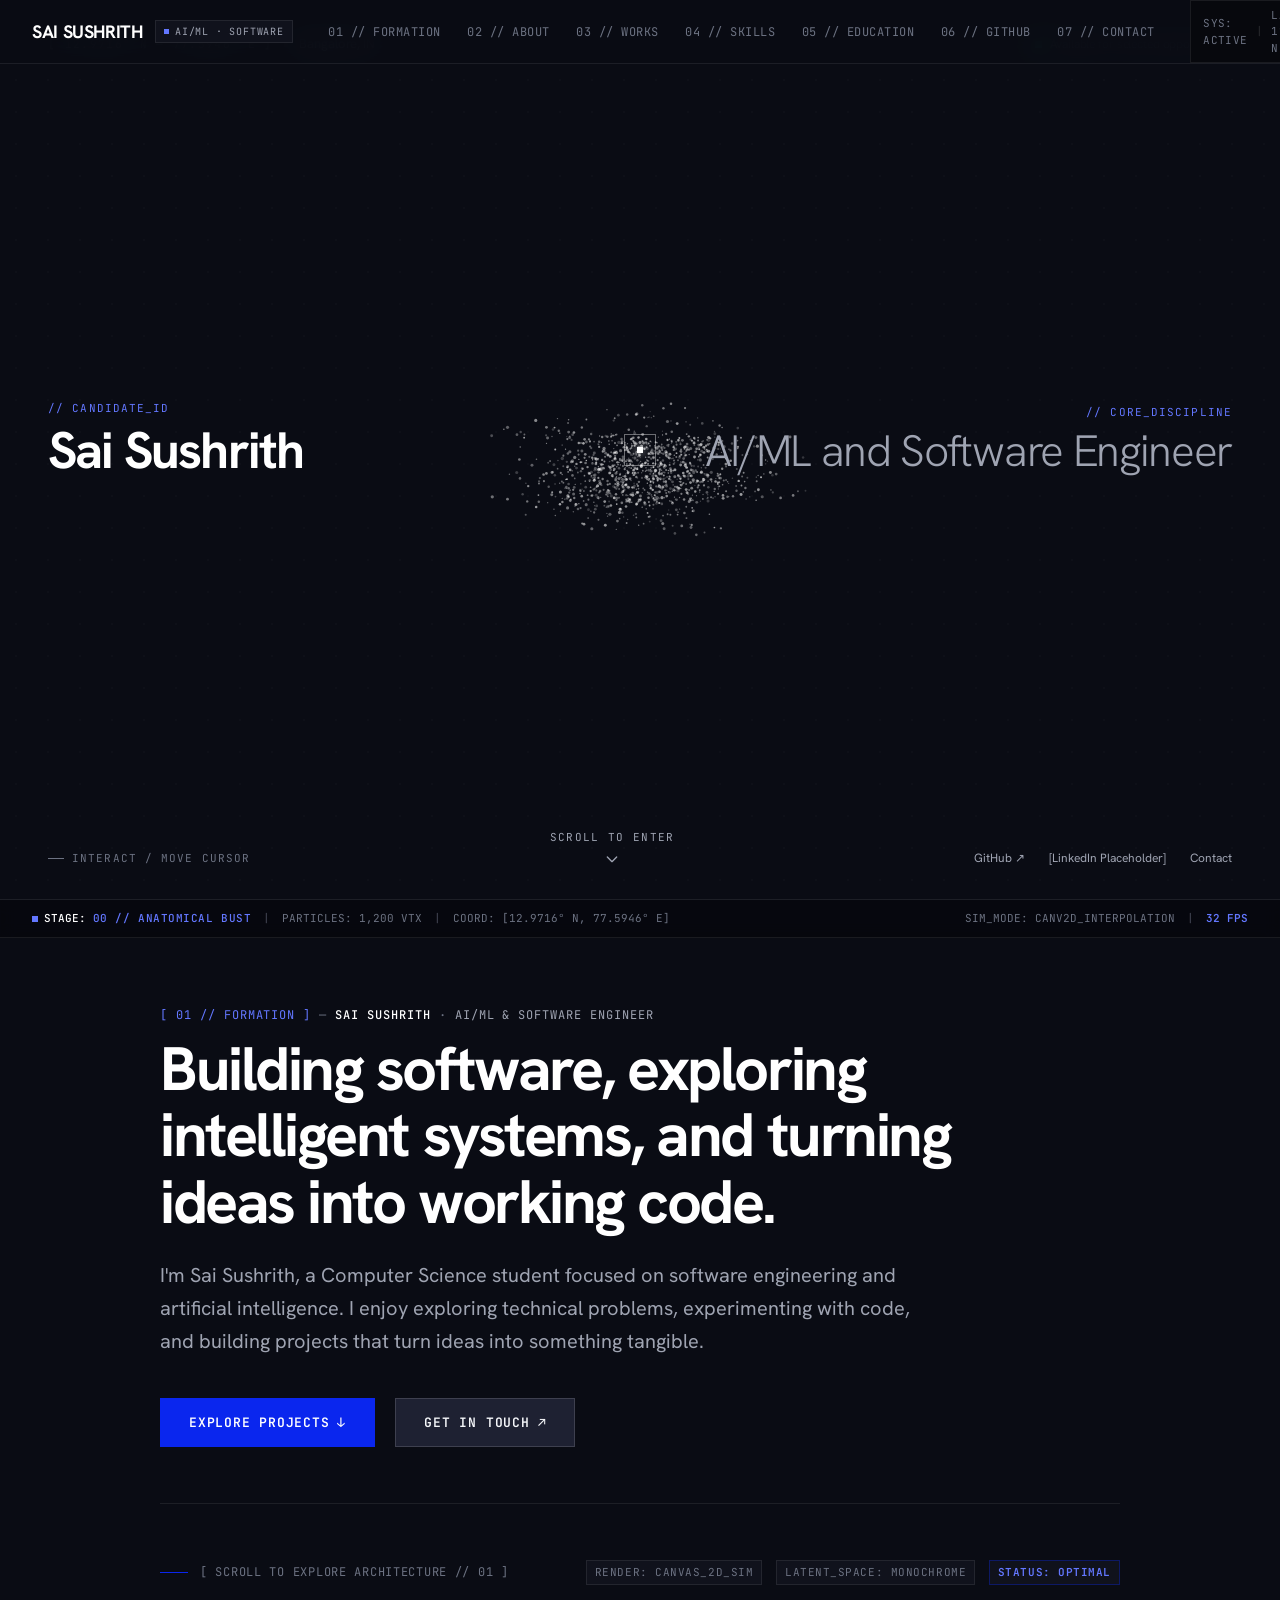
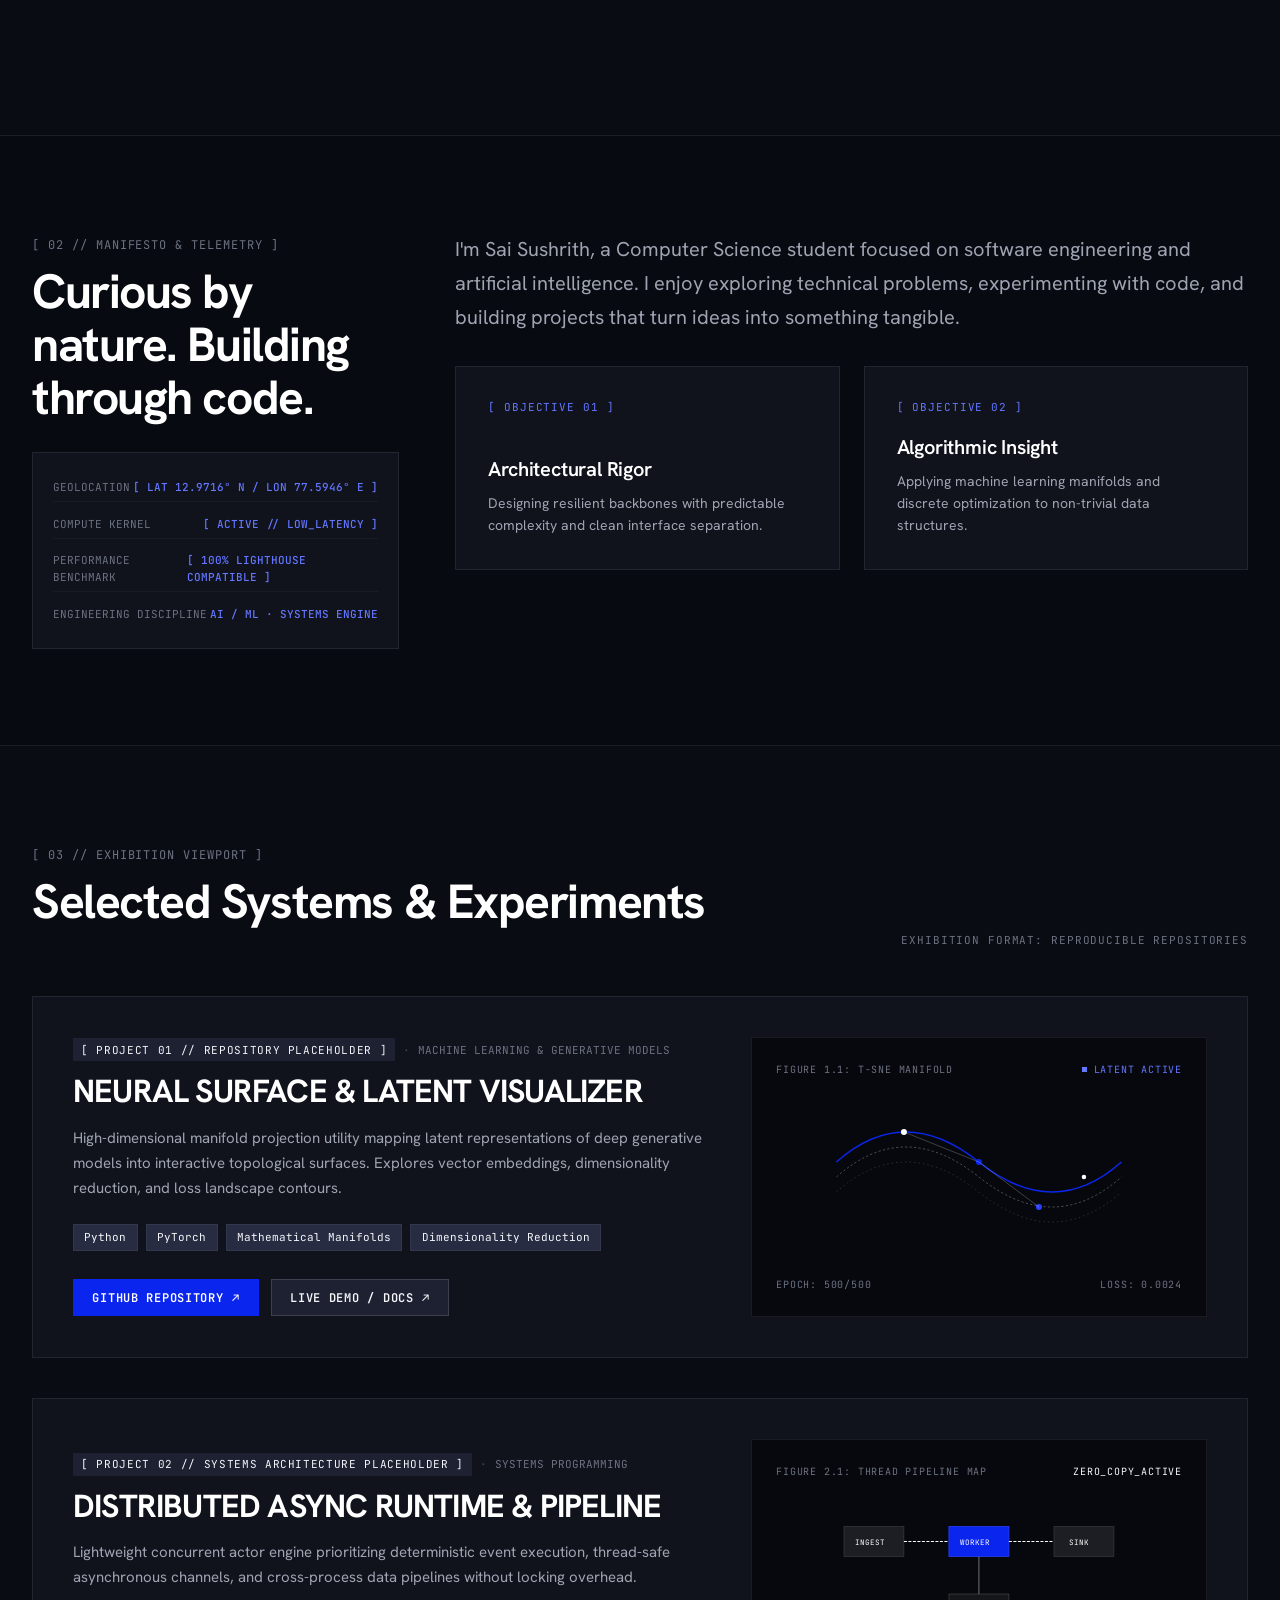
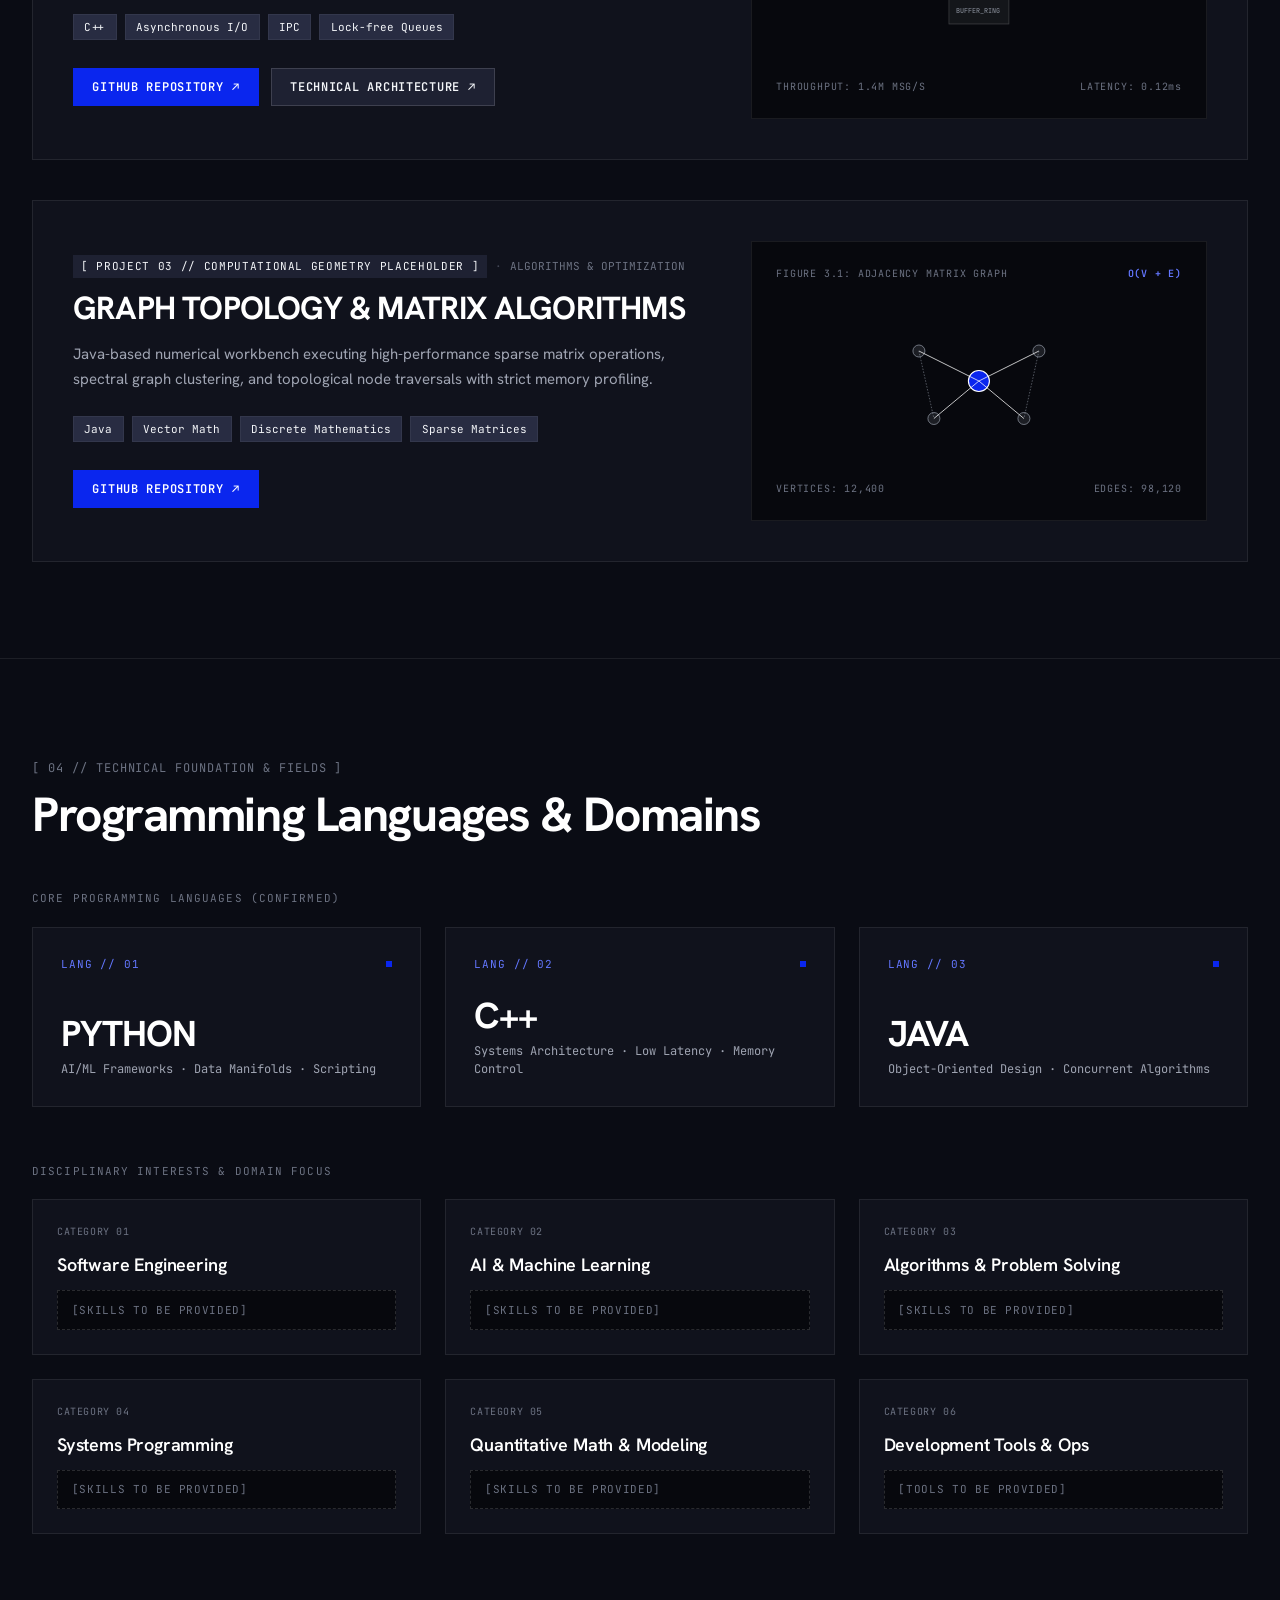
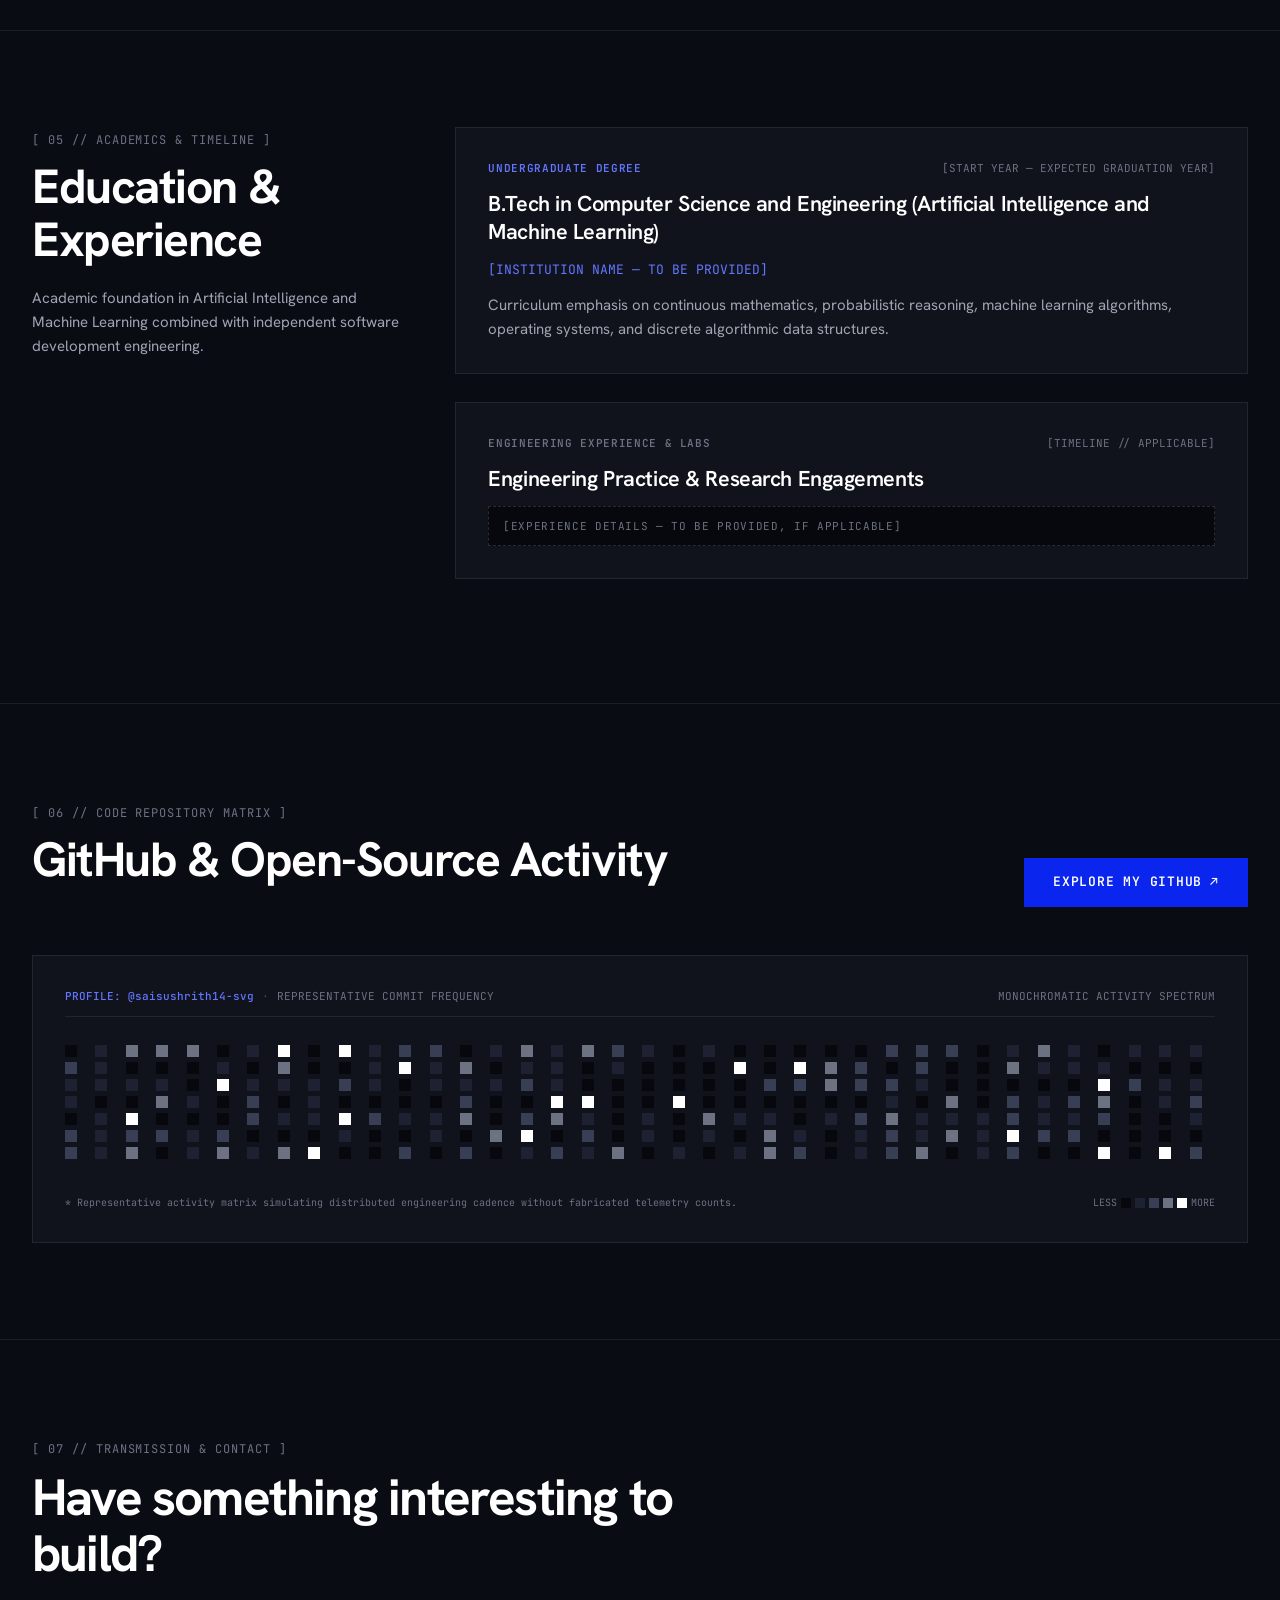
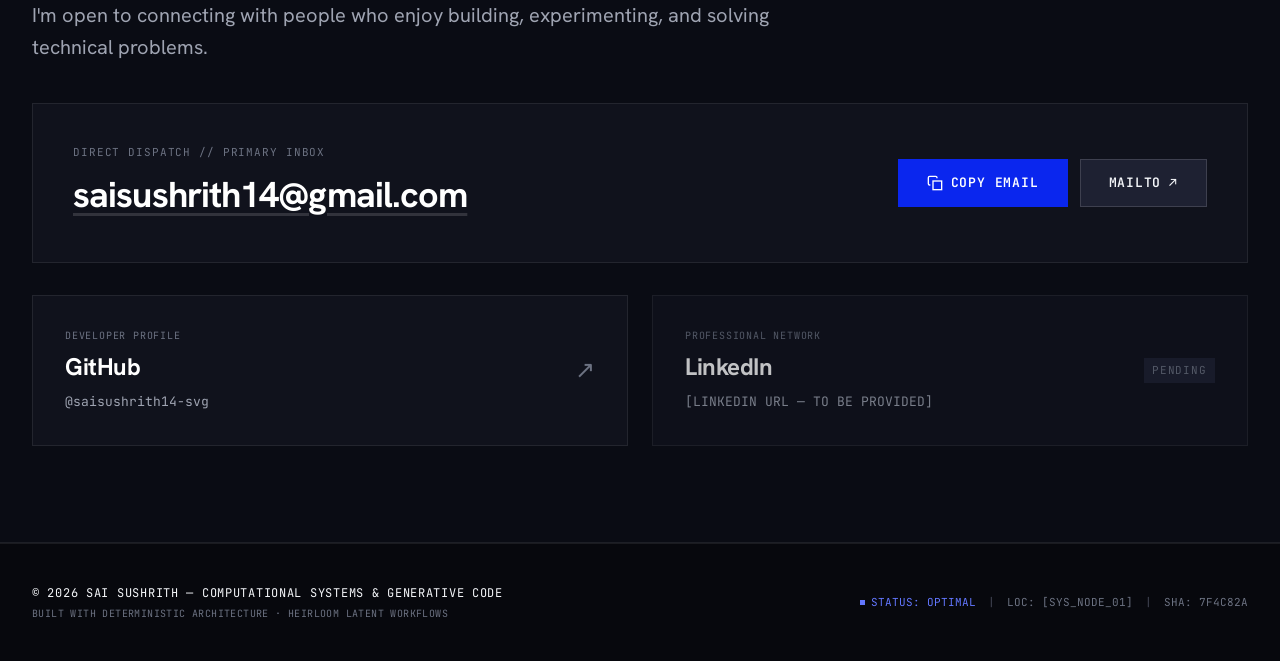
==== index.html @ c34a77fb "Initial website Skeleton" ====
<!DOCTYPE html>
<html lang="en" class="dark">
<head>
  <meta charset="utf-8">
  <meta name="viewport" content="width=device-width, initial-scale=1.0">
  <meta name="description" content="Portfolio of Sai Sushrith — AI/ML and Software Engineer. Building software, exploring intelligent systems, and turning ideas into working code.">
  <meta name="keywords" content="Sai Sushrith, AI, Machine Learning, Software Engineer, Portfolio, Generative Particles, Swiss Style">
  <meta name="author" content="Sai Sushrith">
  <title>Sai Sushrith — AI/ML & Software Engineer</title>
  
  <link rel="icon" type="image/svg+xml" href="assets/icons/favicon.svg">
  
  <!-- Modern Typography: Hanken Grotesk & JetBrains Mono -->
  <link rel="preconnect" href="https://fonts.googleapis.com">
  <link rel="preconnect" href="https://fonts.gstatic.com" crossorigin>
  <link href="https://fonts.googleapis.com/css2?family=Hanken+Grotesk:ital,wght@0,300..900;1,300..900&family=JetBrains+Mono:ital,wght@0,300..800;1,300..800&display=swap" rel="stylesheet">
  
  <!-- Separate Vanilla CSS -->
  <link rel="stylesheet" href="styles.css">
</head>
<body>
  <!-- Accessibility Skip Link -->
  <a href="#main-content" class="skip-link">Skip to main content</a>

  <!-- Custom Architectural Desktop Cursor -->
  <div id="custom-cursor" class="custom-cursor" aria-hidden="true">
    <div class="cursor-dot"></div>
    <div class="cursor-ring"></div>
  </div>

  <!-- Persistent 2D Canvas for Generative Particle Sculpting -->
  <canvas id="generative-canvas" class="generative-canvas" aria-hidden="true"></canvas>

  <!-- Ambient Texture Layer -->
  <div class="ambient-noise" aria-hidden="true"></div>

  <!-- ========================================================================= -->
  <!-- HERO / STARTING LANDING VIEWPORT (Stage 0: Anatomical Silhouette Bust)    -->
  <!-- ========================================================================= -->
  <section class="landing-viewport" id="landing" aria-label="Starting Presentation">
    <!-- Top Bar: Coordinates & Availability -->
    <div class="landing-topbar">
      <div class="topbar-coords">
        <span class="mono-badge">[ 12.9716° N — 77.5946° E ]</span>
        <span class="coord-divider">•</span>
        <span class="location-name">Bangalore, IN</span>
      </div>
      <div class="topbar-status">
        <span class="status-pulse-dot" aria-hidden="true"></span>
        <span class="status-text">Available for selected opportunities</span>
      </div>
    </div>

    <!-- Symmetrical Identity Typography -->
    <div class="landing-hero-center">
      <div class="hero-left-col">
        <span class="hero-label-sub">// CANDIDATE_ID</span>
        <h1 class="landing-title">Sai Sushrith</h1>
      </div>
      <div class="hero-right-col">
        <span class="hero-label-sub">// CORE_DISCIPLINE</span>
        <p class="landing-subtitle">AI/ML and Software Engineer</p>
      </div>
    </div>

    <!-- Bottom Bar: Navigation & Social Prompts -->
    <div class="landing-bottombar">
      <div class="bottombar-left">
        <span class="interact-cue">
          <span class="dash-line" aria-hidden="true"></span>
          <span>INTERACT / MOVE CURSOR</span>
        </span>
      </div>
      <div class="bottombar-center">
        <a href="#main-content" class="scroll-enter-btn" id="scroll-enter-btn">
          <span>SCROLL TO ENTER</span>
          <svg class="arrow-down-icon" width="16" height="16" viewBox="0 0 24 24" fill="none" stroke="currentColor" stroke-width="2" aria-hidden="true">
            <path d="M19 9l-7 7-7-7" stroke-linecap="round" stroke-linejoin="round"/>
          </svg>
        </a>
      </div>
      <div class="bottombar-right">
        <a href="https://github.com/saisushrith14-svg" target="_blank" rel="noopener noreferrer" class="quick-link">GitHub ↗</a>
        <a href="#contact" class="quick-link">[LinkedIn Placeholder]</a>
        <a href="mailto:saisushrith14@gmail.com" class="quick-link">Contact</a>
      </div>
    </div>
  </section>

  <!-- ========================================================================= -->
  <!-- MAIN NAVIGATION BAR (Fixed Architectural Swiss Navigation)                -->
  <!-- ========================================================================= -->
  <header class="site-header" id="site-header" role="banner">
    <div class="header-inner">
      <div class="header-brand">
        <a href="#landing" class="brand-link" aria-label="Return to landing">
          <span class="brand-name">SAI SUSHRITH</span>
        </a>
        <div class="badge-status-chip">
          <span class="status-dot-mini" aria-hidden="true"></span>
          <span class="badge-text">AI/ML · SOFTWARE</span>
        </div>
      </div>

      <!-- Desktop Nav -->
      <nav class="desktop-nav" aria-label="Primary navigation">
        <a href="#hero" class="nav-item active" data-section="hero">01 // FORMATION</a>
        <a href="#about" class="nav-item" data-section="about">02 // ABOUT</a>
        <a href="#projects" class="nav-item" data-section="projects">03 // WORKS</a>
        <a href="#skills" class="nav-item" data-section="skills">04 // SKILLS</a>
        <a href="#education" class="nav-item" data-section="education">05 // EDUCATION</a>
        <a href="#github" class="nav-item" data-section="github">06 // GITHUB</a>
        <a href="#contact" class="nav-item" data-section="contact">07 // CONTACT</a>
      </nav>

      <!-- System Telemetry Badge & Mobile Toggle -->
      <div class="header-actions">
        <div class="telemetry-pill">
          <span class="telemetry-item">SYS: ACTIVE</span>
          <span class="telemetry-sep">|</span>
          <span class="telemetry-item">LAT: 12.9716° N</span>
          <span class="telemetry-sep">|</span>
          <span class="telemetry-fps" id="header-fps">60 FPS</span>
        </div>

        <button class="mobile-toggle-btn" id="mobile-toggle-btn" aria-label="Toggle navigation menu" aria-expanded="false" aria-controls="mobile-nav">
          <span class="toggle-bar"></span>
          <span class="toggle-bar"></span>
        </button>
      </div>
    </div>

    <!-- Mobile Navigation Drawer -->
    <nav class="mobile-nav" id="mobile-nav" aria-label="Mobile navigation" hidden>
      <div class="mobile-nav-inner">
        <a href="#hero" class="mobile-nav-item" data-section="hero">01 // FORMATION</a>
        <a href="#about" class="mobile-nav-item" data-section="about">02 // ABOUT</a>
        <a href="#projects" class="mobile-nav-item" data-section="projects">03 // WORKS</a>
        <a href="#skills" class="mobile-nav-item" data-section="skills">04 // SKILLS</a>
        <a href="#education" class="mobile-nav-item" data-section="education">05 // EDUCATION</a>
        <a href="#github" class="mobile-nav-item" data-section="github">06 // GITHUB</a>
        <a href="#contact" class="mobile-nav-item" data-section="contact">07 // CONTACT</a>
      </div>
    </nav>
  </header>

  <!-- ========================================================================= -->
  <!-- HUD TELEMETRY STICKY BAR                                                  -->
  <!-- ========================================================================= -->
  <div class="hud-telemetry-bar" id="hud-telemetry" aria-hidden="true">
    <div class="hud-inner">
      <div class="hud-left">
        <span class="hud-stage-indicator">
          <span class="stage-dot"></span>
          STAGE: <span id="hud-stage-name" class="stage-value">00 // ANATOMICAL BUST</span>
        </span>
        <span class="hud-sep">|</span>
        <span class="hud-particles" id="hud-particles-count">PARTICLES: 1,200 VTX</span>
        <span class="hud-sep">|</span>
        <span class="hud-coords">COORD: [12.9716° N, 77.5946° E]</span>
      </div>
      <div class="hud-right">
        <span class="hud-sim-mode">SIM_MODE: CANV2D_INTERPOLATION</span>
        <span class="hud-sep">|</span>
        <span class="hud-fps" id="canvas-fps">60 FPS</span>
      </div>
    </div>
  </div>

  <!-- ========================================================================= -->
  <!-- MAIN PORTFOLIO SECTIONS                                                   -->
  <!-- ========================================================================= -->
  <main id="main-content" class="portfolio-main">

    <!-- --------------------------------------------------------------------- -->
    <!-- SECTION 01: HERO & FORMATION                                          -->
    <!-- --------------------------------------------------------------------- -->
    <section class="portfolio-section hero-section" id="hero" data-stage="01 // FORMATION">
      <div class="section-container">
        <div class="hero-content-block">
          <div class="section-marker-tag">
            <span class="marker-code">[ 01 // FORMATION ]</span>
            <span class="marker-dash">—</span>
            <span class="marker-name">SAI SUSHRITH</span>
            <span class="marker-dot">·</span>
            <span class="marker-title">AI/ML &amp; SOFTWARE ENGINEER</span>
          </div>

          <h2 class="hero-statement">
            Building software, exploring intelligent systems, and turning ideas into working code.
          </h2>

          <p class="hero-lead">
            I'm Sai Sushrith, a Computer Science student focused on software engineering and artificial intelligence. I enjoy exploring technical problems, experimenting with code, and building projects that turn ideas into something tangible.
          </p>

          <div class="hero-cta-group">
            <a href="#projects" class="btn btn-primary">
              <span>Explore Projects</span>
              <span class="btn-arrow" aria-hidden="true">↓</span>
            </a>
            <a href="#contact" class="btn btn-secondary">
              <span>Get in Touch</span>
              <span class="btn-arrow" aria-hidden="true">↗</span>
            </a>
          </div>
        </div>

        <div class="hero-bottom-telemetry">
          <div class="telemetry-cue">
            <span class="cue-line" aria-hidden="true"></span>
            <span class="mono-label">[ SCROLL TO EXPLORE ARCHITECTURE // 01 ]</span>
          </div>
          <div class="telemetry-tags">
            <span class="tag-chip">RENDER: CANVAS_2D_SIM</span>
            <span class="tag-chip">LATENT_SPACE: MONOCHROME</span>
            <span class="tag-chip chip-highlight">STATUS: OPTIMAL</span>
          </div>
        </div>
      </div>
    </section>

    <!-- --------------------------------------------------------------------- -->
    <!-- SECTION 02: EDITORIAL INTRODUCTION & MANIFESTO                        -->
    <!-- --------------------------------------------------------------------- -->
    <section class="portfolio-section manifesto-section" id="about" data-stage="02 // MANIFESTO">
      <div class="section-container">
        <div class="two-col-grid">
          <!-- Left Column: Heading & Telemetry Specs -->
          <div class="grid-sidebar">
            <span class="section-marker-tag">[ 02 // MANIFESTO &amp; TELEMETRY ]</span>
            <h2 class="section-heading">Curious by nature. Building through code.</h2>

            <div class="telemetry-spec-card">
              <div class="spec-row">
                <span class="spec-label">GEOLOCATION</span>
                <span class="spec-value">[ LAT 12.9716° N / LON 77.5946° E ]</span>
              </div>
              <div class="spec-row">
                <span class="spec-label">COMPUTE KERNEL</span>
                <span class="spec-value">[ ACTIVE // LOW_LATENCY ]</span>
              </div>
              <div class="spec-row">
                <span class="spec-label">PERFORMANCE BENCHMARK</span>
                <span class="spec-value">[ 100% LIGHTHOUSE COMPATIBLE ]</span>
              </div>
              <div class="spec-row">
                <span class="spec-label">ENGINEERING DISCIPLINE</span>
                <span class="spec-value">AI / ML · SYSTEMS ENGINE</span>
              </div>
            </div>
          </div>

          <!-- Right Column: Narrative & Architecture Objectives -->
          <div class="grid-main">
            <p class="body-lead">
              I'm Sai Sushrith, a Computer Science student focused on software engineering and artificial intelligence. I enjoy exploring technical problems, experimenting with code, and building projects that turn ideas into something tangible.
            </p>

            <div class="card-grid-2">
              <div class="objective-card">
                <span class="card-index-mono">[ OBJECTIVE 01 ]</span>
                <div class="card-body">
                  <h3 class="card-title">Architectural Rigor</h3>
                  <p class="card-desc">Designing resilient backbones with predictable complexity and clean interface separation.</p>
                </div>
              </div>

              <div class="objective-card">
                <span class="card-index-mono">[ OBJECTIVE 02 ]</span>
                <div class="card-body">
                  <h3 class="card-title">Algorithmic Insight</h3>
                  <p class="card-desc">Applying machine learning manifolds and discrete optimization to non-trivial data structures.</p>
                </div>
              </div>
            </div>
          </div>
        </div>
      </div>
    </section>

    <!-- --------------------------------------------------------------------- -->
    <!-- SECTION 03: SELECTED PROJECTS (EXHIBITION)                            -->
    <!-- --------------------------------------------------------------------- -->
    <section class="portfolio-section projects-section" id="projects" data-stage="03 // EXHIBITION">
      <div class="section-container">
        <div class="section-header-row">
          <div>
            <span class="section-marker-tag">[ 03 // EXHIBITION VIEWPORT ]</span>
            <h2 class="section-heading">Selected Systems &amp; Experiments</h2>
          </div>
          <div class="mono-meta-info">
            EXHIBITION FORMAT: REPRODUCIBLE REPOSITORIES
          </div>
        </div>

        <div class="projects-list">
          <!-- Project 01 -->
          <article class="project-card">
            <div class="project-details">
              <div class="project-meta-top">
                <span class="project-status-tag">[ PROJECT 01 // REPOSITORY PLACEHOLDER ]</span>
                <span class="meta-dot">·</span>
                <span class="project-category">Machine Learning &amp; Generative Models</span>
              </div>

              <h3 class="project-title">NEURAL SURFACE &amp; LATENT VISUALIZER</h3>

              <p class="project-description">
                High-dimensional manifold projection utility mapping latent representations of deep generative models into interactive topological surfaces. Explores vector embeddings, dimensionality reduction, and loss landscape contours.
              </p>

              <div class="tech-stack-row">
                <span class="tech-chip">Python</span>
                <span class="tech-chip">PyTorch</span>
                <span class="tech-chip">Mathematical Manifolds</span>
                <span class="tech-chip">Dimensionality Reduction</span>
              </div>

              <div class="project-actions">
                <a href="https://github.com/saisushrith14-svg" target="_blank" rel="noopener noreferrer" class="btn btn-primary btn-sm">
                  <span>GitHub Repository</span>
                  <span class="btn-arrow" aria-hidden="true">↗</span>
                </a>
                <a href="#projects" class="btn btn-secondary btn-sm">
                  <span>Live Demo / Docs</span>
                  <span class="btn-arrow" aria-hidden="true">↗</span>
                </a>
              </div>
            </div>

            <div class="project-visual">
              <div class="figure-header">
                <span>FIGURE 1.1: T-SNE MANIFOLD</span>
                <span class="figure-live-indicator"><span class="pulse-dot"></span> LATENT ACTIVE</span>
              </div>

              <!-- Mathematical Generative SVG Topological Manifold -->
              <svg class="project-figure-svg" viewBox="0 0 400 200" fill="none" xmlns="http://www.w3.org/2000/svg" role="img" aria-label="T-SNE Manifold topological chart">
                <path d="M10 100 Q 100 20, 200 100 T 390 100" stroke="rgba(255,255,255,0.3)" stroke-dasharray="3 3" stroke-width="1.2"/>
                <path d="M10 120 Q 100 40, 200 120 T 390 120" stroke="rgba(255,255,255,0.2)" stroke-dasharray="2 4" stroke-width="1"/>
                <path d="M10 80 Q 100 0, 200 80 T 390 80" stroke="#0A26EE" stroke-width="2"/>
                <circle cx="100" cy="40" r="4" fill="#FFFFFF"/>
                <circle cx="200" cy="80" r="4" fill="#0A26EE"/>
                <circle cx="280" cy="140" r="4" fill="#2B40FD"/>
                <circle cx="340" cy="100" r="3" fill="#FFFFFF"/>
                <line x1="100" y1="40" x2="200" y2="80" stroke="rgba(255,255,255,0.4)" stroke-width="0.75"/>
                <line x1="200" y1="80" x2="280" y2="140" stroke="rgba(255,255,255,0.4)" stroke-width="0.75"/>
              </svg>

              <div class="figure-footer">
                <span>EPOCH: 500/500</span>
                <span>LOSS: 0.0024</span>
              </div>
            </div>
          </article>

          <!-- Project 02 -->
          <article class="project-card">
            <div class="project-details">
              <div class="project-meta-top">
                <span class="project-status-tag">[ PROJECT 02 // SYSTEMS ARCHITECTURE PLACEHOLDER ]</span>
                <span class="meta-dot">·</span>
                <span class="project-category">Systems Programming</span>
              </div>

              <h3 class="project-title">DISTRIBUTED ASYNC RUNTIME &amp; PIPELINE</h3>

              <p class="project-description">
                Lightweight concurrent actor engine prioritizing deterministic event execution, thread-safe asynchronous channels, and cross-process data pipelines without locking overhead.
              </p>

              <div class="tech-stack-row">
                <span class="tech-chip">C++</span>
                <span class="tech-chip">Asynchronous I/O</span>
                <span class="tech-chip">IPC</span>
                <span class="tech-chip">Lock-free Queues</span>
              </div>

              <div class="project-actions">
                <a href="https://github.com/saisushrith14-svg" target="_blank" rel="noopener noreferrer" class="btn btn-primary btn-sm">
                  <span>GitHub Repository</span>
                  <span class="btn-arrow" aria-hidden="true">↗</span>
                </a>
                <a href="#projects" class="btn btn-secondary btn-sm">
                  <span>Technical Architecture</span>
                  <span class="btn-arrow" aria-hidden="true">↗</span>
                </a>
              </div>
            </div>

            <div class="project-visual">
              <div class="figure-header">
                <span>FIGURE 2.1: THREAD PIPELINE MAP</span>
                <span class="figure-status">ZERO_COPY_ACTIVE</span>
              </div>

              <!-- Architecture Pipeline SVG Diagram -->
              <svg class="project-figure-svg" viewBox="0 0 400 200" fill="none" xmlns="http://www.w3.org/2000/svg" role="img" aria-label="Thread pipeline architectural diagram">
                <rect x="20" y="30" width="80" height="40" fill="#1C1E24" stroke="rgba(255,255,255,0.15)"/>
                <text x="35" y="55" fill="#FFFFFF" font-family="'JetBrains Mono', monospace" font-size="10">INGEST</text>
                <rect x="160" y="30" width="80" height="40" fill="#0A26EE" stroke="#2B40FD"/>
                <text x="175" y="55" fill="#FFFFFF" font-family="'JetBrains Mono', monospace" font-size="10">WORKER</text>
                <rect x="300" y="30" width="80" height="40" fill="#1C1E24" stroke="rgba(255,255,255,0.15)"/>
                <text x="320" y="55" fill="#FFFFFF" font-family="'JetBrains Mono', monospace" font-size="10">SINK</text>
                <path d="M100 50 L160 50" stroke="#FFFFFF" stroke-dasharray="4 2" stroke-width="1.5"/>
                <path d="M240 50 L300 50" stroke="#FFFFFF" stroke-dasharray="4 2" stroke-width="1.5"/>
                <rect x="160" y="120" width="80" height="40" fill="#14161A" stroke="rgba(255,255,255,0.2)"/>
                <text x="170" y="145" fill="#8E94A0" font-family="'JetBrains Mono', monospace" font-size="9">BUFFER_RING</text>
                <path d="M200 70 L200 120" stroke="#8E94A0" stroke-width="1"/>
              </svg>

              <div class="figure-footer">
                <span>THROUGHPUT: 1.4M MSG/S</span>
                <span>LATENCY: 0.12ms</span>
              </div>
            </div>
          </article>

          <!-- Project 03 -->
          <article class="project-card">
            <div class="project-details">
              <div class="project-meta-top">
                <span class="project-status-tag">[ PROJECT 03 // COMPUTATIONAL GEOMETRY PLACEHOLDER ]</span>
                <span class="meta-dot">·</span>
                <span class="project-category">Algorithms &amp; Optimization</span>
              </div>

              <h3 class="project-title">GRAPH TOPOLOGY &amp; MATRIX ALGORITHMS</h3>

              <p class="project-description">
                Java-based numerical workbench executing high-performance sparse matrix operations, spectral graph clustering, and topological node traversals with strict memory profiling.
              </p>

              <div class="tech-stack-row">
                <span class="tech-chip">Java</span>
                <span class="tech-chip">Vector Math</span>
                <span class="tech-chip">Discrete Mathematics</span>
                <span class="tech-chip">Sparse Matrices</span>
              </div>

              <div class="project-actions">
                <a href="https://github.com/saisushrith14-svg" target="_blank" rel="noopener noreferrer" class="btn btn-primary btn-sm">
                  <span>GitHub Repository</span>
                  <span class="btn-arrow" aria-hidden="true">↗</span>
                </a>
              </div>
            </div>

            <div class="project-visual">
              <div class="figure-header">
                <span>FIGURE 3.1: ADJACENCY MATRIX GRAPH</span>
                <span class="figure-complexity">O(V + E)</span>
              </div>

              <!-- Graph Adjacency SVG -->
              <svg class="project-figure-svg" viewBox="0 0 400 200" fill="none" xmlns="http://www.w3.org/2000/svg" role="img" aria-label="Graph adjacency diagram">
                <circle cx="200" cy="100" r="14" fill="#0A26EE" stroke="#FFFFFF" stroke-width="1.5"/>
                <circle cx="120" cy="60" r="8" fill="#1C1E24" stroke="#8E94A0" stroke-width="1"/>
                <circle cx="280" cy="60" r="8" fill="#1C1E24" stroke="#8E94A0" stroke-width="1"/>
                <circle cx="140" cy="150" r="8" fill="#1C1E24" stroke="#8E94A0" stroke-width="1"/>
                <circle cx="260" cy="150" r="8" fill="#1C1E24" stroke="#8E94A0" stroke-width="1"/>
                <line x1="200" y1="100" x2="120" y2="60" stroke="#FFFFFF" stroke-width="1"/>
                <line x1="200" y1="100" x2="280" y2="60" stroke="#FFFFFF" stroke-width="1"/>
                <line x1="200" y1="100" x2="140" y2="150" stroke="#FFFFFF" stroke-width="1"/>
                <line x1="200" y1="100" x2="260" y2="150" stroke="#FFFFFF" stroke-width="1"/>
                <line x1="120" y1="60" x2="140" y2="150" stroke="#8E94A0" stroke-dasharray="2 2" stroke-width="0.75"/>
                <line x1="280" y1="60" x2="260" y2="150" stroke="#8E94A0" stroke-dasharray="2 2" stroke-width="0.75"/>
              </svg>

              <div class="figure-footer">
                <span>VERTICES: 12,400</span>
                <span>EDGES: 98,120</span>
              </div>
            </div>
          </article>
        </div>
      </div>
    </section>

    <!-- --------------------------------------------------------------------- -->
    <!-- SECTION 04: PROGRAMMING LANGUAGES & TECHNICAL DOMAINS                 -->
    <!-- --------------------------------------------------------------------- -->
    <section class="portfolio-section skills-section" id="skills" data-stage="04 // FOUNDATION">
      <div class="section-container">
        <div class="section-header-block">
          <span class="section-marker-tag">[ 04 // TECHNICAL FOUNDATION &amp; FIELDS ]</span>
          <h2 class="section-heading">Programming Languages &amp; Domains</h2>
        </div>

        <!-- Confirmed Languages -->
        <div class="languages-block">
          <span class="sub-block-label">CORE PROGRAMMING LANGUAGES (CONFIRMED)</span>
          <div class="card-grid-3">
            <div class="language-card">
              <div class="lang-card-header">
                <span class="lang-index">LANG // 01</span>
                <span class="lang-status-dot"></span>
              </div>
              <div class="lang-card-content">
                <h3 class="lang-title">PYTHON</h3>
                <p class="lang-desc">AI/ML Frameworks · Data Manifolds · Scripting</p>
              </div>
            </div>

            <div class="language-card">
              <div class="lang-card-header">
                <span class="lang-index">LANG // 02</span>
                <span class="lang-status-dot"></span>
              </div>
              <div class="lang-card-content">
                <h3 class="lang-title">C++</h3>
                <p class="lang-desc">Systems Architecture · Low Latency · Memory Control</p>
              </div>
            </div>

            <div class="language-card">
              <div class="lang-card-header">
                <span class="lang-index">LANG // 03</span>
                <span class="lang-status-dot"></span>
              </div>
              <div class="lang-card-content">
                <h3 class="lang-title">JAVA</h3>
                <p class="lang-desc">Object-Oriented Design · Concurrent Algorithms</p>
              </div>
            </div>
          </div>
        </div>

        <!-- Disciplinary Interests Placeholders -->
        <div class="domains-block">
          <span class="sub-block-label">DISCIPLINARY INTERESTS &amp; DOMAIN FOCUS</span>
          <div class="card-grid-3">
            <div class="domain-card">
              <span class="domain-index">CATEGORY 01</span>
              <h4 class="domain-title">Software Engineering</h4>
              <div class="placeholder-box">[SKILLS TO BE PROVIDED]</div>
            </div>

            <div class="domain-card">
              <span class="domain-index">CATEGORY 02</span>
              <h4 class="domain-title">AI &amp; Machine Learning</h4>
              <div class="placeholder-box">[SKILLS TO BE PROVIDED]</div>
            </div>

            <div class="domain-card">
              <span class="domain-index">CATEGORY 03</span>
              <h4 class="domain-title">Algorithms &amp; Problem Solving</h4>
              <div class="placeholder-box">[SKILLS TO BE PROVIDED]</div>
            </div>

            <div class="domain-card">
              <span class="domain-index">CATEGORY 04</span>
              <h4 class="domain-title">Systems Programming</h4>
              <div class="placeholder-box">[SKILLS TO BE PROVIDED]</div>
            </div>

            <div class="domain-card">
              <span class="domain-index">CATEGORY 05</span>
              <h4 class="domain-title">Quantitative Math &amp; Modeling</h4>
              <div class="placeholder-box">[SKILLS TO BE PROVIDED]</div>
            </div>

            <div class="domain-card">
              <span class="domain-index">CATEGORY 06</span>
              <h4 class="domain-title">Development Tools &amp; Ops</h4>
              <div class="placeholder-box">[TOOLS TO BE PROVIDED]</div>
            </div>
          </div>
        </div>
      </div>
    </section>

    <!-- --------------------------------------------------------------------- -->
    <!-- SECTION 05: ACADEMICS & TIMELINE                                      -->
    <!-- --------------------------------------------------------------------- -->
    <section class="portfolio-section education-section" id="education" data-stage="05 // ACADEMICS">
      <div class="section-container">
        <div class="two-col-grid">
          <div class="grid-sidebar">
            <span class="section-marker-tag">[ 05 // ACADEMICS &amp; TIMELINE ]</span>
            <h2 class="section-heading">Education &amp; Experience</h2>
            <p class="sidebar-subtext">
              Academic foundation in Artificial Intelligence and Machine Learning combined with independent software development engineering.
            </p>
          </div>

          <div class="grid-main">
            <!-- Education Card -->
            <div class="timeline-card">
              <div class="timeline-header">
                <span class="timeline-tag">UNDERGRADUATE DEGREE</span>
                <span class="timeline-year">[START YEAR — EXPECTED GRADUATION YEAR]</span>
              </div>
              <h3 class="timeline-title">
                B.Tech in Computer Science and Engineering (Artificial Intelligence and Machine Learning)
              </h3>
              <div class="timeline-institution">
                [INSTITUTION NAME — TO BE PROVIDED]
              </div>
              <p class="timeline-desc">
                Curriculum emphasis on continuous mathematics, probabilistic reasoning, machine learning algorithms, operating systems, and discrete algorithmic data structures.
              </p>
            </div>

            <!-- Experience Card Placeholder -->
            <div class="timeline-card">
              <div class="timeline-header">
                <span class="timeline-tag tag-neutral">ENGINEERING EXPERIENCE &amp; LABS</span>
                <span class="timeline-year">[TIMELINE // APPLICABLE]</span>
              </div>
              <h3 class="timeline-title">
                Engineering Practice &amp; Research Engagements
              </h3>
              <div class="placeholder-box">
                [EXPERIENCE DETAILS — TO BE PROVIDED, IF APPLICABLE]
              </div>
            </div>
          </div>
        </div>
      </div>
    </section>

    <!-- --------------------------------------------------------------------- -->
    <!-- SECTION 06: GITHUB & OPEN-SOURCE PRESENCE                             -->
    <!-- --------------------------------------------------------------------- -->
    <section class="portfolio-section github-section" id="github" data-stage="06 // GITHUB">
      <div class="section-container">
        <div class="section-header-row">
          <div>
            <span class="section-marker-tag">[ 06 // CODE REPOSITORY MATRIX ]</span>
            <h2 class="section-heading">GitHub &amp; Open-Source Activity</h2>
          </div>
          <a href="https://github.com/saisushrith14-svg" target="_blank" rel="noopener noreferrer" class="btn btn-primary">
            <span>Explore my GitHub</span>
            <span class="btn-arrow" aria-hidden="true">↗</span>
          </a>
        </div>

        <div class="activity-matrix-container">
          <div class="matrix-header">
            <div class="matrix-profile-info">
              <span class="matrix-user">PROFILE: @saisushrith14-svg</span>
              <span class="meta-dot">·</span>
              <span>REPRESENTATIVE COMMIT FREQUENCY</span>
            </div>
            <span class="matrix-status">MONOCHROMATIC ACTIVITY SPECTRUM</span>
          </div>

          <!-- Deterministic Monochromatic Contribution Heatmap -->
          <div class="matrix-grid-wrapper">
            <div class="activity-grid" id="activity-grid" role="region" aria-label="Commit cadence visualization">
              <!-- Populated via script.js -->
            </div>
          </div>

          <div class="matrix-footer">
            <span class="matrix-note">* Representative activity matrix simulating distributed engineering cadence without fabricated telemetry counts.</span>
            <div class="matrix-legend">
              <span>LESS</span>
              <span class="legend-cell shade-0"></span>
              <span class="legend-cell shade-1"></span>
              <span class="legend-cell shade-2"></span>
              <span class="legend-cell shade-3"></span>
              <span class="legend-cell shade-4"></span>
              <span>MORE</span>
            </div>
          </div>
        </div>
      </div>
    </section>

    <!-- --------------------------------------------------------------------- -->
    <!-- SECTION 07: CONTACT & TRANSMISSION                                    -->
    <!-- --------------------------------------------------------------------- -->
    <section class="portfolio-section contact-section" id="contact" data-stage="07 // CONTACT">
      <div class="section-container">
        <div class="contact-header-block">
          <span class="section-marker-tag">[ 07 // TRANSMISSION &amp; CONTACT ]</span>
          <h2 class="contact-heading">Have something interesting to build?</h2>
          <p class="contact-subheading">
            I'm open to connecting with people who enjoy building, experimenting, and solving technical problems.
          </p>
        </div>

        <!-- Direct Dispatch Email Box -->
        <div class="dispatch-box">
          <div class="dispatch-info">
            <span class="dispatch-label">DIRECT DISPATCH // PRIMARY INBOX</span>
            <a href="mailto:saisushrith14@gmail.com" class="dispatch-email-link">
              saisushrith14@gmail.com
            </a>
          </div>

          <div class="dispatch-actions">
            <button class="btn btn-primary" id="copy-email-btn" aria-label="Copy email address to clipboard">
              <svg class="btn-icon" width="16" height="16" viewBox="0 0 24 24" fill="none" stroke="currentColor" stroke-width="2" aria-hidden="true">
                <rect x="9" y="9" width="13" height="13" rx="0" ry="0"/>
                <path d="M5 15H4a2 2 0 0 1-2-2V4a2 2 0 0 1 2-2h9a2 2 0 0 1 2 2v1"/>
              </svg>
              <span id="copy-btn-text">Copy Email</span>
            </button>
            <a href="mailto:saisushrith14@gmail.com" class="btn btn-secondary">
              <span>Mailto</span>
              <span class="btn-arrow" aria-hidden="true">↗</span>
            </a>
          </div>
        </div>

        <!-- Social Network Cards -->
        <div class="card-grid-2">
          <a href="https://github.com/saisushrith14-svg" target="_blank" rel="noopener noreferrer" class="social-card">
            <div>
              <span class="social-category">DEVELOPER PROFILE</span>
              <h3 class="social-title">GitHub</h3>
              <span class="social-handle">@saisushrith14-svg</span>
            </div>
            <span class="social-arrow" aria-hidden="true">↗</span>
          </a>

          <div class="social-card social-placeholder">
            <div>
              <span class="social-category">PROFESSIONAL NETWORK</span>
              <h3 class="social-title">LinkedIn</h3>
              <span class="social-handle">[LINKEDIN URL — TO BE PROVIDED]</span>
            </div>
            <span class="social-tag">PENDING</span>
          </div>
        </div>
      </div>
    </section>

  </main>

  <!-- ========================================================================= -->
  <!-- SITE FOOTER                                                               -->
  <!-- ========================================================================= -->
  <footer class="site-footer" role="contentinfo">
    <div class="footer-inner">
      <div class="footer-meta">
        <p class="footer-copyright">© 2026 SAI SUSHRITH — COMPUTATIONAL SYSTEMS &amp; GENERATIVE CODE</p>
        <p class="footer-tagline">BUILT WITH DETERMINISTIC ARCHITECTURE · HEIRLOOM LATENT WORKFLOWS</p>
      </div>
      <div class="footer-status-row">
        <div class="status-indicator-badge">
          <span class="status-dot-mini" aria-hidden="true"></span>
          <span>STATUS: OPTIMAL</span>
        </div>
        <span class="footer-sep">|</span>
        <span class="footer-node">LOC: [SYS_NODE_01]</span>
        <span class="footer-sep">|</span>
        <span class="footer-sha">SHA: 7F4C82A</span>
      </div>
    </div>
  </footer>

  <!-- Vanilla JavaScript -->
  <script src="script.js"></script>
</body>
</html>
---- styles.css ----
/* ==========================================================================
   SWISS STYLE ARCHITECTURAL DESIGN SYSTEM — SAI SUSHRITH PORTFOLIO
   Strict Modernist Layout, Pure Orthogonal Lines, Cobalt Accents (#0A26EE)
   ========================================================================== */

:root {
  /* Chromatic Foundation */
  --bg-canvas: #0A0C14;
  --bg-surface-lowest: #07080D;
  --bg-surface-low: #10121C;
  --bg-surface-mid: #161825;
  --bg-surface-high: #1E2132;
  --bg-surface-highest: #282C42;

  /* Ink & Typography */
  --text-pure: #FFFFFF;
  --text-primary: #F4F6F9;
  --text-secondary: #9FA4B2;
  --text-muted: #6C7282;
  --text-faint: #444857;

  /* High Impact Precision Accents */
  --accent-blue: #0A26EE;
  --accent-electric: #2B40FD;
  --accent-bright: #6377FF;
  --accent-glow: rgba(10, 38, 238, 0.45);
  --status-emerald: #10B981;

  /* Structural Hairlines (0px Radius Swiss Grid) */
  --hairline-neutral: rgba(255, 255, 255, 0.08);
  --hairline-neutral-mid: rgba(255, 255, 255, 0.14);
  --hairline-blue: rgba(10, 38, 238, 0.35);
  --hairline-blue-active: rgba(43, 64, 253, 0.8);

  /* Modernist Typography Stacks */
  --font-sans: 'Hanken Grotesk', -apple-system, BlinkMacSystemFont, "Segoe UI", Roboto, sans-serif;
  --font-mono: 'JetBrains Mono', ui-monospace, SFMono-Regular, Menlo, Monaco, Consolas, monospace;

  /* Geometry & Rhythm */
  --radius-sharp: 0px;
  --header-height: 64px;
  --hud-height: 38px;
  --max-width: 1320px;
  --transition-fast: 0.15s cubic-bezier(0.16, 1, 0.3, 1);
  --transition-smooth: 0.3s cubic-bezier(0.16, 1, 0.3, 1);
}

/* ==========================================================================
   Base & Resets
   ========================================================================== */

*, *::before, *::after {
  box-sizing: border-box;
  margin: 0;
  padding: 0;
  border-radius: var(--radius-sharp);
}

html {
  font-family: var(--font-sans);
  background-color: var(--bg-canvas);
  color: var(--text-primary);
  scroll-behavior: smooth;
  font-size: 16px;
  line-height: 1.5;
  -webkit-font-smoothing: antialiased;
  -moz-osx-font-smoothing: grayscale;
  text-rendering: optimizeLegibility;
}

body {
  background-color: var(--bg-canvas);
  min-height: 100vh;
  position: relative;
  overflow-x: hidden;
  color: var(--text-primary);
}

::selection {
  background-color: var(--accent-blue);
  color: #FFFFFF;
}

a {
  color: inherit;
  text-decoration: none;
}

button {
  background: none;
  border: none;
  color: inherit;
  font: inherit;
  cursor: pointer;
}

/* Skip link for keyboard accessibility */
.skip-link {
  position: absolute;
  top: -100px;
  left: 1rem;
  background: var(--accent-blue);
  color: #FFFFFF;
  padding: 0.75rem 1.25rem;
  font-family: var(--font-mono);
  font-size: 0.75rem;
  font-weight: 600;
  text-transform: uppercase;
  z-index: 9999;
  transition: top var(--transition-fast);
}

.skip-link:focus {
  top: 1rem;
  outline: 2px solid #FFFFFF;
}

:focus-visible {
  outline: 2px solid var(--accent-electric);
  outline-offset: 3px;
}

/* Ambient micro-grid texture */
.ambient-noise {
  position: fixed;
  inset: 0;
  background-image: radial-gradient(rgba(255, 255, 255, 0.035) 1px, transparent 0);
  background-size: 32px 32px;
  pointer-events: none;
  z-index: 0;
  opacity: 0.6;
}

/* Persistent Generative 2D Canvas */
.generative-canvas {
  position: fixed;
  inset: 0;
  width: 100%;
  height: 100%;
  pointer-events: none;
  z-index: 1;
}

/* Custom Architectural Desktop Cursor */
.custom-cursor {
  position: fixed;
  top: 0;
  left: 0;
  pointer-events: none;
  z-index: 9999;
  transform: translate(-50%, -50%);
  display: none;
  transition: opacity var(--transition-fast);
}

@media (hover: hover) and (pointer: fine) {
  .custom-cursor {
    display: block;
  }
}

.cursor-dot {
  width: 6px;
  height: 6px;
  background-color: #FFFFFF;
  position: absolute;
  top: 50%;
  left: 50%;
  transform: translate(-50%, -50%);
  box-shadow: 0 0 8px rgba(255, 255, 255, 0.8);
}

.cursor-ring {
  width: 32px;
  height: 32px;
  border: 1px solid rgba(255, 255, 255, 0.4);
  position: absolute;
  top: 50%;
  left: 50%;
  transform: translate(-50%, -50%);
  transition: width 0.2s, height 0.2s, border-color 0.2s;
}

.custom-cursor.hovering .cursor-ring {
  width: 48px;
  height: 48px;
  border-color: var(--accent-bright);
  background-color: rgba(10, 38, 238, 0.08);
}

/* ==========================================================================
   Typography & Monospace Primitives
   ========================================================================== */

.mono-badge {
  font-family: var(--font-mono);
  font-size: 0.6875rem;
  letter-spacing: 0.12em;
  color: var(--text-secondary);
  text-transform: uppercase;
}

.mono-label {
  font-family: var(--font-mono);
  font-size: 0.75rem;
  letter-spacing: 0.06em;
  color: var(--text-muted);
}

.section-marker-tag {
  display: inline-flex;
  align-items: center;
  gap: 0.5rem;
  font-family: var(--font-mono);
  font-size: 0.75rem;
  letter-spacing: 0.08em;
  color: var(--text-muted);
  text-transform: uppercase;
  margin-bottom: 0.75rem;
}

.marker-code {
  color: var(--accent-bright);
}

.marker-name {
  color: var(--text-pure);
  font-weight: 500;
}

.marker-title {
  color: var(--text-secondary);
}

.section-heading {
  font-size: clamp(2rem, 4vw, 3rem);
  font-weight: 700;
  line-height: 1.1;
  letter-spacing: -0.03em;
  color: var(--text-pure);
  margin-bottom: 1.25rem;
}

.body-lead {
  font-size: clamp(1.125rem, 1.8vw, 1.25rem);
  line-height: 1.7;
  color: var(--text-secondary);
  font-weight: 400;
}

/* ==========================================================================
   Buttons & Interactive Anchors (Swiss Inversion)
   ========================================================================== */

.btn {
  display: inline-flex;
  align-items: center;
  justify-content: center;
  gap: 0.5rem;
  padding: 0.85rem 1.75rem;
  font-family: var(--font-mono);
  font-size: 0.8125rem;
  font-weight: 600;
  letter-spacing: 0.06em;
  text-transform: uppercase;
  border: 1px solid transparent;
  cursor: pointer;
  transition: background-color var(--transition-fast), color var(--transition-fast), border-color var(--transition-fast);
  text-decoration: none;
  white-space: nowrap;
}

.btn-primary {
  background-color: var(--accent-blue);
  color: #FFFFFF;
  border-color: var(--accent-blue);
}

.btn-primary:hover {
  background-color: #FFFFFF;
  color: #0A0C14;
  border-color: #FFFFFF;
}

.btn-secondary {
  background-color: var(--bg-surface-high);
  color: var(--text-primary);
  border-color: var(--hairline-neutral-mid);
}

.btn-secondary:hover {
  background-color: var(--bg-surface-highest);
  color: #FFFFFF;
  border-color: var(--accent-bright);
}

.btn-sm {
  padding: 0.55rem 1.15rem;
  font-size: 0.75rem;
}

.btn-arrow {
  display: inline-block;
  transition: transform var(--transition-fast);
}

.btn:hover .btn-arrow {
  transform: translate(2px, -2px);
}

.btn-primary:hover .btn-arrow[aria-hidden="true"] {
  transform: translateY(2px);
}

/* ==========================================================================
   STARTING LANDING VIEWPORT (Stage 0: Silhouette Bust)
   ========================================================================== */

.landing-viewport {
  position: relative;
  z-index: 10;
  width: 100%;
  height: 100vh;
  min-height: 640px;
  display: flex;
  flex-direction: column;
  justify-content: space-between;
  padding: 2rem 3rem;
  background-color: transparent;
  border-bottom: 1px solid var(--hairline-neutral);
}

@media (max-width: 768px) {
  .landing-viewport {
    padding: 1.25rem 1.25rem;
  }
}

/* Top Bar */
.landing-topbar {
  display: flex;
  align-items: center;
  justify-content: space-between;
  width: 100%;
  pointer-events: auto;
}

.topbar-coords {
  display: flex;
  align-items: center;
  gap: 0.65rem;
}

.coord-divider {
  color: var(--text-faint);
}

.location-name {
  font-size: 0.8125rem;
  color: var(--text-secondary);
  letter-spacing: -0.01em;
}

.topbar-status {
  display: flex;
  align-items: center;
  gap: 0.5rem;
}

.status-pulse-dot {
  width: 7px;
  height: 7px;
  background-color: var(--status-emerald);
  box-shadow: 0 0 10px var(--status-emerald);
  animation: pulse-emerald 3s infinite ease-in-out;
}

@keyframes pulse-emerald {
  0%, 100% { opacity: 1; transform: scale(1); }
  50% { opacity: 0.4; transform: scale(0.85); }
}

.status-text {
  font-size: 0.75rem;
  color: var(--text-secondary);
  font-weight: 300;
  letter-spacing: -0.01em;
}

/* Symmetrical Identity Typography */
.landing-hero-center {
  display: flex;
  flex-direction: row;
  align-items: center;
  justify-content: space-between;
  width: 100%;
  pointer-events: none;
  gap: 2rem;
}

@media (max-width: 900px) {
  .landing-hero-center {
    flex-direction: column;
    align-items: flex-start;
    justify-content: center;
    gap: 1.5rem;
  }
}

.hero-left-col, .hero-right-col {
  pointer-events: auto;
}

.hero-right-col {
  text-align: right;
}

@media (max-width: 900px) {
  .hero-right-col {
    text-align: left;
  }
}

.hero-label-sub {
  display: block;
  font-family: var(--font-mono);
  font-size: 0.6875rem;
  letter-spacing: 0.1em;
  color: var(--accent-bright);
  margin-bottom: 0.4rem;
}

.landing-title {
  font-size: clamp(2rem, 4vw, 3.25rem);
  font-weight: 700;
  letter-spacing: -0.035em;
  color: var(--text-pure);
  line-height: 1.1;
}

.landing-subtitle {
  font-size: clamp(1.75rem, 3.5vw, 2.75rem);
  font-weight: 300;
  letter-spacing: -0.03em;
  color: var(--text-secondary);
  line-height: 1.1;
}

/* Bottom Bar */
.landing-bottombar {
  display: flex;
  align-items: flex-end;
  justify-content: space-between;
  width: 100%;
  pointer-events: auto;
  gap: 1rem;
}

.interact-cue {
  display: inline-flex;
  align-items: center;
  gap: 0.5rem;
  font-family: var(--font-mono);
  font-size: 0.6875rem;
  letter-spacing: 0.1em;
  color: var(--text-muted);
}

.dash-line {
  display: inline-block;
  width: 16px;
  height: 1px;
  background-color: var(--text-muted);
}

.scroll-enter-btn {
  display: inline-flex;
  flex-direction: column;
  align-items: center;
  gap: 0.35rem;
  font-family: var(--font-mono);
  font-size: 0.6875rem;
  letter-spacing: 0.12em;
  color: var(--text-secondary);
  text-transform: uppercase;
  transition: color var(--transition-fast);
}

.scroll-enter-btn:hover {
  color: #FFFFFF;
}

.arrow-down-icon {
  animation: bounce-subtle 2.4s infinite ease-in-out;
}

@keyframes bounce-subtle {
  0%, 100% { transform: translateY(0); }
  50% { transform: translateY(5px); }
}

.bottombar-right {
  display: flex;
  align-items: center;
  gap: 1.5rem;
}

.quick-link {
  font-size: 0.75rem;
  color: var(--text-secondary);
  font-weight: 400;
  transition: color var(--transition-fast);
}

.quick-link:hover {
  color: #FFFFFF;
}

/* ==========================================================================
   FIXED ARCHITECTURAL SITE HEADER
   ========================================================================== */

.site-header {
  position: fixed;
  top: 0;
  left: 0;
  right: 0;
  height: var(--header-height);
  background-color: rgba(10, 12, 20, 0.88);
  backdrop-filter: blur(14px);
  -webkit-backdrop-filter: blur(14px);
  border-bottom: 1px solid var(--hairline-neutral);
  z-index: 100;
  transition: transform var(--transition-smooth);
}

.header-inner {
  max-width: var(--max-width);
  height: 100%;
  margin: 0 auto;
  padding: 0 2rem;
  display: flex;
  align-items: center;
  justify-content: space-between;
  gap: 1.5rem;
}

@media (max-width: 768px) {
  .header-inner {
    padding: 0 1.25rem;
  }
}

.header-brand {
  display: flex;
  align-items: center;
  gap: 0.75rem;
  min-width: max-content;
}

.brand-link {
  font-size: 1.125rem;
  font-weight: 700;
  letter-spacing: -0.02em;
  color: var(--text-pure);
  transition: opacity var(--transition-fast);
}

.brand-link:hover {
  opacity: 0.8;
}

.badge-status-chip {
  display: inline-flex;
  align-items: center;
  gap: 0.4rem;
  padding: 0.2rem 0.5rem;
  background-color: var(--bg-surface-low);
  border: 1px solid var(--hairline-neutral);
  font-family: var(--font-mono);
  font-size: 0.625rem;
  letter-spacing: 0.08em;
  color: var(--text-secondary);
  text-transform: uppercase;
}

.status-dot-mini {
  width: 5px;
  height: 5px;
  background-color: var(--accent-bright);
}

/* Desktop Navigation */
.desktop-nav {
  display: flex;
  align-items: center;
  gap: 0.25rem;
}

@media (max-width: 1080px) {
  .desktop-nav {
    display: none;
  }
}

.nav-item {
  font-family: var(--font-mono);
  font-size: 0.75rem;
  letter-spacing: 0.04em;
  color: var(--text-muted);
  padding: 0.4rem 0.65rem;
  border: 1px solid transparent;
  transition: color var(--transition-fast), background-color var(--transition-fast), border-color var(--transition-fast);
  white-space: nowrap;
}

.nav-item:hover {
  color: var(--text-pure);
  border-color: var(--hairline-neutral-mid);
}

.nav-item.active {
  background-color: var(--accent-blue);
  color: #FFFFFF;
  border-color: var(--accent-bright);
}

/* Header Telemetry */
.header-actions {
  display: flex;
  align-items: center;
  gap: 1rem;
}

.telemetry-pill {
  display: flex;
  align-items: center;
  gap: 0.5rem;
  padding: 0.35rem 0.75rem;
  background-color: var(--bg-surface-lowest);
  border: 1px solid var(--hairline-neutral);
  font-family: var(--font-mono);
  font-size: 0.6875rem;
  letter-spacing: 0.04em;
  color: var(--text-muted);
}

@media (max-width: 640px) {
  .telemetry-pill {
    display: none;
  }
}

.telemetry-sep {
  color: var(--hairline-neutral-mid);
}

.telemetry-fps {
  color: var(--accent-bright);
  font-weight: 600;
}

/* Mobile Toggle */
.mobile-toggle-btn {
  display: none;
  flex-direction: column;
  justify-content: center;
  gap: 5px;
  width: 36px;
  height: 36px;
  padding: 6px;
  background-color: var(--bg-surface-mid);
  border: 1px solid var(--hairline-neutral);
}

@media (max-width: 1080px) {
  .mobile-toggle-btn {
    display: flex;
  }
}

.toggle-bar {
  width: 100%;
  height: 2px;
  background-color: var(--text-primary);
  transition: transform var(--transition-fast);
}

/* Mobile Nav Drawer */
.mobile-nav {
  display: block;
  background-color: var(--bg-surface-lowest);
  border-bottom: 1px solid var(--hairline-blue);
  overflow: hidden;
}

.mobile-nav[hidden] {
  display: none;
}

.mobile-nav-inner {
  display: flex;
  flex-direction: column;
  padding: 1rem 1.25rem 1.5rem;
  gap: 0.5rem;
}

.mobile-nav-item {
  font-family: var(--font-mono);
  font-size: 0.8125rem;
  padding: 0.65rem 0.75rem;
  color: var(--text-secondary);
  border: 1px solid var(--hairline-neutral);
  background-color: var(--bg-surface-low);
  transition: all var(--transition-fast);
}

.mobile-nav-item:hover, .mobile-nav-item.active {
  background-color: var(--accent-blue);
  color: #FFFFFF;
  border-color: var(--accent-bright);
}

/* ==========================================================================
   STICKY HUD TELEMETRY BAR
   ========================================================================== */

.hud-telemetry-bar {
  position: sticky;
  top: var(--header-height);
  width: 100%;
  height: var(--hud-height);
  background-color: rgba(7, 8, 13, 0.85);
  backdrop-filter: blur(8px);
  -webkit-backdrop-filter: blur(8px);
  border-bottom: 1px solid var(--hairline-neutral);
  z-index: 50;
  font-family: var(--font-mono);
  font-size: 0.6875rem;
  color: var(--text-muted);
}

.hud-inner {
  max-width: var(--max-width);
  height: 100%;
  margin: 0 auto;
  padding: 0 2rem;
  display: flex;
  align-items: center;
  justify-content: space-between;
}

@media (max-width: 768px) {
  .hud-inner {
    padding: 0 1.25rem;
  }
}

.hud-left, .hud-right {
  display: flex;
  align-items: center;
  gap: 0.75rem;
}

.hud-sep {
  color: var(--text-faint);
}

.hud-stage-indicator {
  display: inline-flex;
  align-items: center;
  gap: 0.4rem;
  color: var(--text-pure);
  font-weight: 500;
}

.stage-dot {
  width: 6px;
  height: 6px;
  background-color: var(--accent-bright);
}

.stage-value {
  color: var(--accent-bright);
  letter-spacing: 0.05em;
}

.hud-fps {
  color: var(--accent-bright);
  font-weight: 600;
}

@media (max-width: 768px) {
  .hud-coords, .hud-particles, .hud-sim-mode {
    display: none;
  }
}

/* ==========================================================================
   MAIN PORTFOLIO CONTENT & SECTIONS
   ========================================================================== */

.portfolio-main {
  position: relative;
  z-index: 10;
  width: 100%;
}

.portfolio-section {
  position: relative;
  padding: 6rem 0;
  border-bottom: 1px solid var(--hairline-neutral);
}

@media (max-width: 768px) {
  .portfolio-section {
    padding: 4rem 0;
  }
}

.section-container {
  max-width: var(--max-width);
  margin: 0 auto;
  padding: 0 2rem;
}

@media (max-width: 768px) {
  .section-container {
    padding: 0 1.25rem;
  }
}

.section-header-row {
  display: flex;
  align-items: flex-end;
  justify-content: space-between;
  gap: 1.5rem;
  margin-bottom: 3rem;
}

@media (max-width: 768px) {
  .section-header-row {
    flex-direction: column;
    align-items: flex-start;
    gap: 1rem;
    margin-bottom: 2rem;
  }
}

.section-header-block {
  margin-bottom: 3rem;
}

.mono-meta-info {
  font-family: var(--font-mono);
  font-size: 0.6875rem;
  letter-spacing: 0.08em;
  color: var(--text-muted);
  text-transform: uppercase;
}

/* Two Column Grid Framework */
.two-col-grid {
  display: grid;
  grid-template-columns: 3.8fr 8.2fr;
  gap: 3.5rem;
  align-items: start;
}

@media (max-width: 960px) {
  .two-col-grid {
    grid-template-columns: 1fr;
    gap: 2.5rem;
  }
}

/* ==========================================================================
   SECTION 01: HERO & FORMATION
   ========================================================================== */

.hero-section {
  min-height: calc(100vh - var(--header-height) - var(--hud-height));
  display: flex;
  flex-direction: column;
  justify-content: space-between;
  padding-top: 4rem;
  padding-bottom: 3rem;
}

.hero-content-block {
  max-width: 960px;
}

.hero-statement {
  font-size: clamp(2.25rem, 4.8vw, 4.25rem);
  font-weight: 700;
  letter-spacing: -0.04em;
  line-height: 1.08;
  color: var(--text-pure);
  margin-bottom: 1.5rem;
  text-wrap: balance;
}

.hero-lead {
  font-size: clamp(1.125rem, 1.6vw, 1.25rem);
  line-height: 1.65;
  color: var(--text-secondary);
  max-width: 760px;
  margin-bottom: 2.5rem;
}

.hero-cta-group {
  display: flex;
  flex-wrap: wrap;
  align-items: center;
  gap: 1.25rem;
}

.hero-bottom-telemetry {
  display: flex;
  flex-wrap: wrap;
  align-items: center;
  justify-content: space-between;
  gap: 1.5rem;
  padding-top: 3.5rem;
  border-top: 1px solid var(--hairline-neutral);
  margin-top: 3.5rem;
}

.telemetry-cue {
  display: flex;
  align-items: center;
  gap: 0.75rem;
}

.cue-line {
  width: 28px;
  height: 1px;
  background-color: var(--accent-blue);
}

.telemetry-tags {
  display: flex;
  align-items: center;
  gap: 0.85rem;
  flex-wrap: wrap;
}

.tag-chip {
  font-family: var(--font-mono);
  font-size: 0.6875rem;
  color: var(--text-muted);
  letter-spacing: 0.05em;
  padding: 0.2rem 0.5rem;
  background-color: var(--bg-surface-low);
  border: 1px solid var(--hairline-neutral);
}

.chip-highlight {
  color: var(--accent-bright);
  border-color: var(--hairline-blue);
  font-weight: 600;
}

/* ==========================================================================
   SECTION 02: EDITORIAL INTRODUCTION & MANIFESTO
   ========================================================================== */

.manifesto-section {
  background-color: rgba(7, 8, 13, 0.4);
}

.telemetry-spec-card {
  margin-top: 1.75rem;
  padding: 1.25rem;
  background-color: var(--bg-surface-low);
  border: 1px solid var(--hairline-neutral);
  display: flex;
  flex-direction: column;
  gap: 0.5rem;
  font-family: var(--font-mono);
  font-size: 0.6875rem;
}

.spec-row {
  display: flex;
  justify-content: space-between;
  align-items: center;
  padding: 0.35rem 0;
  border-bottom: 1px solid rgba(255, 255, 255, 0.04);
}

.spec-row:last-child {
  border-bottom: none;
}

.spec-label {
  color: var(--text-muted);
}

.spec-value {
  color: var(--accent-bright);
  font-weight: 500;
}

.card-grid-2 {
  display: grid;
  grid-template-columns: repeat(2, 1fr);
  gap: 1.5rem;
  margin-top: 2rem;
}

@media (max-width: 680px) {
  .card-grid-2 {
    grid-template-columns: 1fr;
  }
}

.objective-card {
  background-color: var(--bg-surface-low);
  border: 1px solid var(--hairline-neutral);
  padding: 2rem;
  display: flex;
  flex-direction: column;
  justify-content: space-between;
  min-height: 200px;
  transition: border-color var(--transition-fast), background-color var(--transition-fast);
}

.objective-card:hover {
  border-color: var(--hairline-blue);
  background-color: var(--bg-surface-mid);
}

.card-index-mono {
  font-family: var(--font-mono);
  font-size: 0.6875rem;
  color: var(--accent-bright);
  letter-spacing: 0.08em;
}

.card-title {
  font-size: 1.25rem;
  font-weight: 600;
  color: var(--text-pure);
  margin-top: 1rem;
  margin-bottom: 0.5rem;
  letter-spacing: -0.01em;
}

.card-desc {
  font-size: 0.875rem;
  line-height: 1.6;
  color: var(--text-secondary);
}

/* ==========================================================================
   SECTION 03: SELECTED PROJECTS (EXHIBITION VIEWPORT)
   ========================================================================== */

.projects-list {
  display: flex;
  flex-direction: column;
  gap: 2.5rem;
}

.project-card {
  background-color: var(--bg-surface-low);
  border: 1px solid var(--hairline-neutral);
  padding: 2.5rem;
  display: grid;
  grid-template-columns: 7fr 5fr;
  gap: 2.5rem;
  align-items: center;
  transition: all var(--transition-fast);
}

@media (max-width: 960px) {
  .project-card {
    grid-template-columns: 1fr;
    padding: 1.75rem;
    gap: 2rem;
  }
}

.project-card:hover {
  border-color: var(--hairline-blue);
  background-color: var(--bg-surface-mid);
}

.project-meta-top {
  display: flex;
  align-items: center;
  gap: 0.5rem;
  font-family: var(--font-mono);
  font-size: 0.6875rem;
  margin-bottom: 0.75rem;
}

.project-status-tag {
  background-color: var(--bg-surface-high);
  color: var(--text-primary);
  padding: 0.2rem 0.5rem;
  letter-spacing: 0.06em;
}

.meta-dot {
  color: var(--text-faint);
}

.project-category {
  color: var(--text-muted);
  text-transform: uppercase;
}

.project-title {
  font-size: clamp(1.5rem, 2.5vw, 2rem);
  font-weight: 700;
  letter-spacing: -0.025em;
  color: var(--text-pure);
  line-height: 1.15;
  margin-bottom: 1rem;
}

.project-description {
  font-size: 0.9375rem;
  line-height: 1.65;
  color: var(--text-secondary);
  margin-bottom: 1.5rem;
}

.tech-stack-row {
  display: flex;
  flex-wrap: wrap;
  gap: 0.5rem;
  margin-bottom: 1.75rem;
}

.tech-chip {
  font-family: var(--font-mono);
  font-size: 0.6875rem;
  background-color: var(--bg-surface-highest);
  color: var(--text-primary);
  padding: 0.25rem 0.65rem;
  border: 1px solid rgba(255, 255, 255, 0.05);
}

.project-actions {
  display: flex;
  flex-wrap: wrap;
  gap: 0.75rem;
}

/* Project Visual Figure */
.project-visual {
  background-color: var(--bg-surface-lowest);
  border: 1px solid var(--hairline-neutral);
  padding: 1.5rem;
  height: 280px;
  display: flex;
  flex-direction: column;
  justify-content: space-between;
  position: relative;
  overflow: hidden;
}

.figure-header, .figure-footer {
  display: flex;
  justify-content: space-between;
  align-items: center;
  font-family: var(--font-mono);
  font-size: 0.625rem;
  letter-spacing: 0.08em;
  color: var(--text-muted);
  z-index: 2;
}

.figure-live-indicator {
  display: inline-flex;
  align-items: center;
  gap: 0.4rem;
  color: var(--accent-bright);
}

.pulse-dot {
  width: 5px;
  height: 5px;
  background-color: var(--accent-bright);
  animation: pulse-emerald 2s infinite ease-in-out;
}

.figure-status {
  color: var(--text-primary);
}

.figure-complexity {
  color: var(--accent-bright);
  font-weight: 600;
}

.project-figure-svg {
  width: 100%;
  height: 150px;
  margin: auto 0;
  transition: transform var(--transition-smooth);
}

.project-card:hover .project-figure-svg {
  transform: scale(1.02);
}

/* ==========================================================================
   SECTION 04: PROGRAMMING LANGUAGES & TECHNICAL DOMAINS
   ========================================================================== */

.sub-block-label {
  display: block;
  font-family: var(--font-mono);
  font-size: 0.6875rem;
  letter-spacing: 0.1em;
  color: var(--text-muted);
  text-transform: uppercase;
  margin-bottom: 1.25rem;
}

.card-grid-3 {
  display: grid;
  grid-template-columns: repeat(3, 1fr);
  gap: 1.5rem;
}

@media (max-width: 900px) {
  .card-grid-3 {
    grid-template-columns: repeat(2, 1fr);
  }
}

@media (max-width: 600px) {
  .card-grid-3 {
    grid-template-columns: 1fr;
  }
}

.languages-block {
  margin-bottom: 3.5rem;
}

.language-card {
  background-color: var(--bg-surface-low);
  border: 1px solid var(--hairline-neutral);
  padding: 1.75rem;
  min-height: 180px;
  display: flex;
  flex-direction: column;
  justify-content: space-between;
  transition: all var(--transition-fast);
}

.language-card:hover {
  border-color: var(--hairline-blue);
  background-color: var(--bg-surface-mid);
}

.lang-card-header {
  display: flex;
  justify-content: space-between;
  align-items: center;
}

.lang-index {
  font-family: var(--font-mono);
  font-size: 0.6875rem;
  color: var(--accent-bright);
  letter-spacing: 0.08em;
}

.lang-status-dot {
  width: 6px;
  height: 6px;
  background-color: var(--accent-blue);
}

.lang-title {
  font-size: 2.25rem;
  font-weight: 700;
  letter-spacing: -0.03em;
  color: var(--text-pure);
  line-height: 1;
}

.lang-desc {
  font-family: var(--font-mono);
  font-size: 0.75rem;
  color: var(--text-secondary);
  margin-top: 0.5rem;
}

.domain-card {
  background-color: var(--bg-surface-low);
  border: 1px solid var(--hairline-neutral);
  padding: 1.5rem;
  display: flex;
  flex-direction: column;
  gap: 0.75rem;
  transition: all var(--transition-fast);
}

.domain-card:hover {
  border-color: var(--hairline-blue);
}

.domain-index {
  font-family: var(--font-mono);
  font-size: 0.625rem;
  color: var(--text-muted);
  letter-spacing: 0.06em;
}

.domain-title {
  font-size: 1.125rem;
  font-weight: 600;
  color: var(--text-pure);
  letter-spacing: -0.01em;
}

.placeholder-box {
  background-color: var(--bg-surface-lowest);
  border: 1px dashed var(--hairline-neutral-mid);
  padding: 0.65rem 0.85rem;
  font-family: var(--font-mono);
  font-size: 0.6875rem;
  letter-spacing: 0.06em;
  color: var(--text-muted);
}

/* ==========================================================================
   SECTION 05: ACADEMICS & TIMELINE
   ========================================================================== */

.sidebar-subtext {
  font-size: 0.9375rem;
  line-height: 1.6;
  color: var(--text-secondary);
  margin-top: 1rem;
}

.timeline-card {
  background-color: var(--bg-surface-low);
  border: 1px solid var(--hairline-neutral);
  padding: 2rem;
  margin-bottom: 1.75rem;
  display: flex;
  flex-direction: column;
  gap: 0.85rem;
  transition: all var(--transition-fast);
}

.timeline-card:hover {
  border-color: var(--hairline-blue);
}

.timeline-header {
  display: flex;
  flex-wrap: wrap;
  justify-content: space-between;
  align-items: center;
  gap: 0.5rem;
  font-family: var(--font-mono);
  font-size: 0.6875rem;
}

.timeline-tag {
  color: var(--accent-bright);
  font-weight: 600;
  letter-spacing: 0.06em;
}

.tag-neutral {
  color: var(--text-muted);
}

.timeline-year {
  color: var(--text-muted);
}

.timeline-title {
  font-size: 1.35rem;
  font-weight: 600;
  letter-spacing: -0.02em;
  color: var(--text-pure);
  line-height: 1.3;
}

.timeline-institution {
  font-family: var(--font-mono);
  font-size: 0.8125rem;
  color: var(--accent-bright);
}

.timeline-desc {
  font-size: 0.9375rem;
  line-height: 1.6;
  color: var(--text-secondary);
}

/* ==========================================================================
   SECTION 06: GITHUB & OPEN-SOURCE PRESENCE
   ========================================================================== */

.activity-matrix-container {
  background-color: var(--bg-surface-low);
  border: 1px solid var(--hairline-neutral);
  padding: 2rem;
  display: flex;
  flex-direction: column;
  gap: 1.25rem;
}

.matrix-header {
  display: flex;
  flex-wrap: wrap;
  justify-content: space-between;
  align-items: center;
  gap: 0.75rem;
  font-family: var(--font-mono);
  font-size: 0.6875rem;
  color: var(--text-muted);
  border-bottom: 1px solid var(--hairline-neutral);
  padding-bottom: 0.75rem;
}

.matrix-profile-info {
  display: flex;
  align-items: center;
  gap: 0.5rem;
}

.matrix-user {
  color: var(--accent-bright);
  font-weight: 500;
}

.matrix-grid-wrapper {
  width: 100%;
  overflow-x: auto;
  padding: 0.5rem 0;
}

.activity-grid {
  display: grid;
  grid-auto-flow: column;
  grid-template-rows: repeat(7, 12px);
  gap: 5px;
  min-width: 640px;
}

.activity-cell {
  width: 12px;
  height: 12px;
  transition: transform 0.1s, background-color 0.15s;
}

.activity-cell:hover {
  transform: scale(1.3);
  z-index: 10;
  outline: 1px solid #FFFFFF;
}

/* Monochromatic Shades */
.shade-0 { background-color: var(--bg-surface-lowest); }
.shade-1 { background-color: var(--bg-surface-high); }
.shade-2 { background-color: #383E54; }
.shade-3 { background-color: #6C7282; }
.shade-4 { background-color: #FFFFFF; }

.matrix-footer {
  display: flex;
  flex-wrap: wrap;
  justify-content: space-between;
  align-items: center;
  gap: 1rem;
  font-family: var(--font-mono);
  font-size: 0.625rem;
  color: var(--text-muted);
  padding-top: 0.5rem;
}

.matrix-legend {
  display: flex;
  align-items: center;
  gap: 4px;
}

.legend-cell {
  width: 10px;
  height: 10px;
  display: inline-block;
}

/* ==========================================================================
   SECTION 07: CONTACT & TRANSMISSION
   ========================================================================== */

.contact-header-block {
  max-width: 760px;
  margin-bottom: 2.5rem;
}

.contact-heading {
  font-size: clamp(2.25rem, 4vw, 3.5rem);
  font-weight: 700;
  letter-spacing: -0.035em;
  color: var(--text-pure);
  line-height: 1.1;
  margin-bottom: 1rem;
}

.contact-subheading {
  font-size: clamp(1.0625rem, 1.6vw, 1.25rem);
  line-height: 1.6;
  color: var(--text-secondary);
}

.dispatch-box {
  background-color: var(--bg-surface-low);
  border: 1px solid var(--hairline-neutral);
  padding: 2.5rem;
  display: flex;
  flex-wrap: wrap;
  justify-content: space-between;
  align-items: center;
  gap: 2rem;
  margin-bottom: 2rem;
  transition: border-color var(--transition-fast);
}

.dispatch-box:hover {
  border-color: var(--hairline-blue);
}

.dispatch-info {
  display: flex;
  flex-direction: column;
  gap: 0.5rem;
}

.dispatch-label {
  font-family: var(--font-mono);
  font-size: 0.6875rem;
  color: var(--text-muted);
  letter-spacing: 0.08em;
}

.dispatch-email-link {
  font-size: clamp(1.5rem, 3vw, 2.25rem);
  font-weight: 700;
  letter-spacing: -0.025em;
  color: var(--text-pure);
  text-decoration: underline;
  text-underline-offset: 6px;
  text-decoration-color: var(--hairline-neutral-mid);
  transition: color var(--transition-fast), text-decoration-color var(--transition-fast);
}

.dispatch-email-link:hover {
  color: var(--accent-bright);
  text-decoration-color: var(--accent-bright);
}

.dispatch-actions {
  display: flex;
  flex-wrap: wrap;
  align-items: center;
  gap: 0.75rem;
}

.btn-icon {
  display: inline-block;
}

.social-card {
  background-color: var(--bg-surface-low);
  border: 1px solid var(--hairline-neutral);
  padding: 2rem;
  display: flex;
  justify-content: space-between;
  align-items: center;
  transition: all var(--transition-fast);
}

.social-card:hover {
  border-color: var(--hairline-blue);
  background-color: var(--bg-surface-mid);
}

.social-category {
  display: block;
  font-family: var(--font-mono);
  font-size: 0.625rem;
  color: var(--text-muted);
  letter-spacing: 0.08em;
  margin-bottom: 0.35rem;
}

.social-title {
  font-size: 1.5rem;
  font-weight: 700;
  letter-spacing: -0.02em;
  color: var(--text-pure);
  margin-bottom: 0.25rem;
}

.social-handle {
  font-family: var(--font-mono);
  font-size: 0.8125rem;
  color: var(--text-secondary);
}

.social-arrow {
  font-size: 1.5rem;
  color: var(--text-muted);
  transition: color var(--transition-fast), transform var(--transition-fast);
}

.social-card:hover .social-arrow {
  color: var(--accent-bright);
  transform: translate(3px, -3px);
}

.social-placeholder {
  opacity: 0.75;
}

.social-tag {
  font-family: var(--font-mono);
  font-size: 0.6875rem;
  padding: 0.25rem 0.5rem;
  background-color: var(--bg-surface-high);
  color: var(--text-muted);
  letter-spacing: 0.08em;
}

/* ==========================================================================
   SITE FOOTER
   ========================================================================== */

.site-footer {
  width: 100%;
  background-color: var(--bg-surface-lowest);
  border-top: 1px solid var(--hairline-neutral);
  padding: 2.5rem 0;
  position: relative;
  z-index: 10;
}

.footer-inner {
  max-width: var(--max-width);
  margin: 0 auto;
  padding: 0 2rem;
  display: flex;
  flex-wrap: wrap;
  justify-content: space-between;
  align-items: center;
  gap: 1.5rem;
}

@media (max-width: 768px) {
  .footer-inner {
    padding: 0 1.25rem;
    flex-direction: column;
    align-items: flex-start;
  }
}

.footer-copyright {
  font-family: var(--font-mono);
  font-size: 0.75rem;
  letter-spacing: 0.06em;
  color: var(--text-primary);
  margin-bottom: 0.25rem;
}

.footer-tagline {
  font-family: var(--font-mono);
  font-size: 0.625rem;
  color: var(--text-muted);
  letter-spacing: 0.04em;
}

.footer-status-row {
  display: flex;
  align-items: center;
  gap: 0.75rem;
  font-family: var(--font-mono);
  font-size: 0.6875rem;
  color: var(--text-muted);
}

.status-indicator-badge {
  display: flex;
  align-items: center;
  gap: 0.4rem;
  color: var(--accent-bright);
}

.footer-sep {
  color: var(--text-faint);
}

/* ==========================================================================
   Accessibility & Reduced Motion
   ========================================================================== */

@media (prefers-reduced-motion: reduce) {
  html {
    scroll-behavior: auto;
  }
  
  *, *::before, *::after {
    animation-duration: 0.01ms !important;
    animation-iteration-count: 1 !important;
    transition-duration: 0.01ms !important;
  }

  .status-pulse-dot, .pulse-dot, .arrow-down-icon {
    animation: none !important;
  }
}
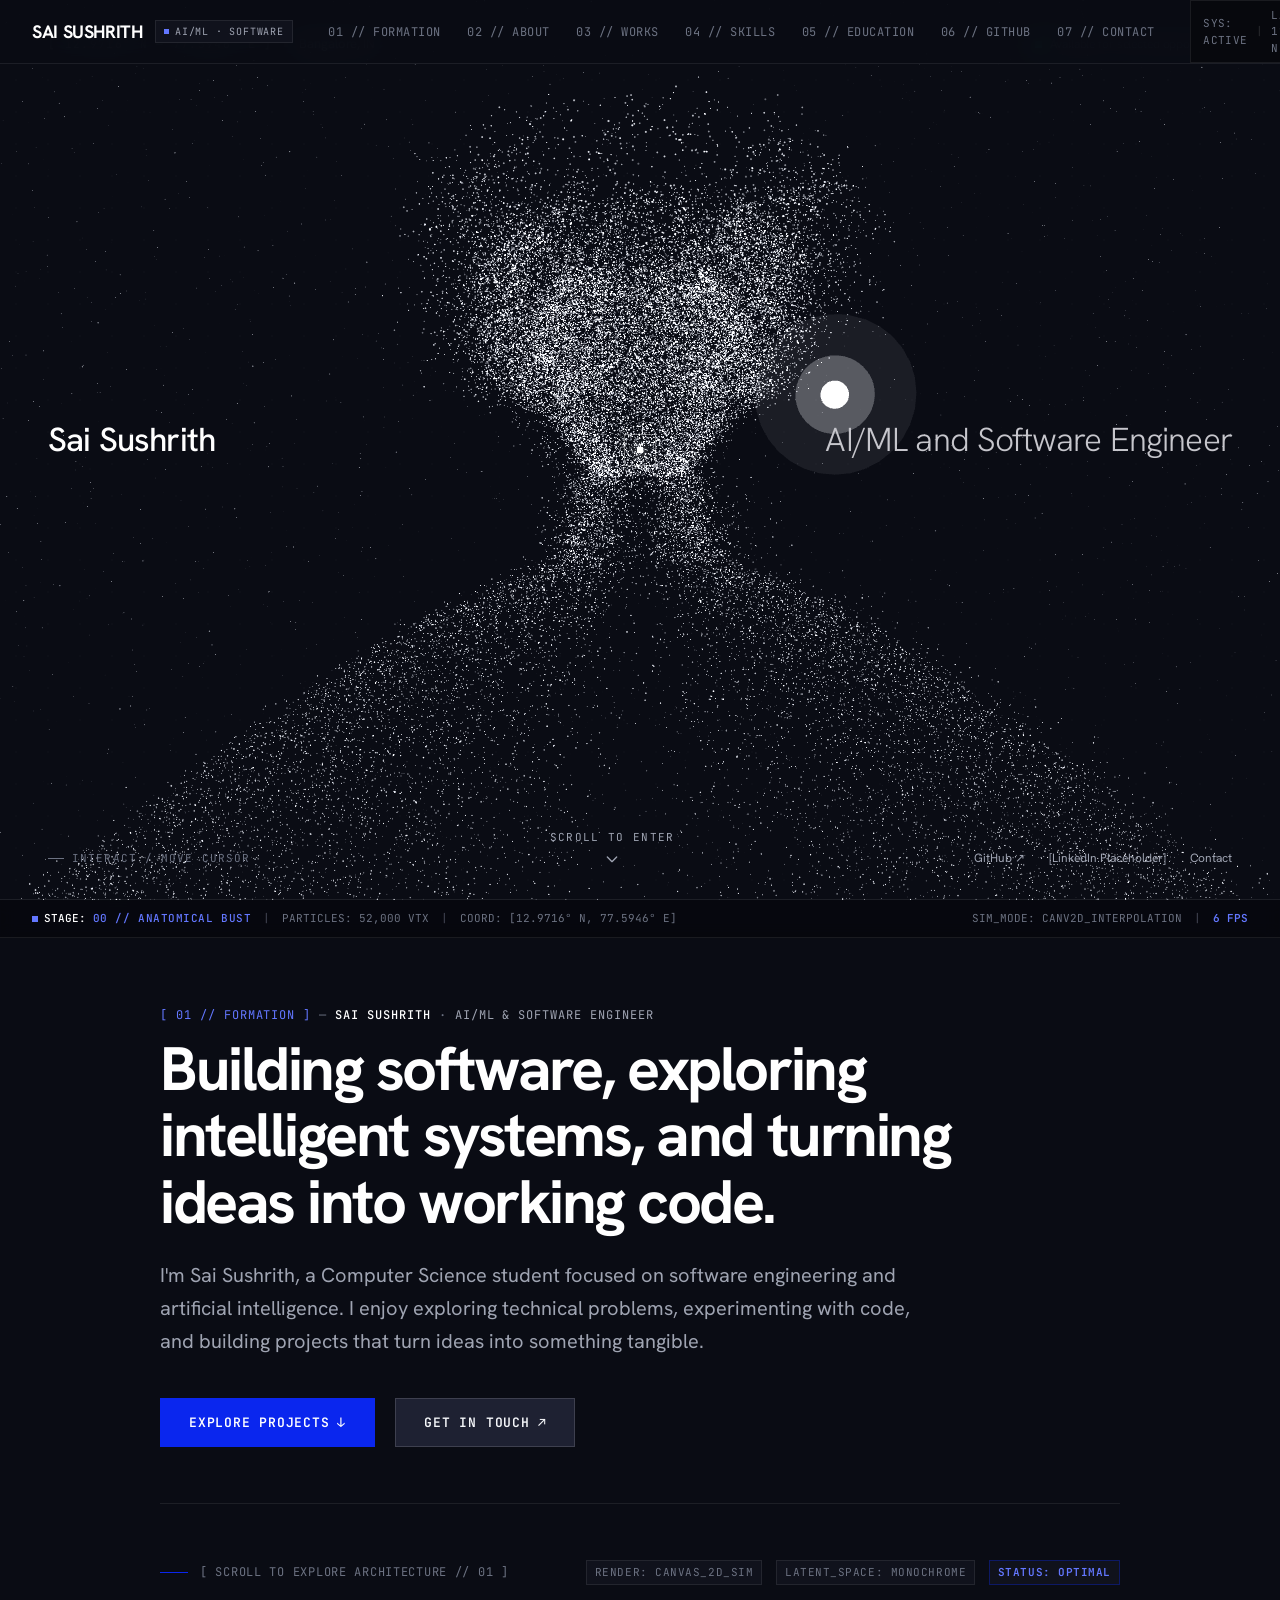
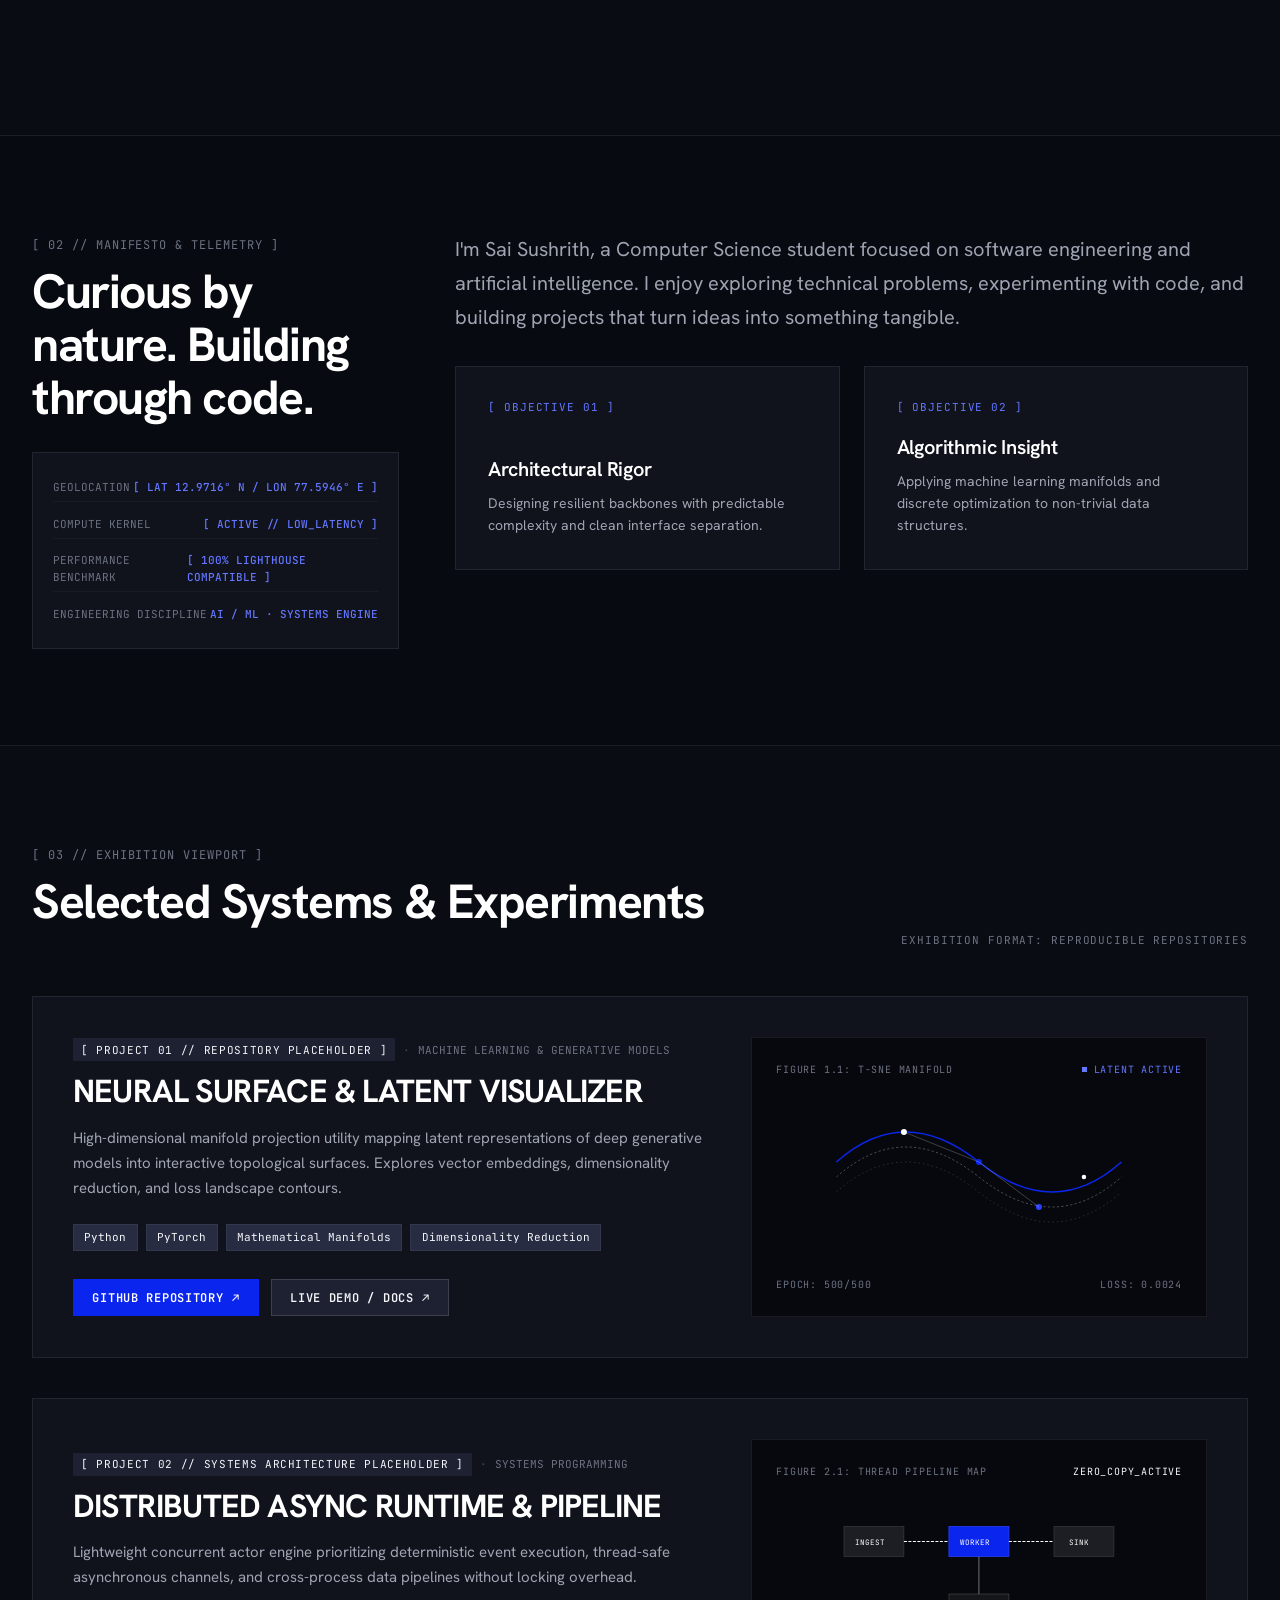
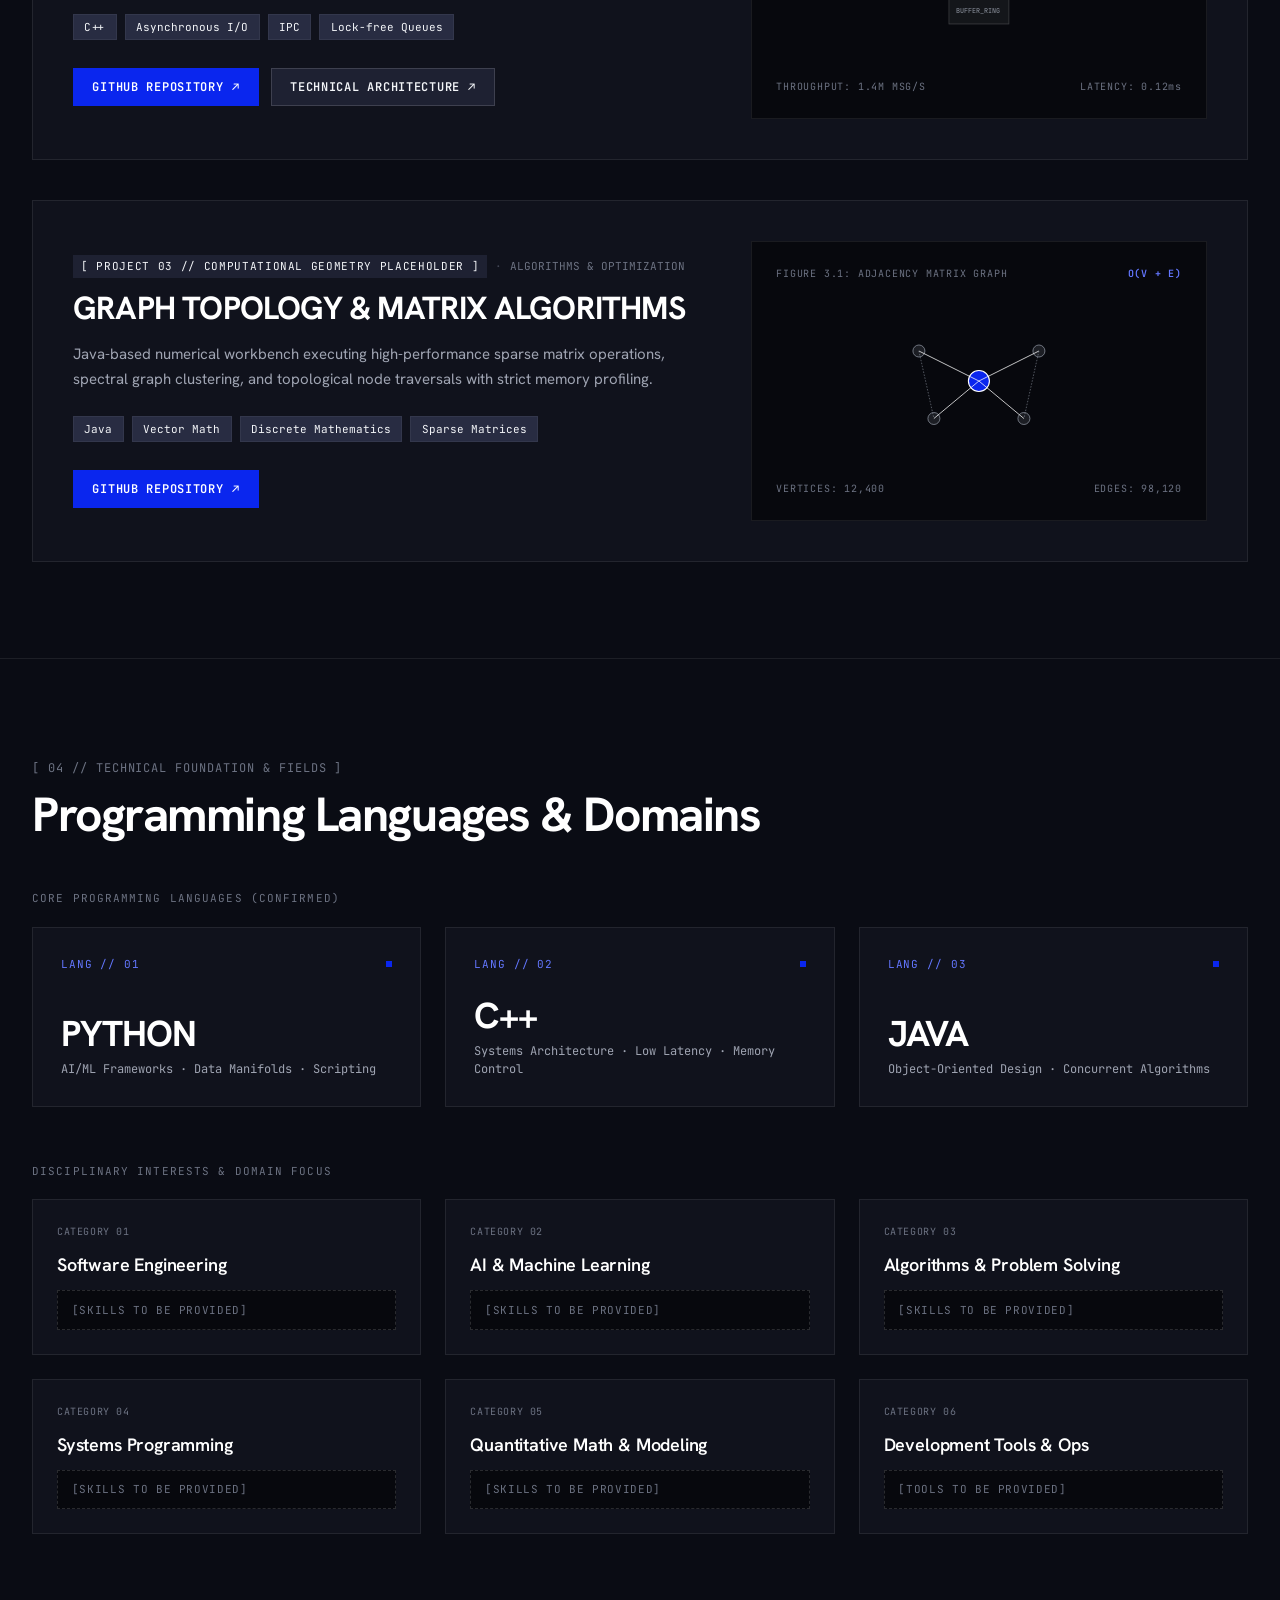
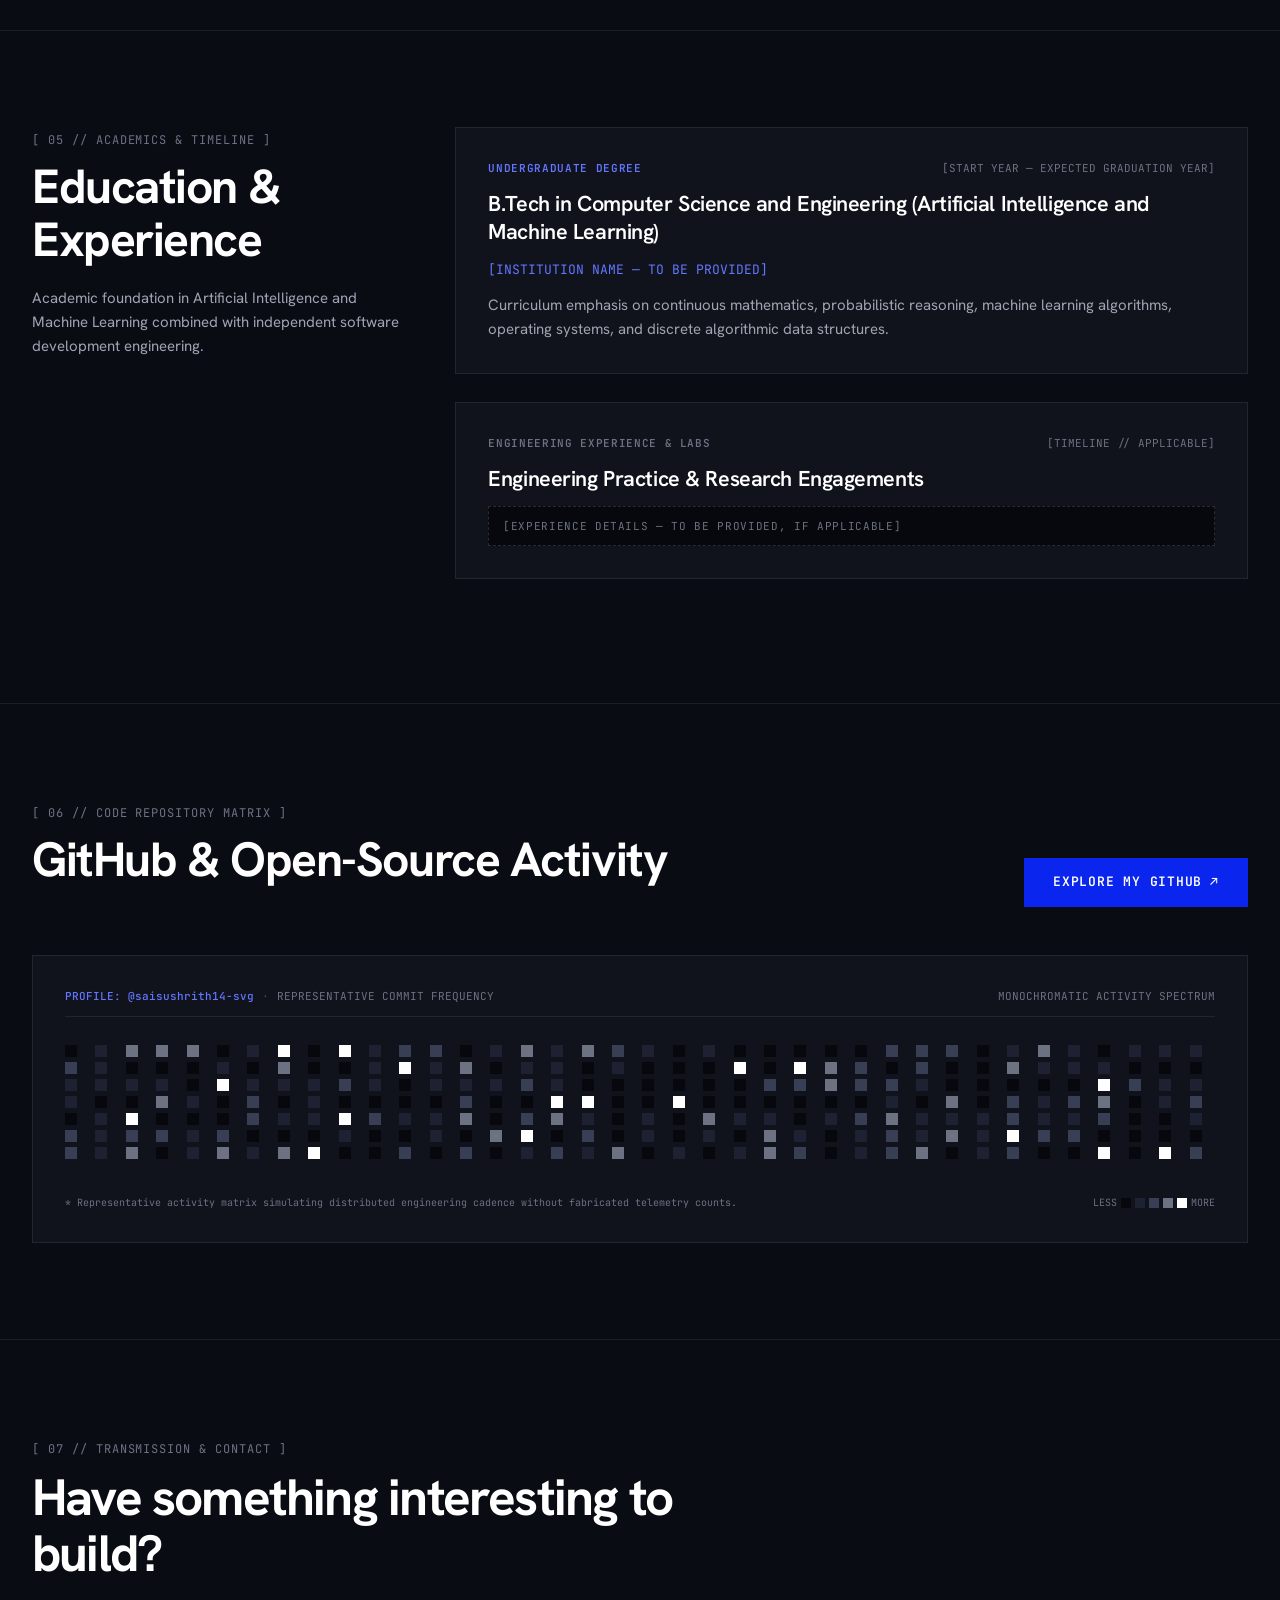
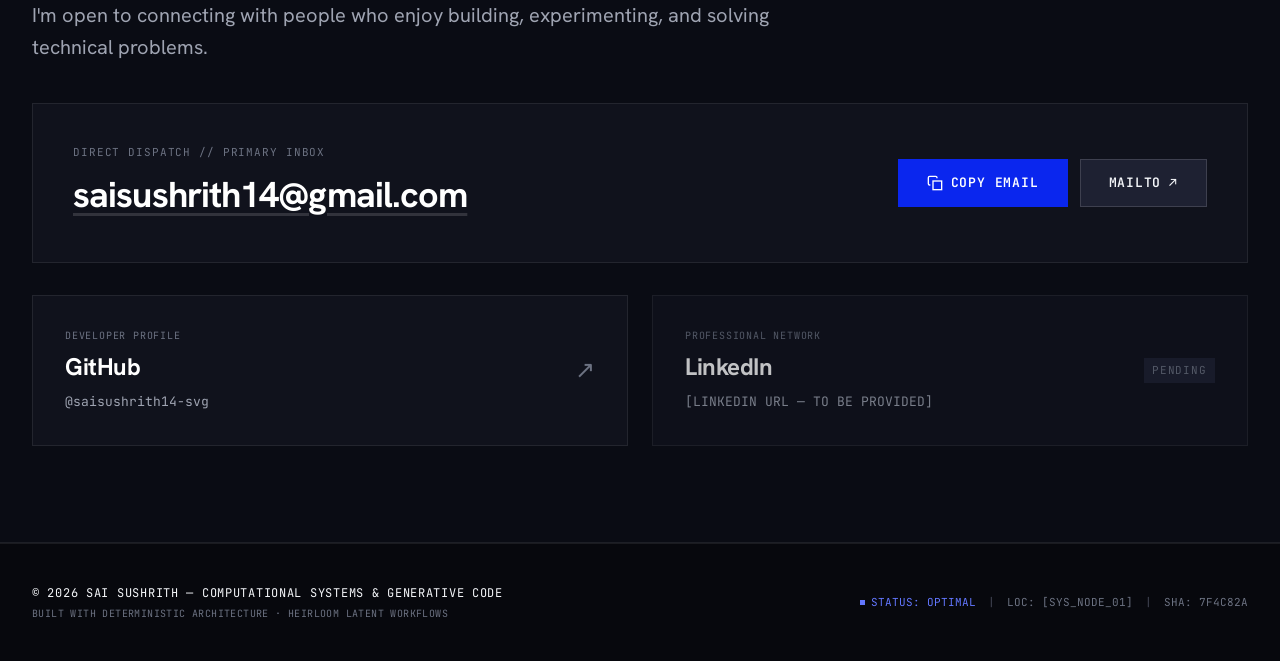
==== commit 113fd834: "Implement 52,000 particle anatomical humanoid bust with interactive celestial orb (matching ingrassi" ====
--- a/index.html
+++ b/index.html
@@ -28,8 +28,8 @@
     <div class="cursor-ring"></div>
   </div>
 
-  <!-- Persistent 2D Canvas for Generative Particle Sculpting -->
-  <canvas id="generative-canvas" class="generative-canvas" aria-hidden="true"></canvas>
+  <!-- Persistent Particle Scene for Anatomical Silhouette Bust (ingrassiadaniel.it) -->
+  <div id="threejs-particle-scene" class="threejs-particle-scene" aria-hidden="true"></div>
 
   <!-- Ambient Texture Layer -->
   <div class="ambient-noise" aria-hidden="true"></div>
@@ -51,14 +51,12 @@
       </div>
     </div>
 
-    <!-- Symmetrical Identity Typography -->
+    <!-- Symmetrical Identity Typography (Daniel Ingrassia Reference) -->
     <div class="landing-hero-center">
       <div class="hero-left-col">
-        <span class="hero-label-sub">// CANDIDATE_ID</span>
         <h1 class="landing-title">Sai Sushrith</h1>
       </div>
       <div class="hero-right-col">
-        <span class="hero-label-sub">// CORE_DISCIPLINE</span>
         <p class="landing-subtitle">AI/ML and Software Engineer</p>
       </div>
     </div>
@@ -754,7 +752,9 @@
     </div>
   </footer>
 
-  <!-- Vanilla JavaScript -->
+  <!-- Three.js Engine for 52,000 Particle Anatomical Silhouette Bust (Stitch Design Specification) -->
+  <script src="assets/three.min.js"></script>
+  <!-- Vanilla JavaScript Interaction & Progressive Animation Logic -->
   <script src="script.js"></script>
 </body>
 </html>
--- a/styles.css
+++ b/styles.css
@@ -124,21 +124,30 @@
 .ambient-noise {
   position: fixed;
   inset: 0;
-  background-image: radial-gradient(rgba(255, 255, 255, 0.035) 1px, transparent 0);
+  background-image: radial-gradient(rgba(255, 255, 255, 0.04) 1px, transparent 0);
   background-size: 32px 32px;
   pointer-events: none;
   z-index: 0;
-  opacity: 0.6;
-}
-
-/* Persistent Generative 2D Canvas */
-.generative-canvas {
+  opacity: 0.35;
+}
+
+/* Persistent Three.js Anatomical Silhouette Bust Scene */
+.threejs-particle-scene {
   position: fixed;
   inset: 0;
   width: 100%;
   height: 100%;
   pointer-events: none;
   z-index: 1;
+}
+
+.threejs-particle-scene canvas {
+  position: absolute;
+  top: 0;
+  left: 0;
+  width: 100% !important;
+  height: 100% !important;
+  display: block;
 }
 
 /* Custom Architectural Desktop Cursor */
@@ -431,19 +440,19 @@
 }
 
 .landing-title {
-  font-size: clamp(2rem, 4vw, 3.25rem);
-  font-weight: 700;
-  letter-spacing: -0.035em;
-  color: var(--text-pure);
-  line-height: 1.1;
+  font-size: clamp(1.85rem, 2.6vw, 2.5rem);
+  font-weight: 500;
+  letter-spacing: -0.025em;
+  color: #FFFFFF;
+  line-height: 1.15;
 }
 
 .landing-subtitle {
-  font-size: clamp(1.75rem, 3.5vw, 2.75rem);
+  font-size: clamp(1.85rem, 2.6vw, 2.5rem);
   font-weight: 300;
-  letter-spacing: -0.03em;
-  color: var(--text-secondary);
-  line-height: 1.1;
+  letter-spacing: -0.025em;
+  color: #C6C6CC;
+  line-height: 1.15;
 }
 
 /* Bottom Bar */
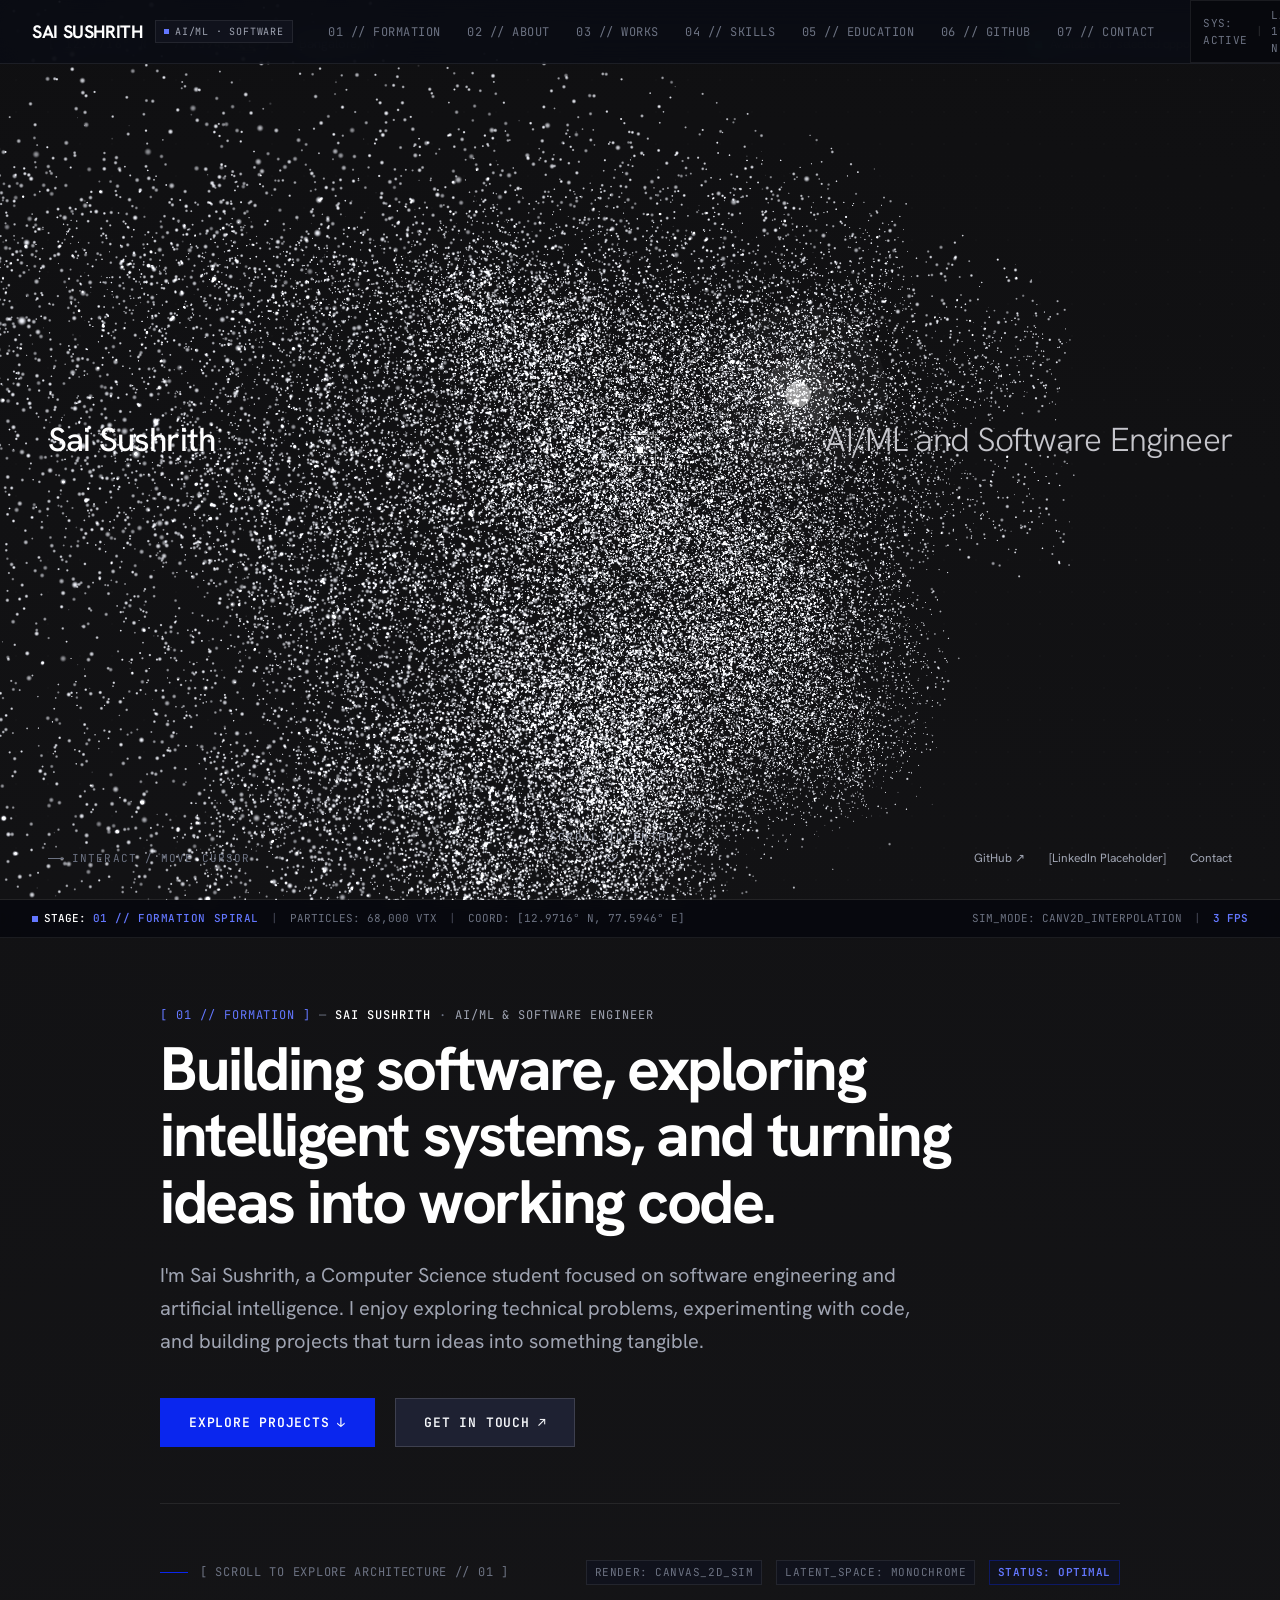
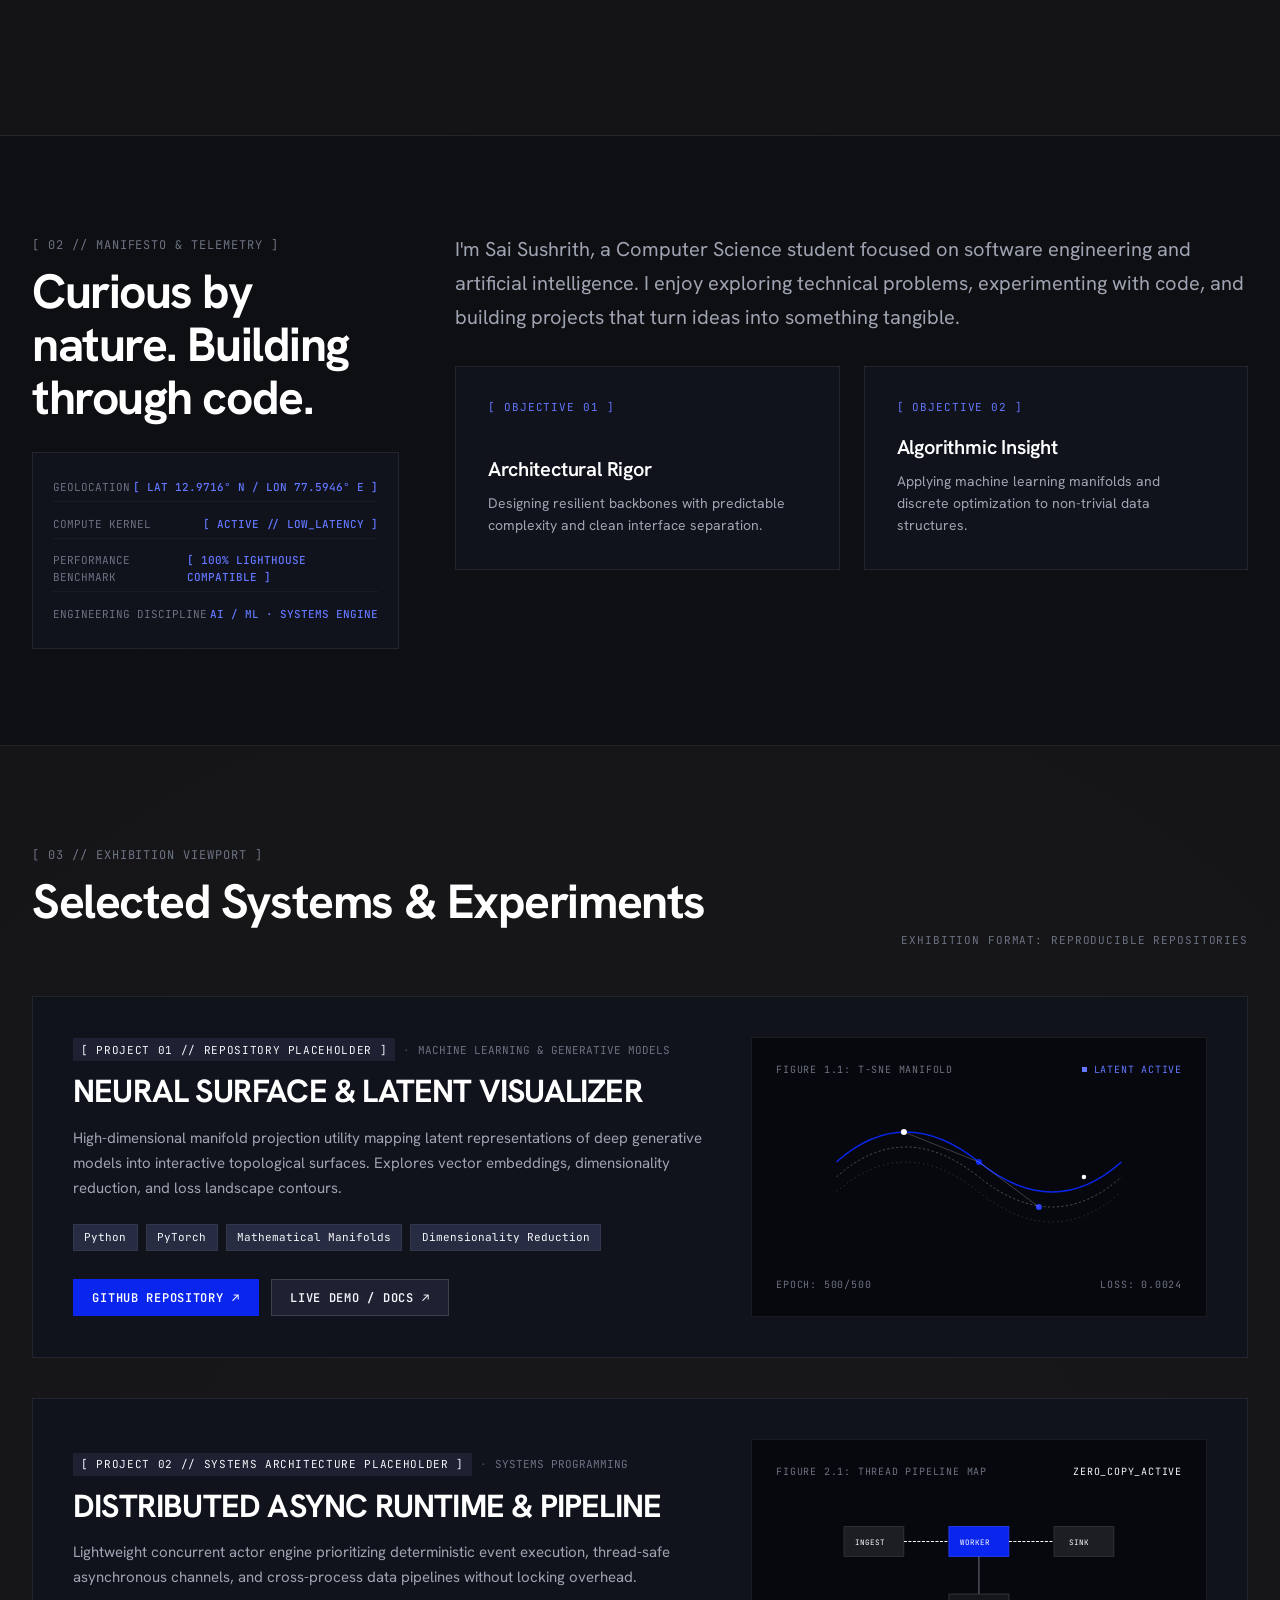
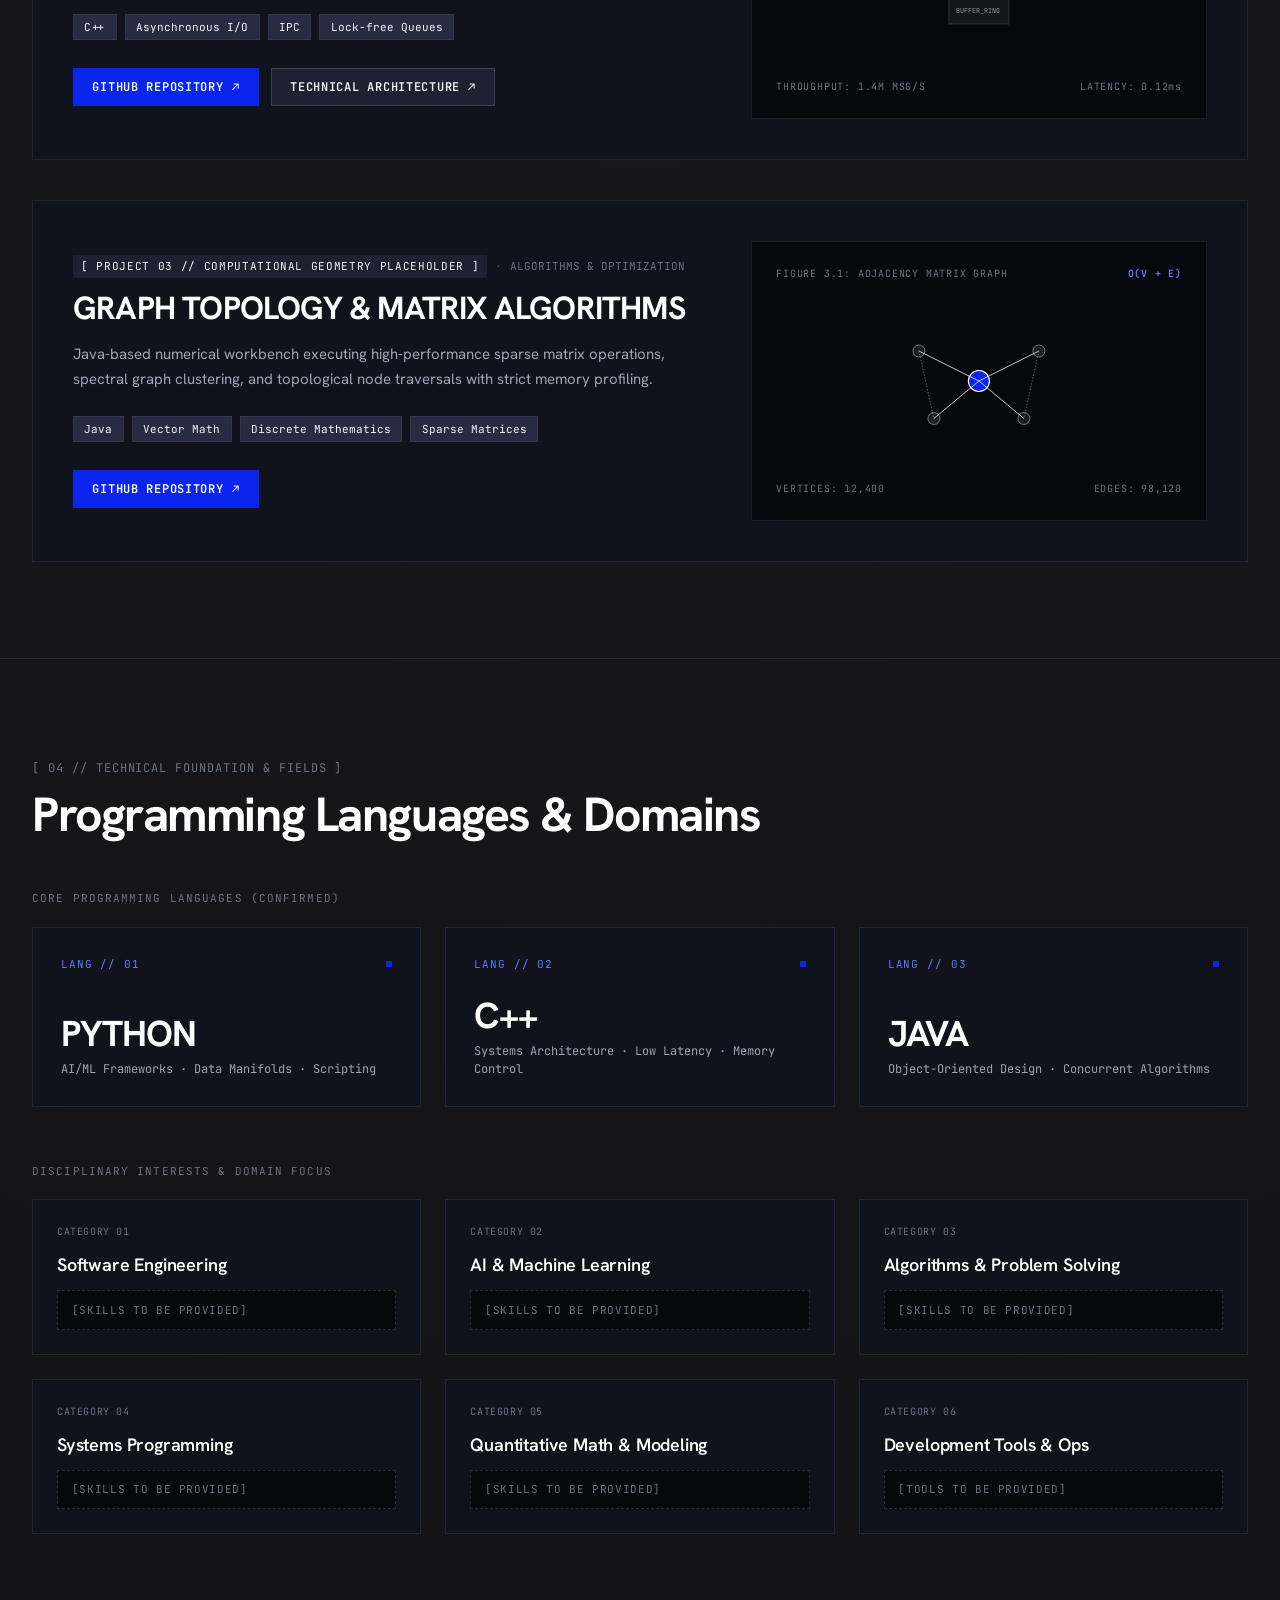
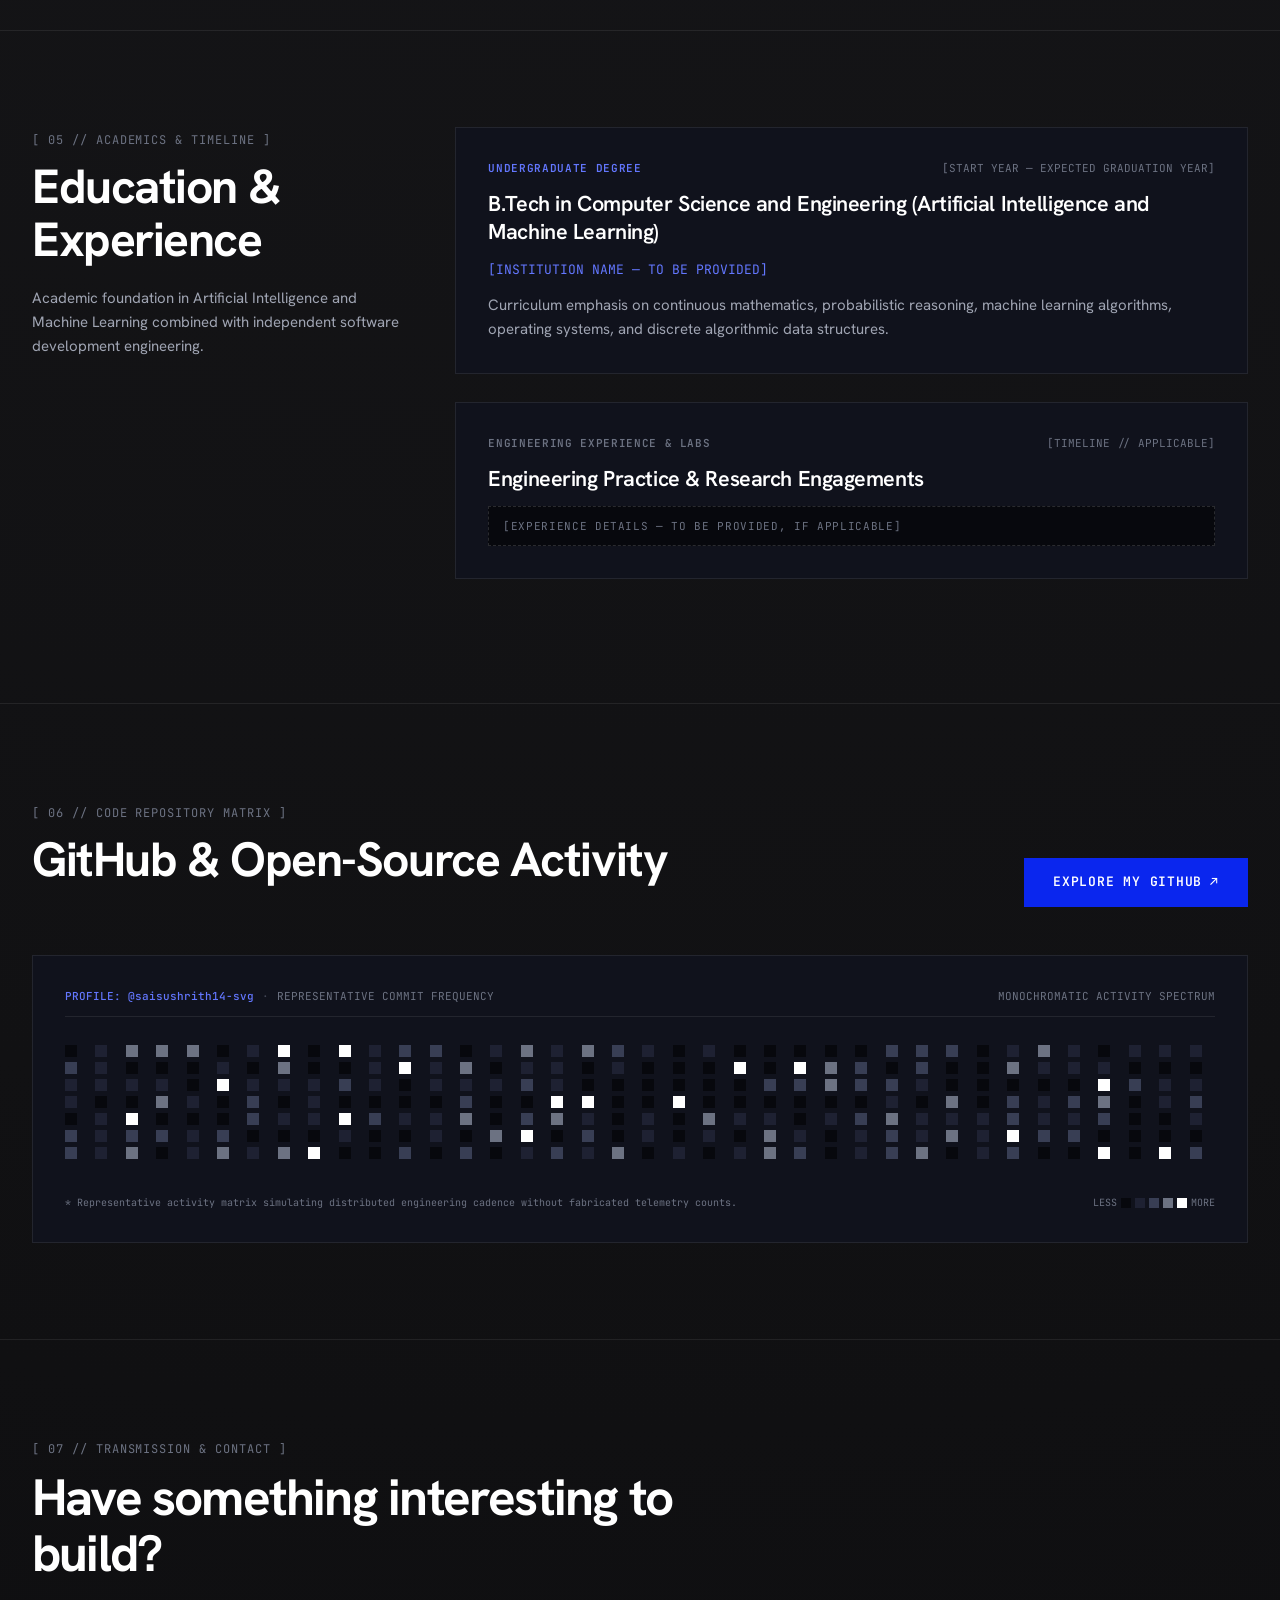
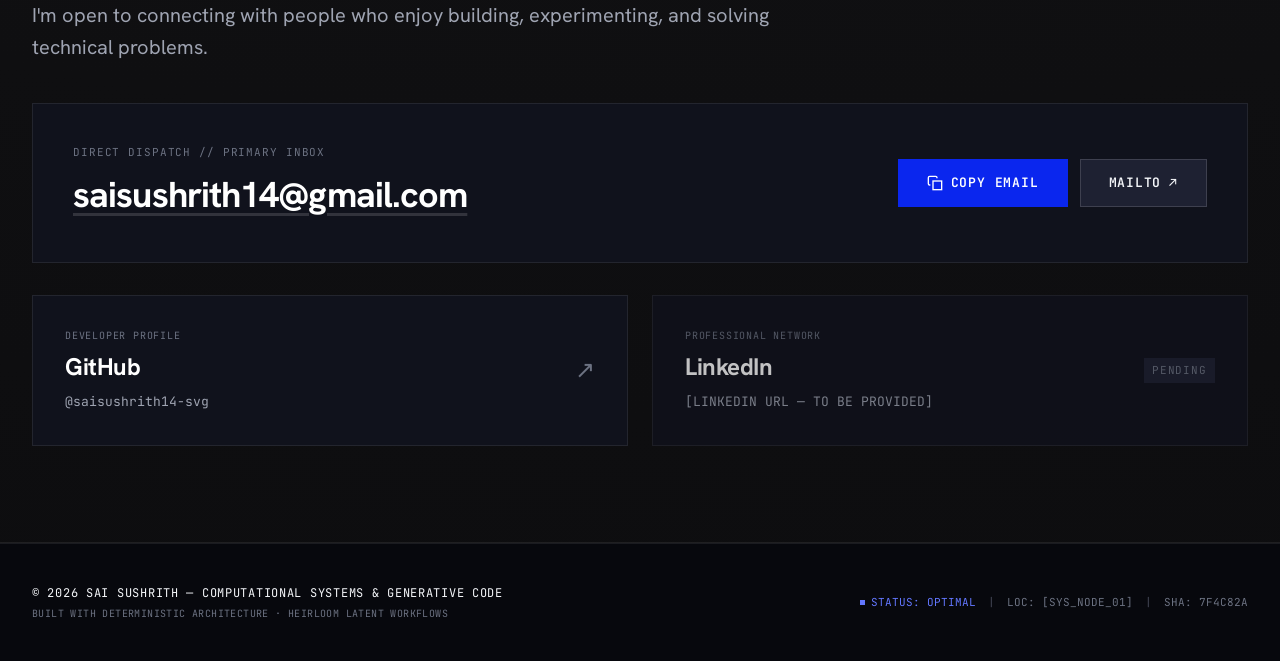
==== commit c9889c38: "feat: upgrade particle sculpture to realistic human bust with multi-stage morphing" ====
--- a/index.html
+++ b/index.html
@@ -53,10 +53,10 @@
 
     <!-- Symmetrical Identity Typography (Daniel Ingrassia Reference) -->
     <div class="landing-hero-center">
-      <div class="hero-left-col">
+      <div class="hero-left-col" id="hero-label-left">
         <h1 class="landing-title">Sai Sushrith</h1>
       </div>
-      <div class="hero-right-col">
+      <div class="hero-right-col" id="hero-label-right">
         <p class="landing-subtitle">AI/ML and Software Engineer</p>
       </div>
     </div>
--- a/styles.css
+++ b/styles.css
@@ -69,7 +69,7 @@
 }
 
 body {
-  background-color: var(--bg-canvas);
+  background: radial-gradient(circle at 50% 45%, #18181b 0%, #111113 70%, #0d0d0f 100%);
   min-height: 100vh;
   position: relative;
   overflow-x: hidden;
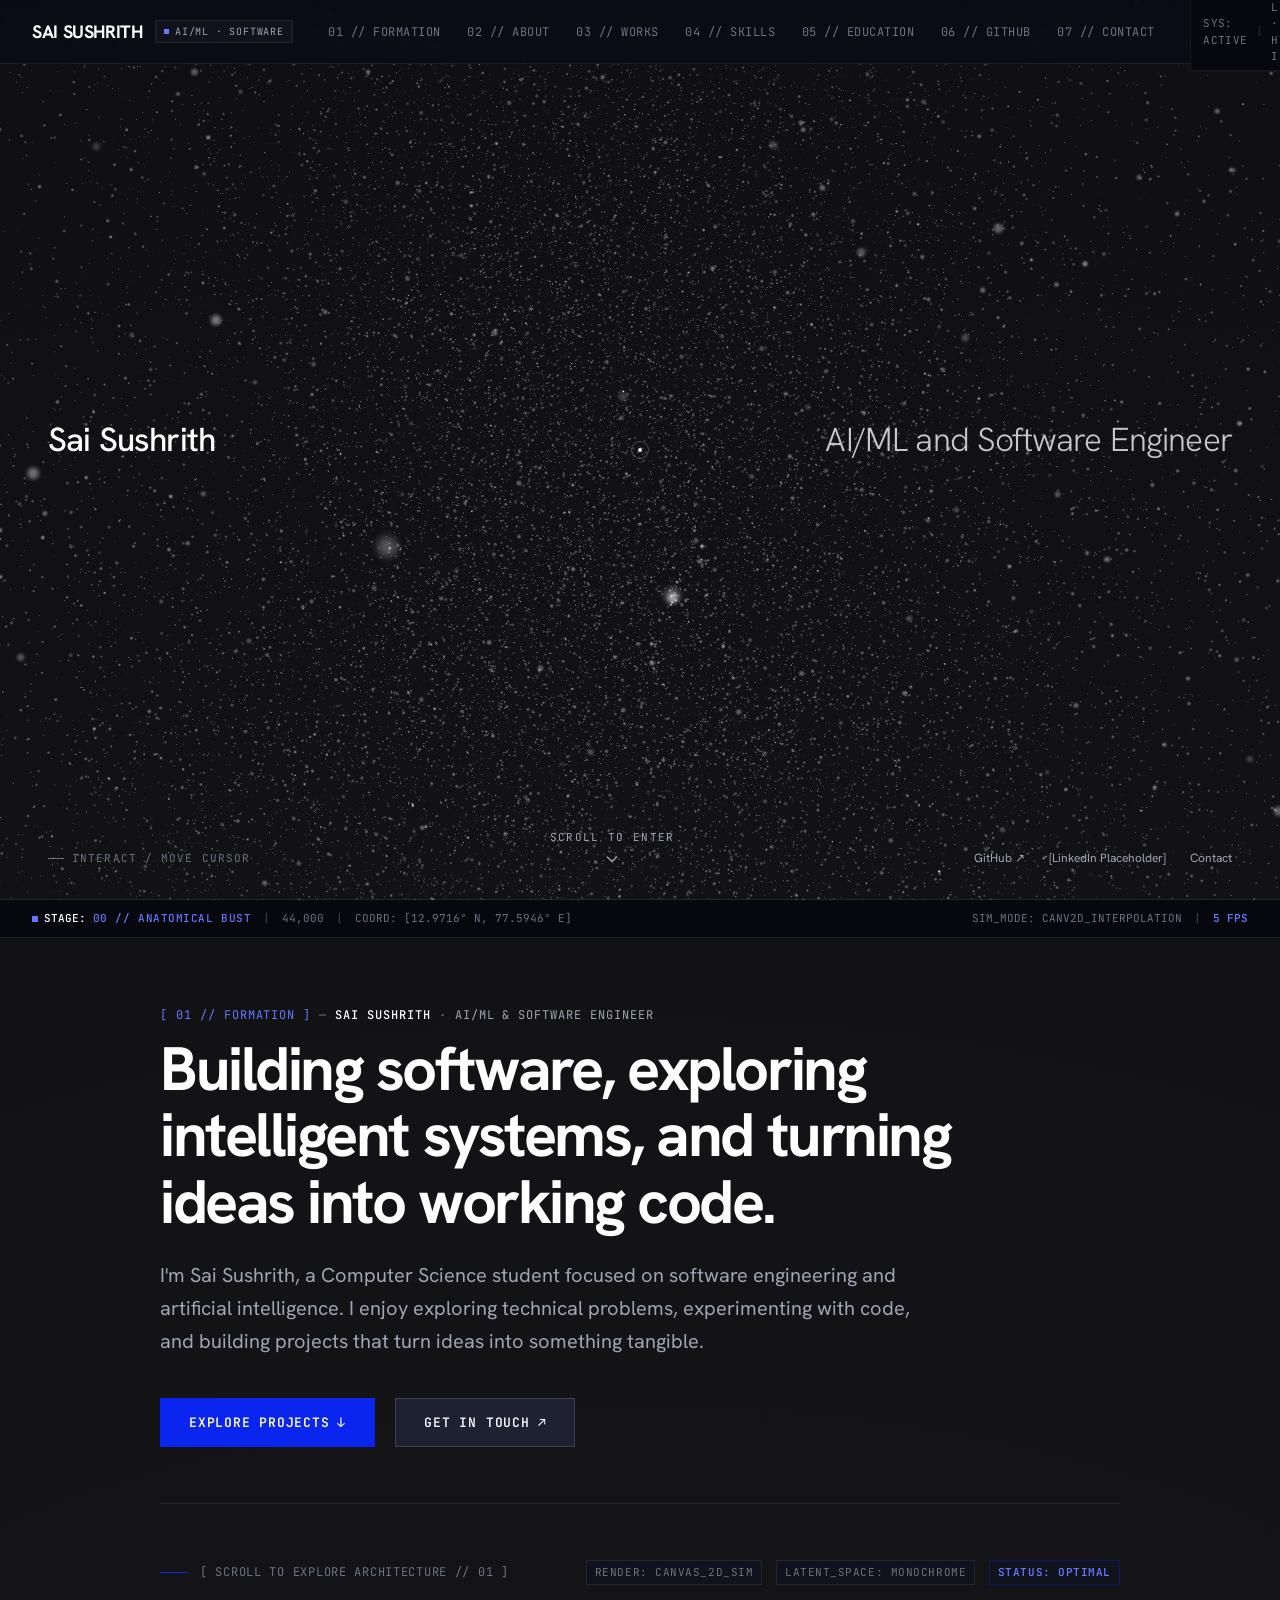
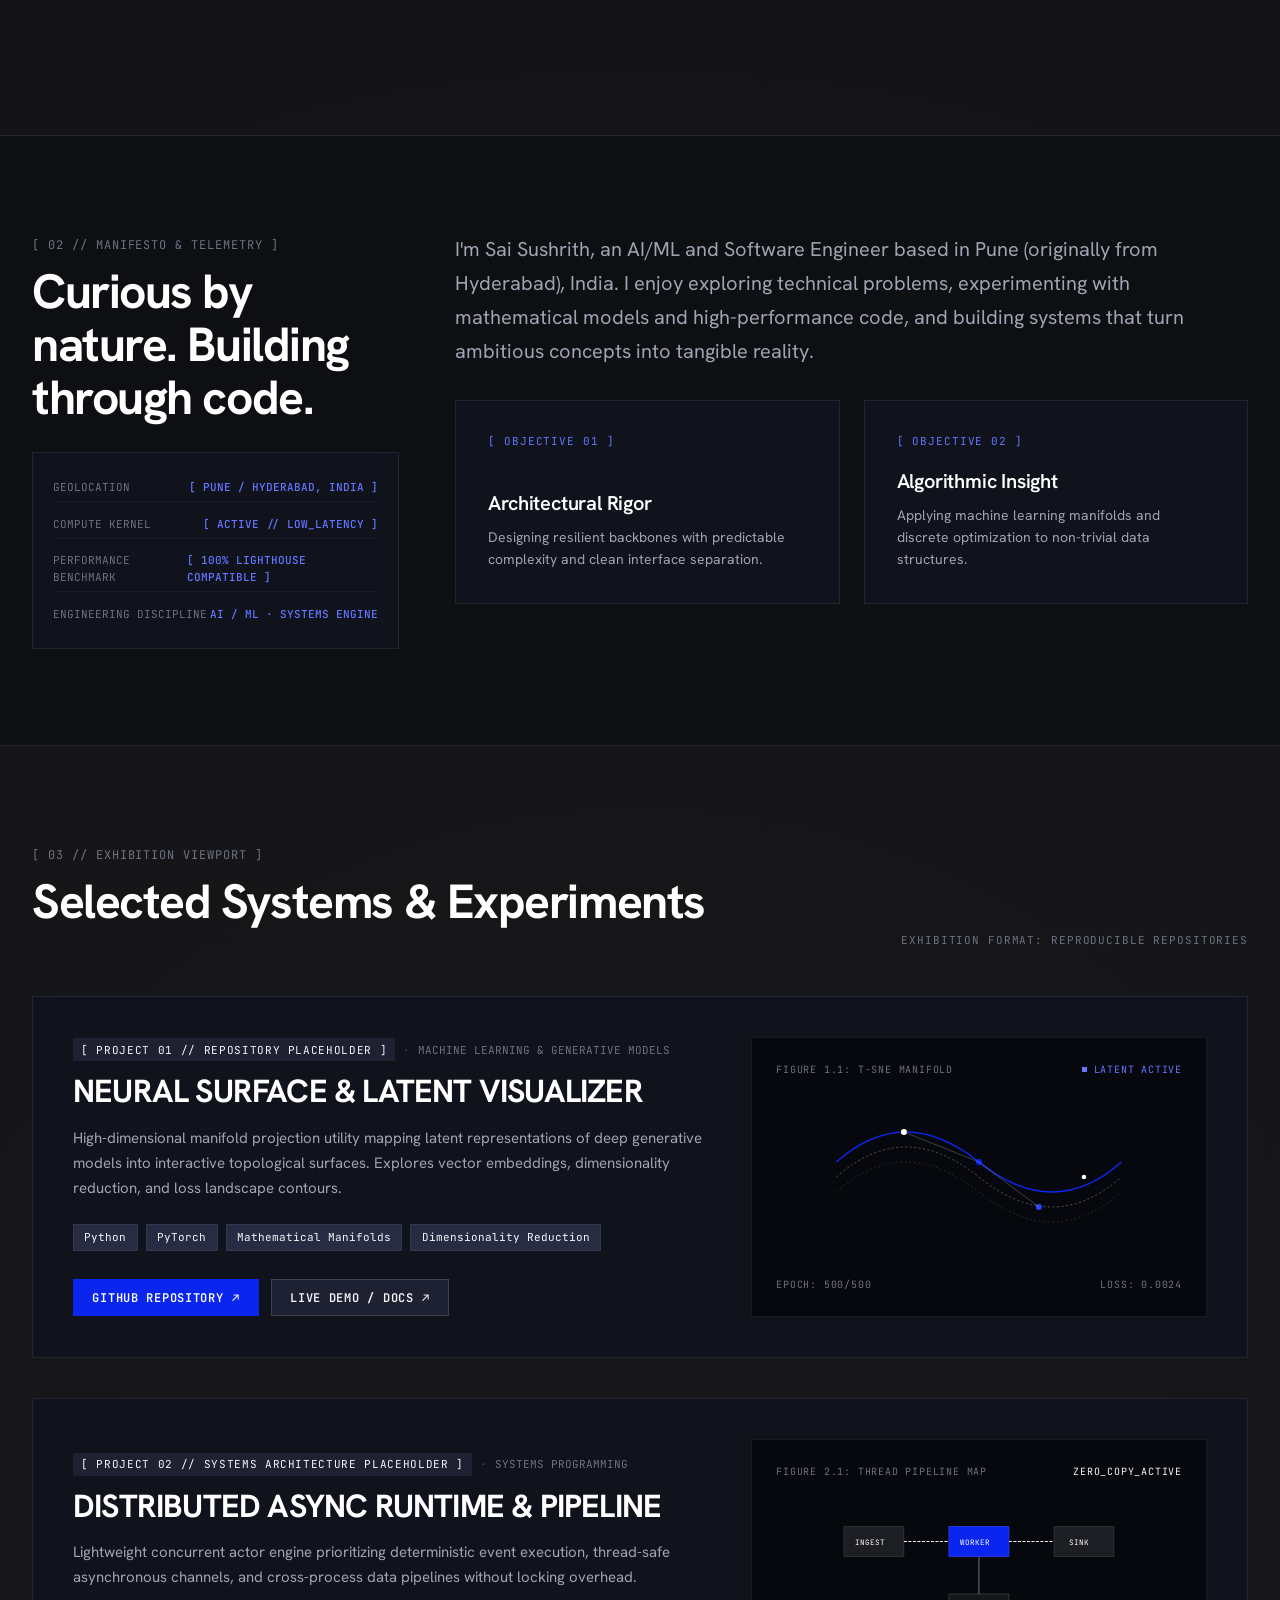
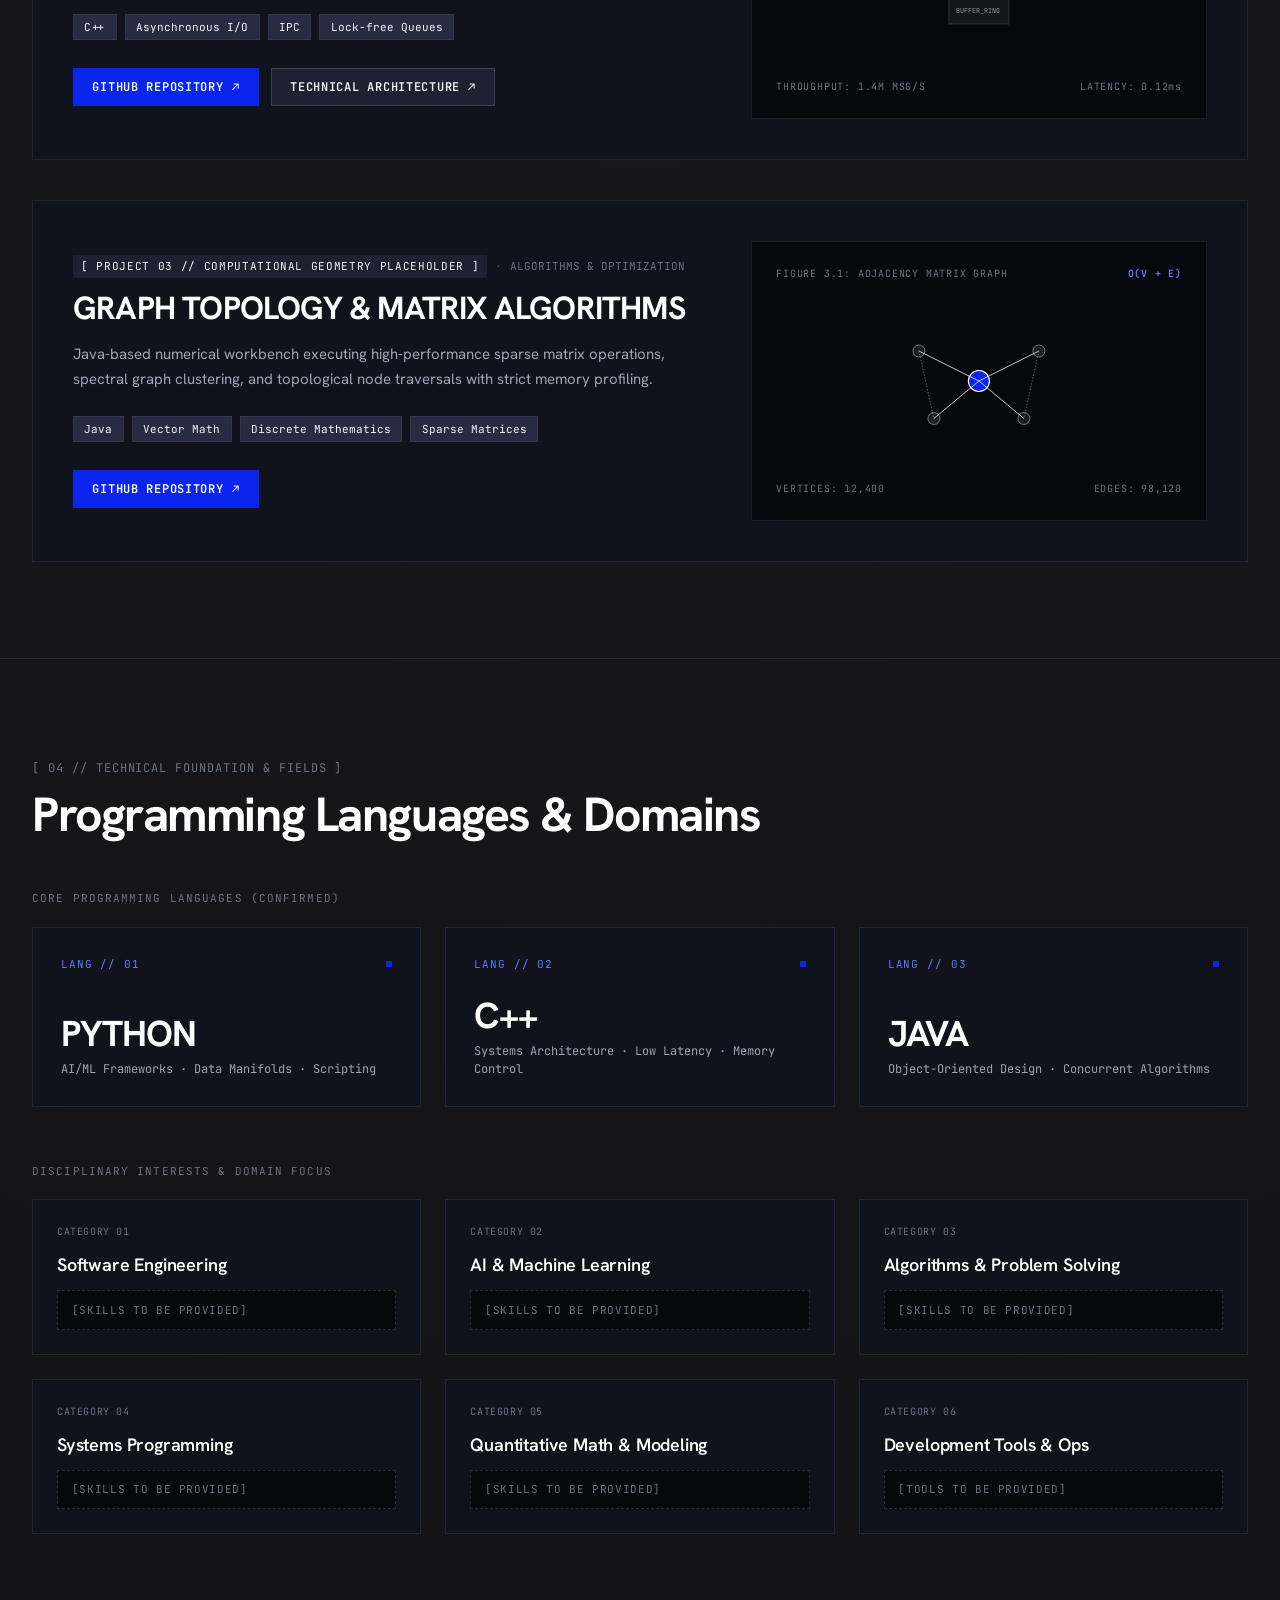
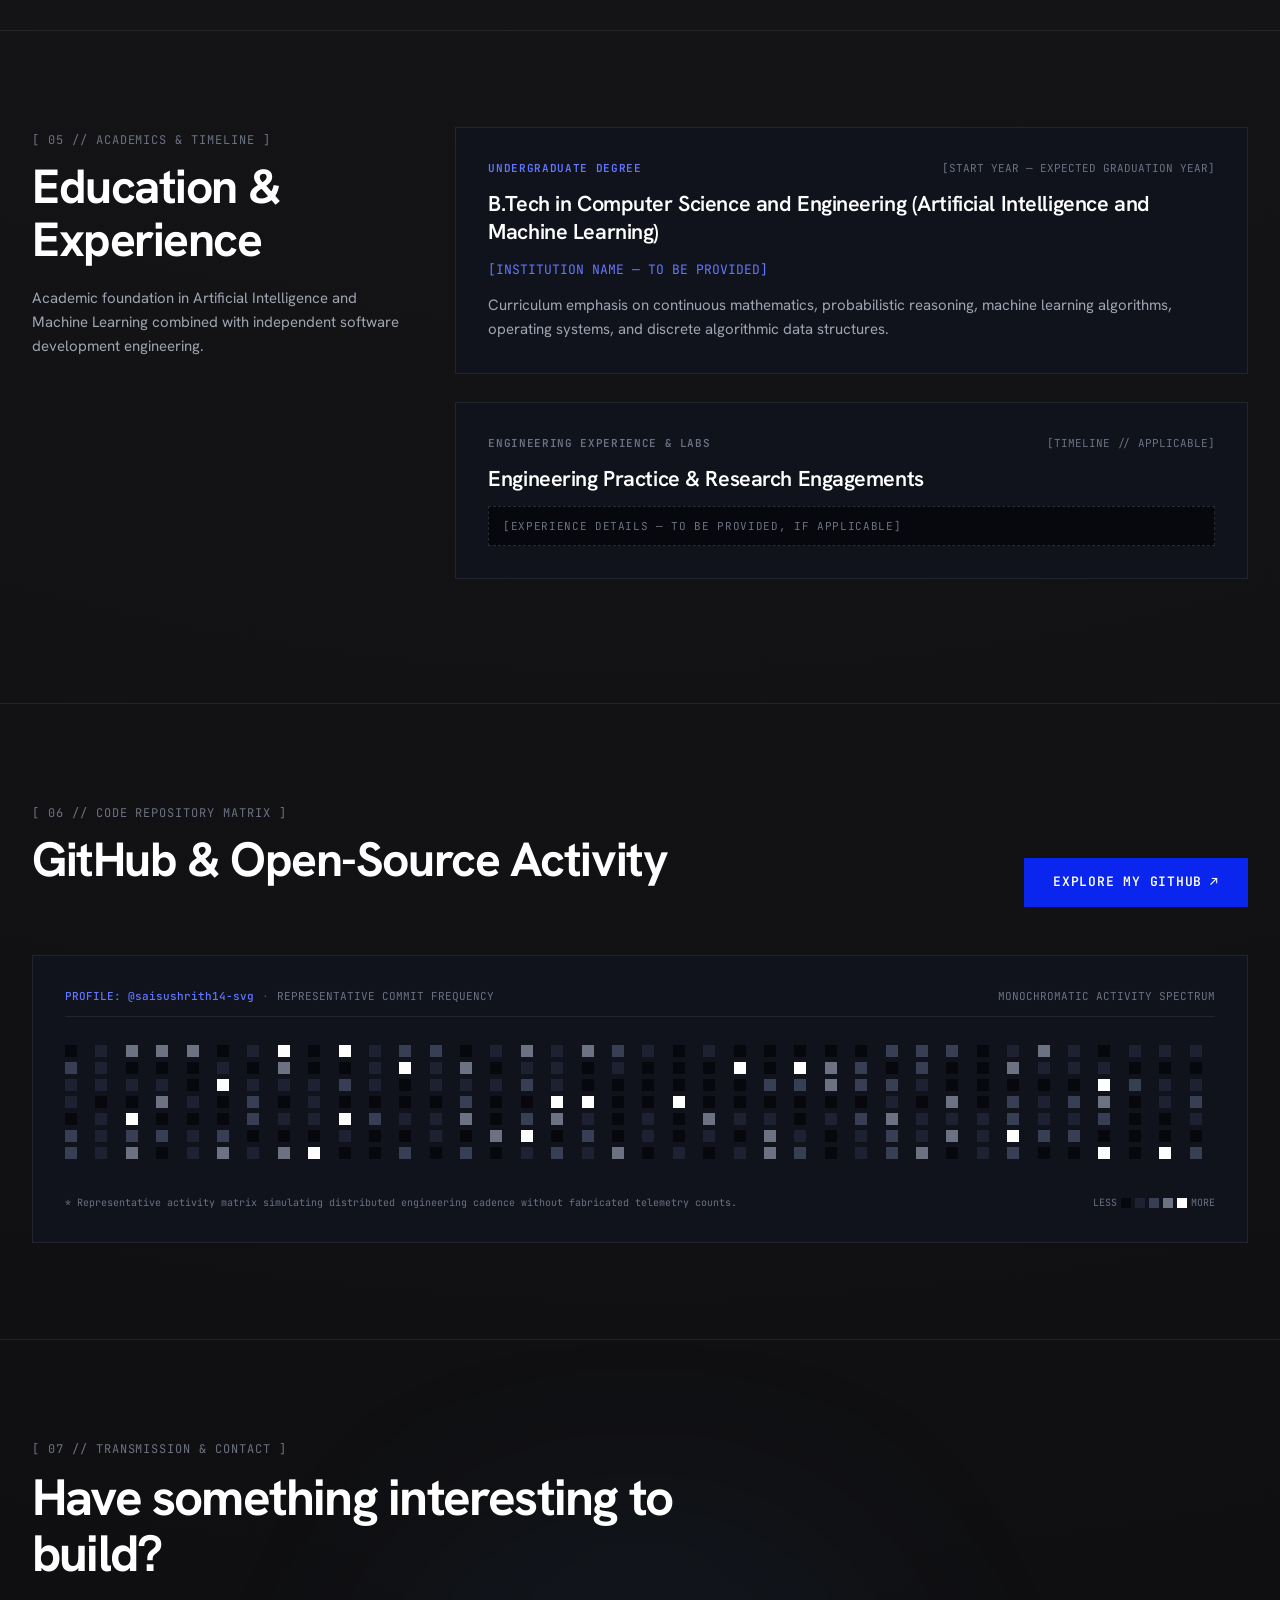
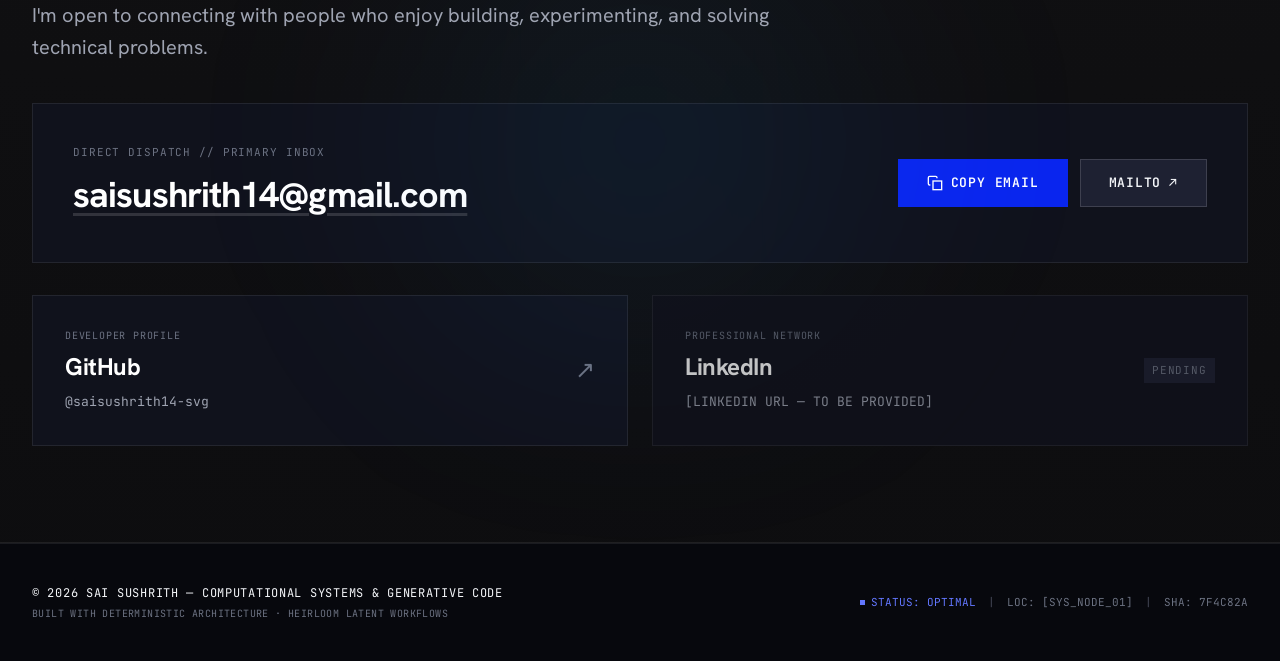
==== commit c4100846: "feat: replace Italy with authentic 3D India point cloud (Pune & Hyderabad focal points), calm bottom" ====
--- a/index.html
+++ b/index.html
@@ -41,9 +41,9 @@
     <!-- Top Bar: Coordinates & Availability -->
     <div class="landing-topbar">
       <div class="topbar-coords">
-        <span class="mono-badge">[ 12.9716° N — 77.5946° E ]</span>
+        <span class="mono-badge">[ 18.5204° N — 73.8567° E ]</span>
         <span class="coord-divider">•</span>
-        <span class="location-name">Bangalore, IN</span>
+        <span class="location-name">Pune, IN (from Hyderabad)</span>
       </div>
       <div class="topbar-status">
         <span class="status-pulse-dot" aria-hidden="true"></span>
@@ -116,7 +116,7 @@
         <div class="telemetry-pill">
           <span class="telemetry-item">SYS: ACTIVE</span>
           <span class="telemetry-sep">|</span>
-          <span class="telemetry-item">LAT: 12.9716° N</span>
+          <span class="telemetry-item">LOC: PUNE · HYDERABAD, IN</span>
           <span class="telemetry-sep">|</span>
           <span class="telemetry-fps" id="header-fps">60 FPS</span>
         </div>
@@ -232,7 +232,7 @@
             <div class="telemetry-spec-card">
               <div class="spec-row">
                 <span class="spec-label">GEOLOCATION</span>
-                <span class="spec-value">[ LAT 12.9716° N / LON 77.5946° E ]</span>
+                <span class="spec-value">[ PUNE / HYDERABAD, INDIA ]</span>
               </div>
               <div class="spec-row">
                 <span class="spec-label">COMPUTE KERNEL</span>
@@ -252,7 +252,7 @@
           <!-- Right Column: Narrative & Architecture Objectives -->
           <div class="grid-main">
             <p class="body-lead">
-              I'm Sai Sushrith, a Computer Science student focused on software engineering and artificial intelligence. I enjoy exploring technical problems, experimenting with code, and building projects that turn ideas into something tangible.
+              I'm Sai Sushrith, an AI/ML and Software Engineer based in Pune (originally from Hyderabad), India. I enjoy exploring technical problems, experimenting with mathematical models and high-performance code, and building systems that turn ambitious concepts into tangible reality.
             </p>
 
             <div class="card-grid-2">
--- a/styles.css
+++ b/styles.css
@@ -169,32 +169,33 @@
 }
 
 .cursor-dot {
-  width: 6px;
-  height: 6px;
-  background-color: #FFFFFF;
+  width: 4px;
+  height: 4px;
+  background-color: rgba(255, 255, 255, 0.9);
   position: absolute;
   top: 50%;
   left: 50%;
   transform: translate(-50%, -50%);
-  box-shadow: 0 0 8px rgba(255, 255, 255, 0.8);
+  border-radius: 50%;
 }
 
 .cursor-ring {
-  width: 32px;
-  height: 32px;
-  border: 1px solid rgba(255, 255, 255, 0.4);
+  width: 18px;
+  height: 18px;
+  border: 1px solid rgba(255, 255, 255, 0.25);
+  border-radius: 50%;
   position: absolute;
   top: 50%;
   left: 50%;
   transform: translate(-50%, -50%);
-  transition: width 0.2s, height 0.2s, border-color 0.2s;
+  transition: width 0.15s ease-out, height 0.15s ease-out, border-color 0.15s ease-out;
 }
 
 .custom-cursor.hovering .cursor-ring {
-  width: 48px;
-  height: 48px;
-  border-color: var(--accent-bright);
-  background-color: rgba(10, 38, 238, 0.08);
+  width: 24px;
+  height: 24px;
+  border-color: rgba(255, 255, 255, 0.6);
+  background-color: transparent;
 }
 
 /* ==========================================================================
@@ -1510,9 +1511,36 @@
    SECTION 07: CONTACT & TRANSMISSION
    ========================================================================== */
 
+.contact-section {
+  position: relative;
+  overflow: hidden;
+}
+
+.contact-section::before {
+  content: '';
+  position: absolute;
+  top: 50%;
+  left: 50%;
+  transform: translate(-50%, -50%);
+  width: 900px;
+  height: 600px;
+  background: radial-gradient(circle, rgba(14, 165, 233, 0.08) 0%, rgba(59, 130, 246, 0.03) 40%, transparent 70%);
+  filter: blur(80px);
+  pointer-events: none;
+  z-index: 0;
+  animation: contactGlowPulse 8s ease-in-out infinite alternate;
+}
+
+@keyframes contactGlowPulse {
+  0% { transform: translate(-50%, -50%) scale(0.9); opacity: 0.6; }
+  100% { transform: translate(-50%, -50%) scale(1.15); opacity: 1.0; }
+}
+
 .contact-header-block {
   max-width: 760px;
   margin-bottom: 2.5rem;
+  position: relative;
+  z-index: 1;
 }
 
 .contact-heading {
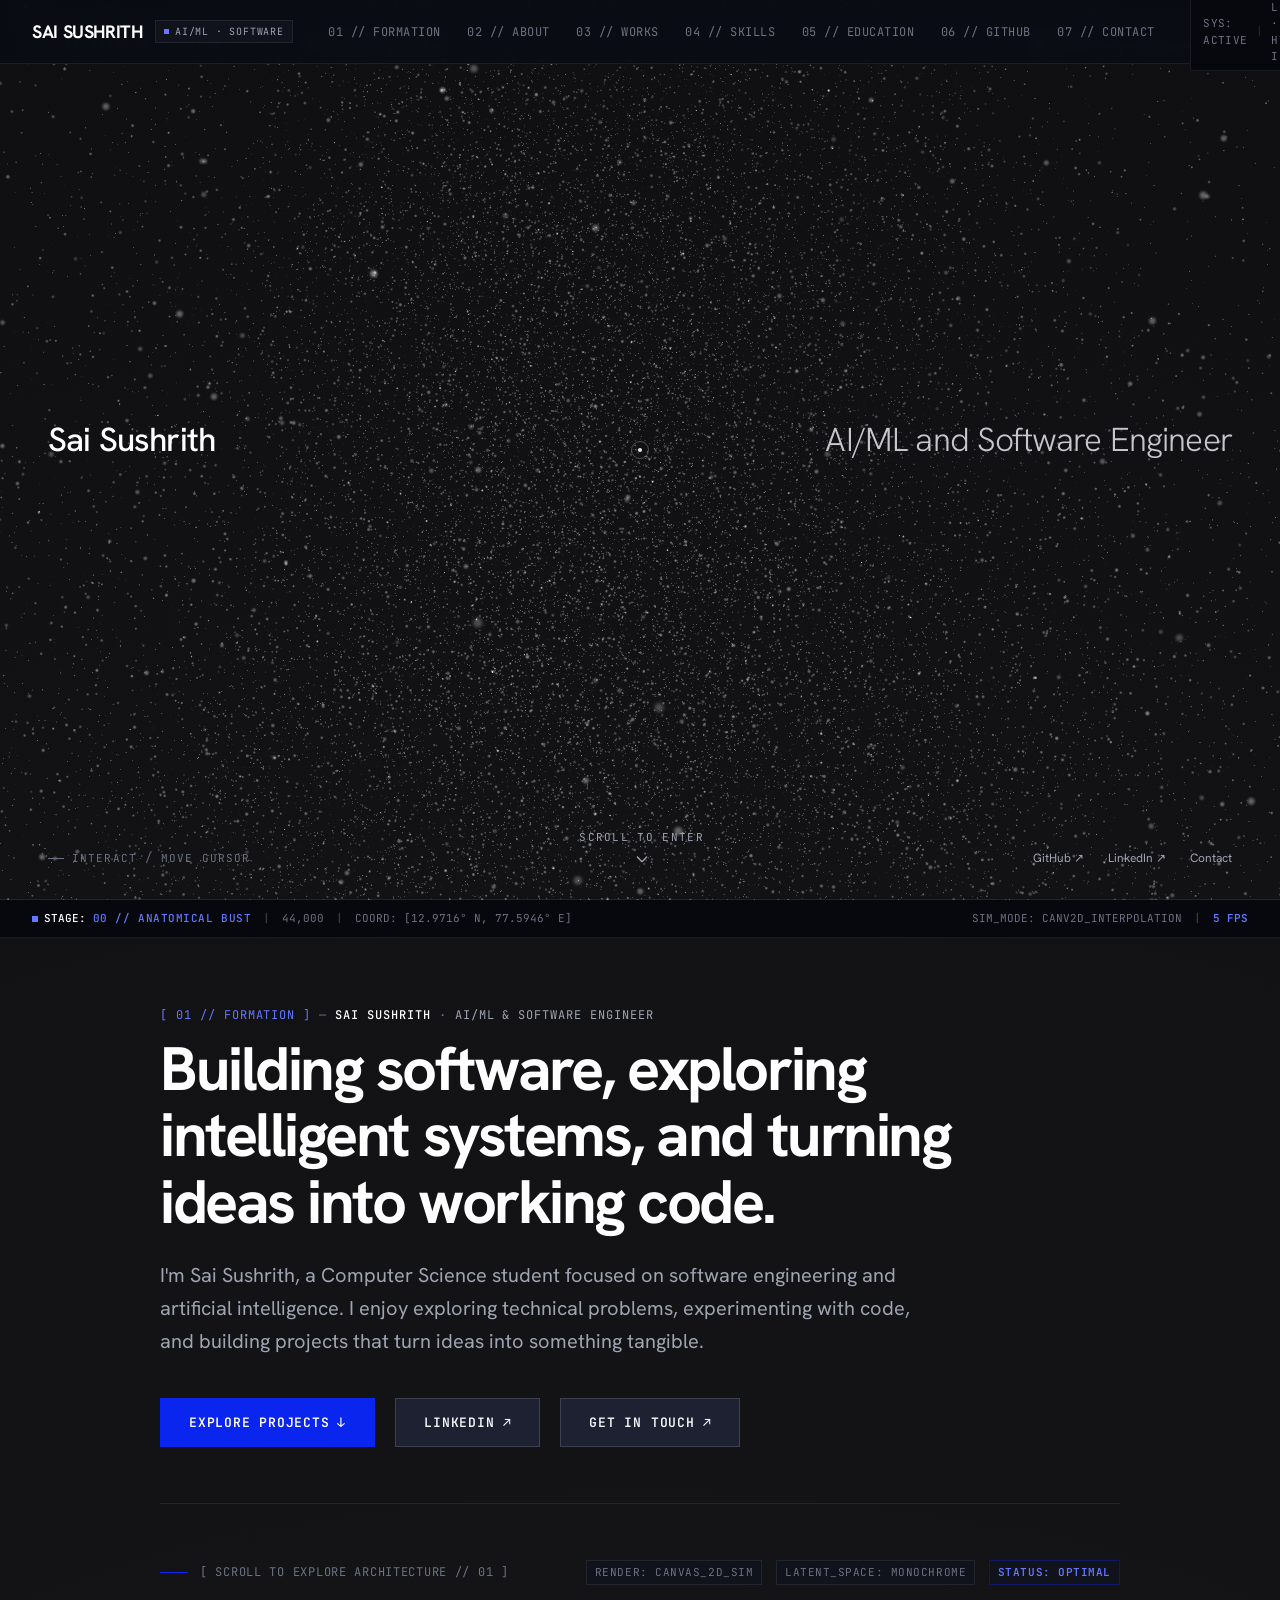
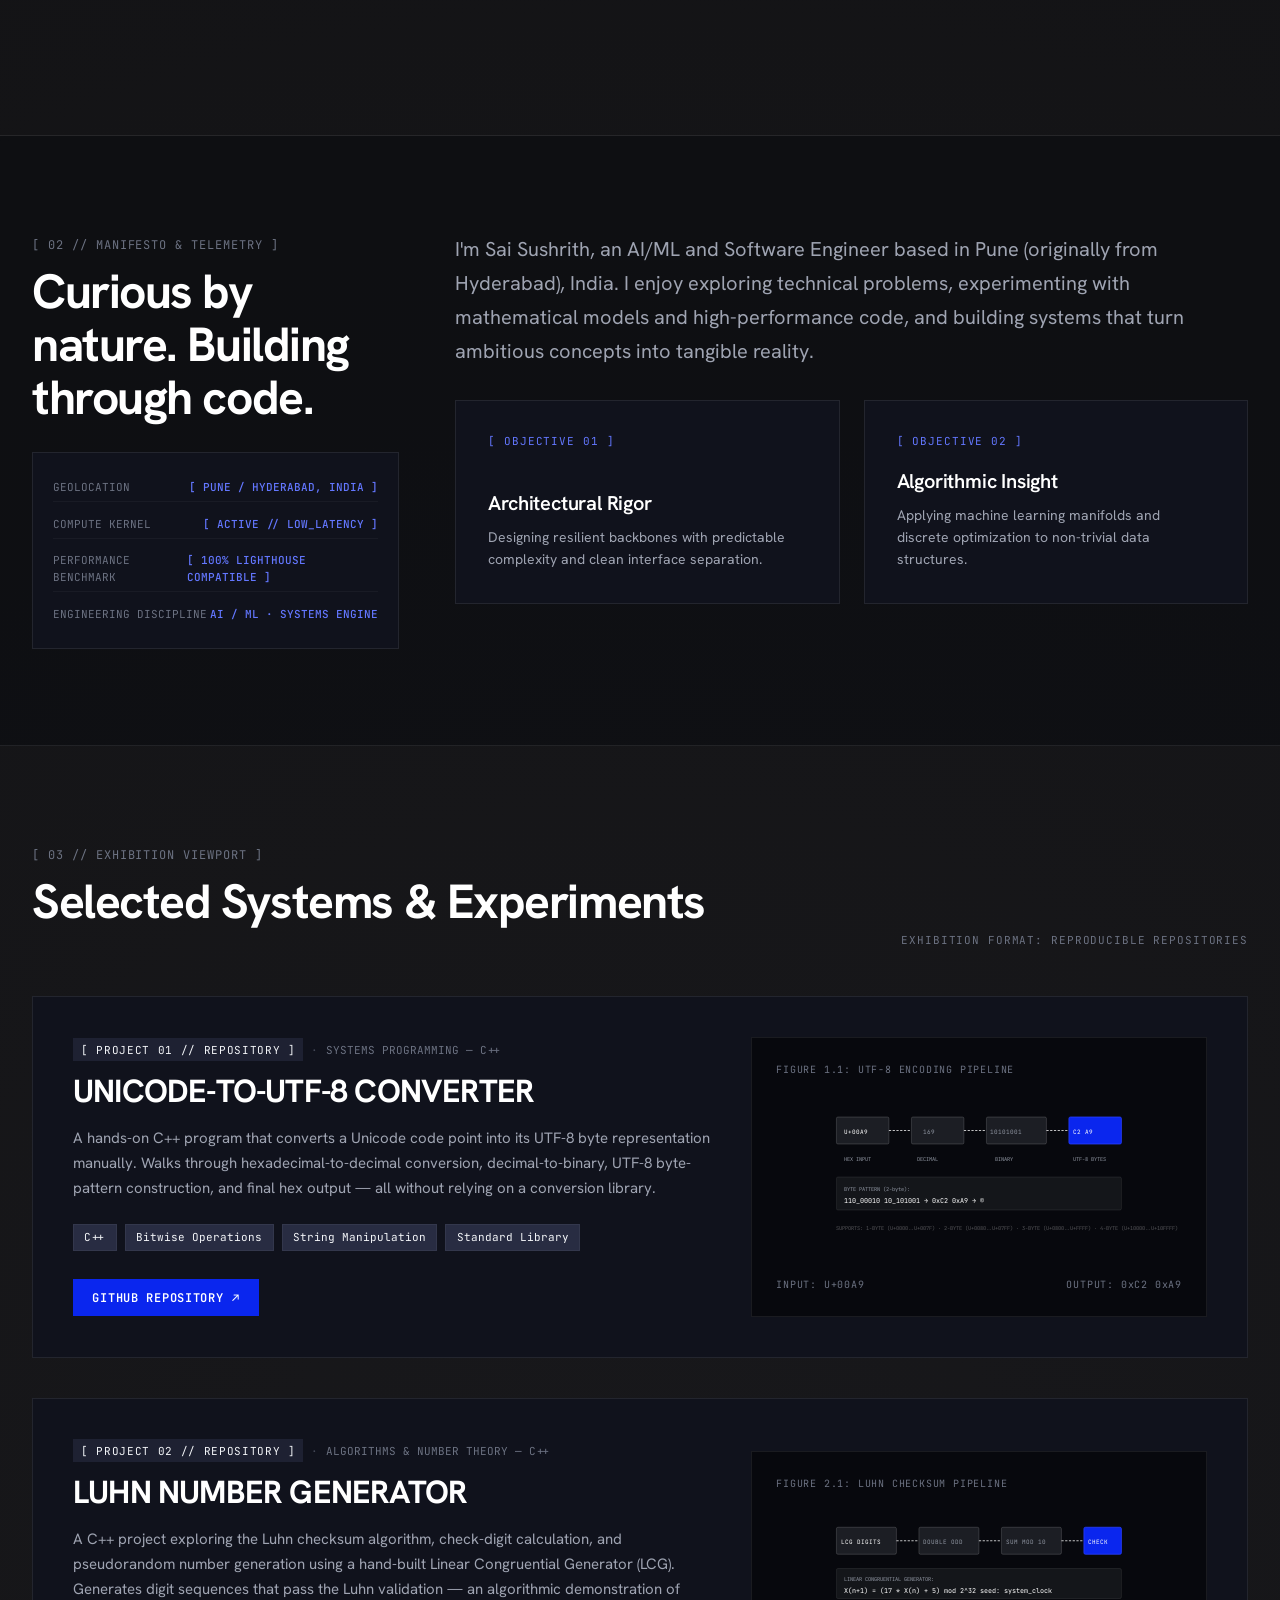
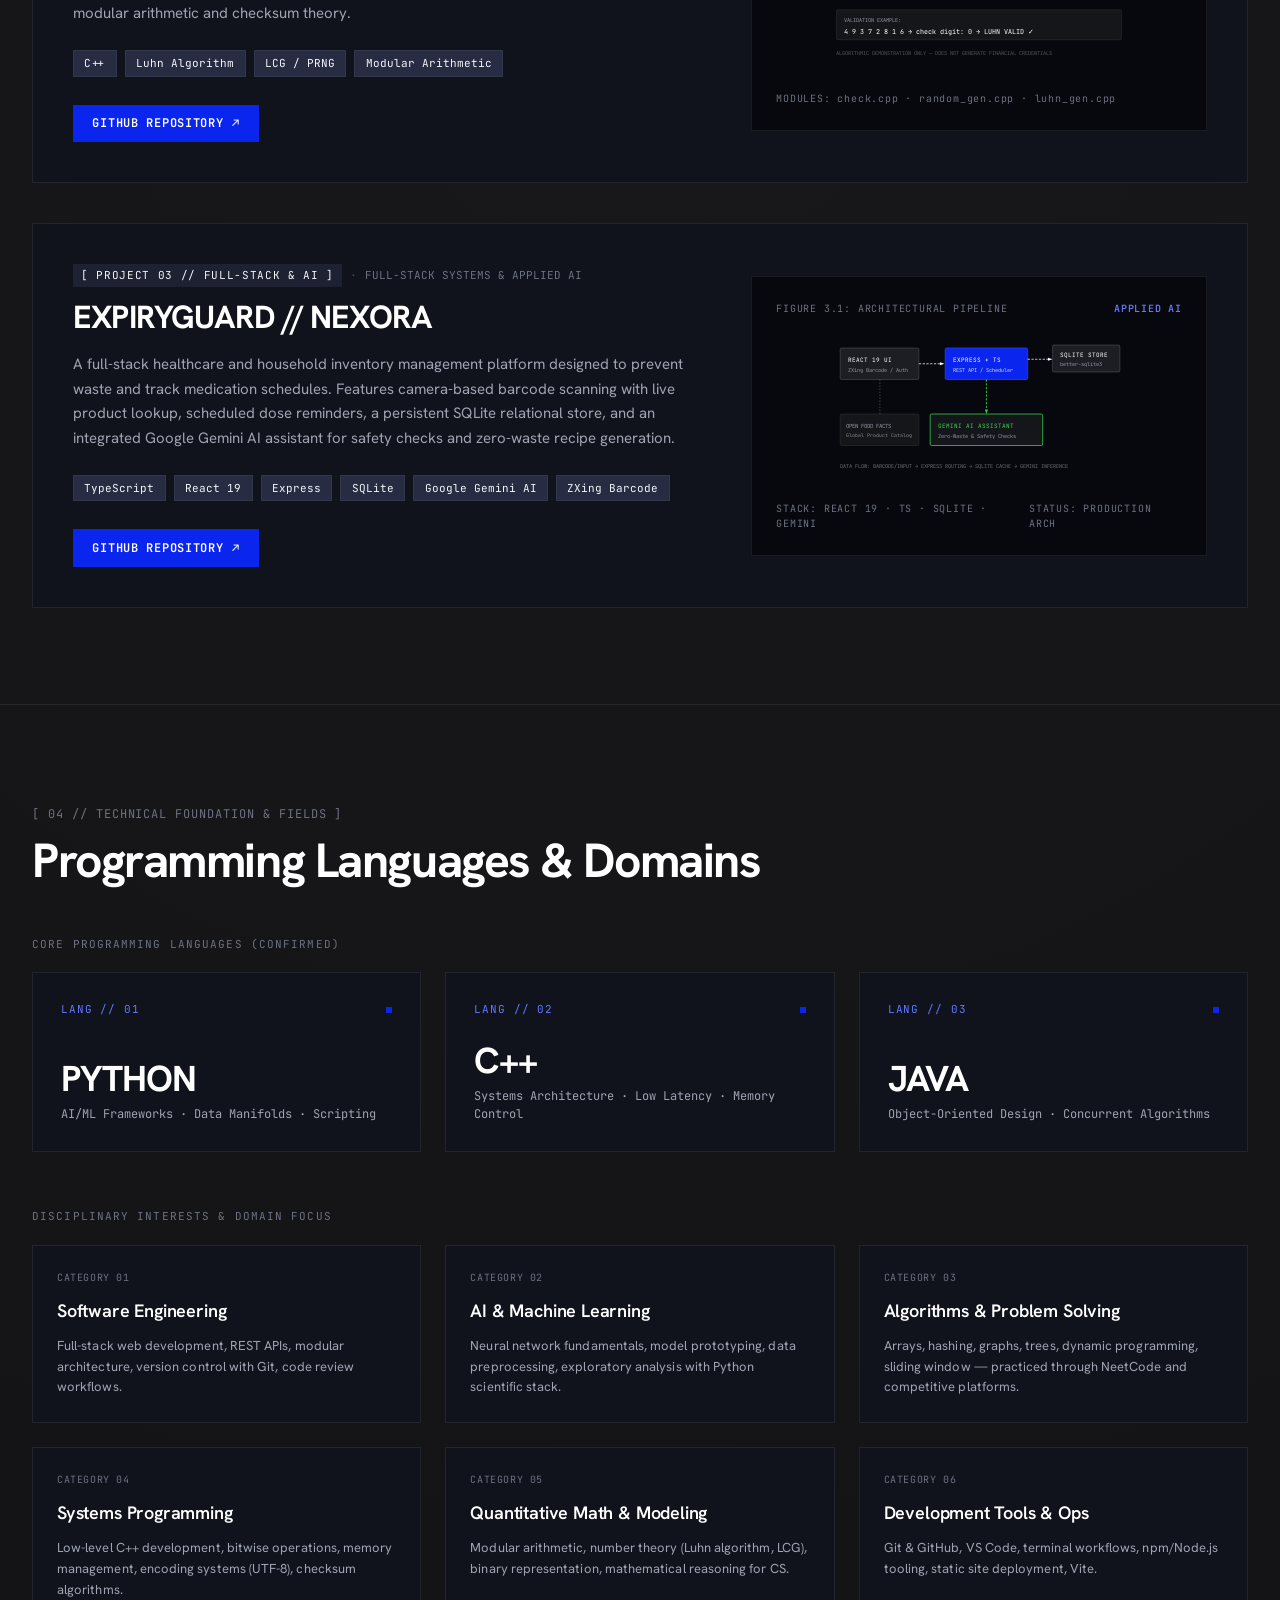
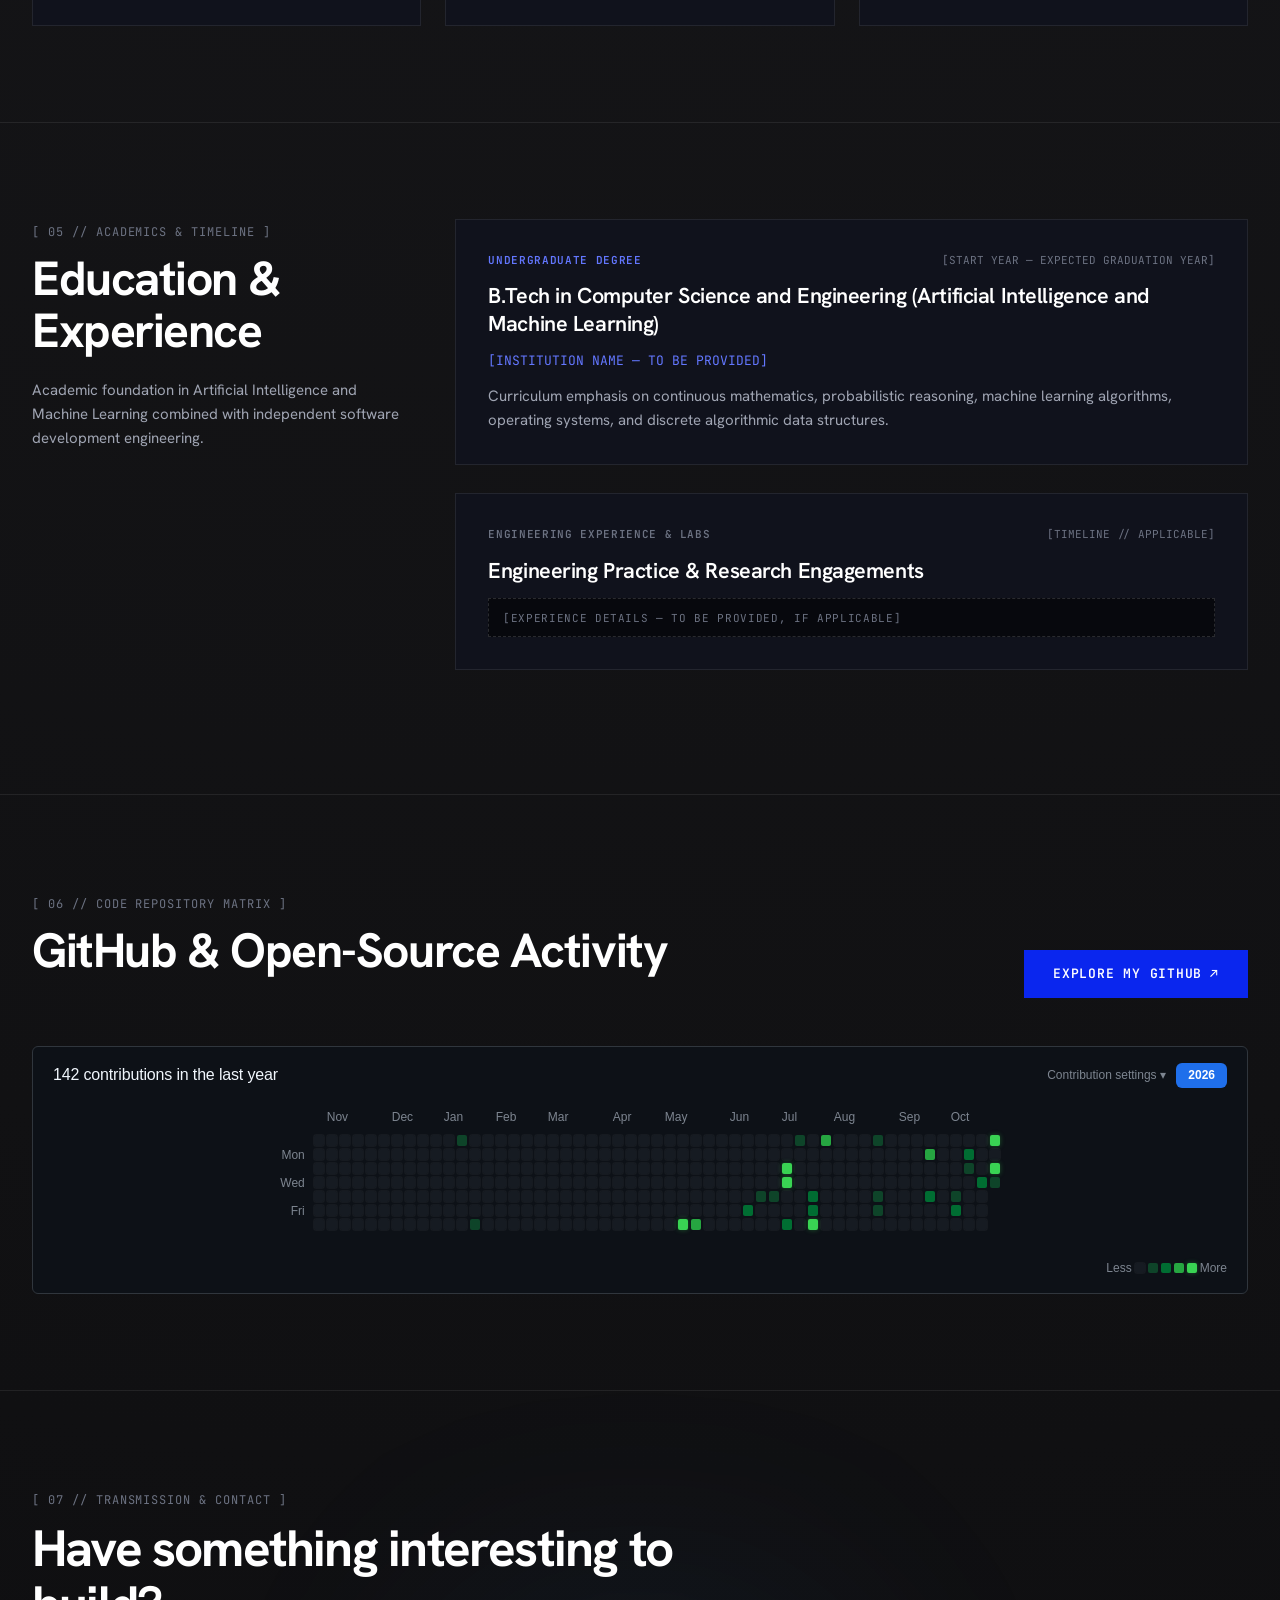
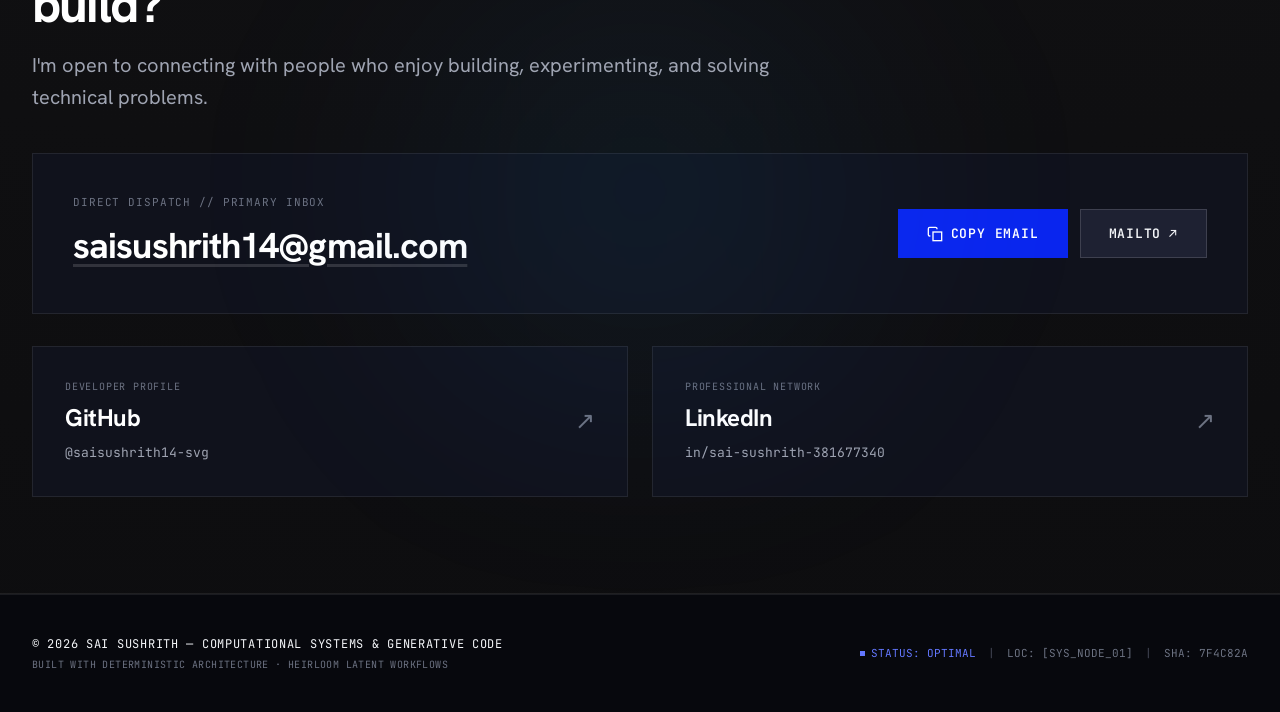
==== commit 3e4d5a05: "feat: integrate verified GitHub projects, 142 contributions heatmap, and LinkedIn" ====
--- a/index.html
+++ b/index.html
@@ -79,7 +79,7 @@
       </div>
       <div class="bottombar-right">
         <a href="https://github.com/saisushrith14-svg" target="_blank" rel="noopener noreferrer" class="quick-link">GitHub ↗</a>
-        <a href="#contact" class="quick-link">[LinkedIn Placeholder]</a>
+        <a href="https://www.linkedin.com/in/sai-sushrith-381677340/" target="_blank" rel="noopener noreferrer" class="quick-link">LinkedIn ↗</a>
         <a href="mailto:saisushrith14@gmail.com" class="quick-link">Contact</a>
       </div>
     </div>
@@ -197,6 +197,10 @@
               <span>Explore Projects</span>
               <span class="btn-arrow" aria-hidden="true">↓</span>
             </a>
+            <a href="https://www.linkedin.com/in/sai-sushrith-381677340/" target="_blank" rel="noopener noreferrer" class="btn btn-secondary">
+              <span>LinkedIn</span>
+              <span class="btn-arrow" aria-hidden="true">↗</span>
+            </a>
             <a href="#contact" class="btn btn-secondary">
               <span>Get in Touch</span>
               <span class="btn-arrow" aria-hidden="true">↗</span>
@@ -293,152 +297,184 @@
         </div>
 
         <div class="projects-list">
-          <!-- Project 01 -->
+          <!-- Project 01: Unicode-to-UTF-8 Converter -->
           <article class="project-card">
             <div class="project-details">
               <div class="project-meta-top">
-                <span class="project-status-tag">[ PROJECT 01 // REPOSITORY PLACEHOLDER ]</span>
+                <span class="project-status-tag">[ PROJECT 01 // REPOSITORY ]</span>
                 <span class="meta-dot">·</span>
-                <span class="project-category">Machine Learning &amp; Generative Models</span>
-              </div>
-
-              <h3 class="project-title">NEURAL SURFACE &amp; LATENT VISUALIZER</h3>
+                <span class="project-category">Systems Programming &mdash; C++</span>
+              </div>
+
+              <h3 class="project-title">UNICODE-TO-UTF-8 CONVERTER</h3>
 
               <p class="project-description">
-                High-dimensional manifold projection utility mapping latent representations of deep generative models into interactive topological surfaces. Explores vector embeddings, dimensionality reduction, and loss landscape contours.
+                A hands-on C++ program that converts a Unicode code point into its UTF-8 byte representation manually. Walks through hexadecimal-to-decimal conversion, decimal-to-binary, UTF-8 byte-pattern construction, and final hex output &mdash; all without relying on a conversion library.
               </p>
 
               <div class="tech-stack-row">
-                <span class="tech-chip">Python</span>
-                <span class="tech-chip">PyTorch</span>
-                <span class="tech-chip">Mathematical Manifolds</span>
-                <span class="tech-chip">Dimensionality Reduction</span>
+                <span class="tech-chip">C++</span>
+                <span class="tech-chip">Bitwise Operations</span>
+                <span class="tech-chip">String Manipulation</span>
+                <span class="tech-chip">Standard Library</span>
               </div>
 
               <div class="project-actions">
-                <a href="https://github.com/saisushrith14-svg" target="_blank" rel="noopener noreferrer" class="btn btn-primary btn-sm">
+                <a href="https://github.com/saisushrith14-svg/unicode-to-utf8" target="_blank" rel="noopener noreferrer" class="btn btn-primary btn-sm">
                   <span>GitHub Repository</span>
                   <span class="btn-arrow" aria-hidden="true">↗</span>
                 </a>
-                <a href="#projects" class="btn btn-secondary btn-sm">
-                  <span>Live Demo / Docs</span>
-                  <span class="btn-arrow" aria-hidden="true">↗</span>
-                </a>
               </div>
             </div>
 
             <div class="project-visual">
               <div class="figure-header">
-                <span>FIGURE 1.1: T-SNE MANIFOLD</span>
-                <span class="figure-live-indicator"><span class="pulse-dot"></span> LATENT ACTIVE</span>
-              </div>
-
-              <!-- Mathematical Generative SVG Topological Manifold -->
-              <svg class="project-figure-svg" viewBox="0 0 400 200" fill="none" xmlns="http://www.w3.org/2000/svg" role="img" aria-label="T-SNE Manifold topological chart">
-                <path d="M10 100 Q 100 20, 200 100 T 390 100" stroke="rgba(255,255,255,0.3)" stroke-dasharray="3 3" stroke-width="1.2"/>
-                <path d="M10 120 Q 100 40, 200 120 T 390 120" stroke="rgba(255,255,255,0.2)" stroke-dasharray="2 4" stroke-width="1"/>
-                <path d="M10 80 Q 100 0, 200 80 T 390 80" stroke="#0A26EE" stroke-width="2"/>
-                <circle cx="100" cy="40" r="4" fill="#FFFFFF"/>
-                <circle cx="200" cy="80" r="4" fill="#0A26EE"/>
-                <circle cx="280" cy="140" r="4" fill="#2B40FD"/>
-                <circle cx="340" cy="100" r="3" fill="#FFFFFF"/>
-                <line x1="100" y1="40" x2="200" y2="80" stroke="rgba(255,255,255,0.4)" stroke-width="0.75"/>
-                <line x1="200" y1="80" x2="280" y2="140" stroke="rgba(255,255,255,0.4)" stroke-width="0.75"/>
+                <span>FIGURE 1.1: UTF-8 ENCODING PIPELINE</span>
+              </div>
+
+              <!-- UTF-8 conversion pipeline diagram -->
+              <svg class="project-figure-svg" viewBox="0 0 400 200" fill="none" xmlns="http://www.w3.org/2000/svg" role="img" aria-label="UTF-8 conversion pipeline diagram">
+                <!-- Stage boxes -->
+                <rect x="10" y="20" width="70" height="36" rx="2" fill="#1C1E24" stroke="rgba(255,255,255,0.2)"/>
+                <text x="20" y="42" fill="#FFFFFF" font-family="'JetBrains Mono', monospace" font-size="8">U+00A9</text>
+
+                <rect x="110" y="20" width="70" height="36" rx="2" fill="#1C1E24" stroke="rgba(255,255,255,0.2)"/>
+                <text x="125" y="42" fill="#8E94A0" font-family="'JetBrains Mono', monospace" font-size="8">169</text>
+
+                <rect x="210" y="20" width="80" height="36" rx="2" fill="#1C1E24" stroke="rgba(255,255,255,0.2)"/>
+                <text x="215" y="42" fill="#8E94A0" font-family="'JetBrains Mono', monospace" font-size="8">10101001</text>
+
+                <rect x="320" y="20" width="70" height="36" rx="2" fill="#0A26EE" stroke="#2B40FD"/>
+                <text x="326" y="42" fill="#FFFFFF" font-family="'JetBrains Mono', monospace" font-size="8">C2 A9</text>
+
+                <!-- Arrows -->
+                <path d="M80 38 L110 38" stroke="#FFFFFF" stroke-dasharray="3 2" stroke-width="1"/>
+                <path d="M180 38 L210 38" stroke="#FFFFFF" stroke-dasharray="3 2" stroke-width="1"/>
+                <path d="M290 38 L320 38" stroke="#FFFFFF" stroke-dasharray="3 2" stroke-width="1"/>
+
+                <!-- Stage labels -->
+                <text x="20" y="78" fill="#8E94A0" font-family="'JetBrains Mono', monospace" font-size="7">HEX INPUT</text>
+                <text x="118" y="78" fill="#8E94A0" font-family="'JetBrains Mono', monospace" font-size="7">DECIMAL</text>
+                <text x="222" y="78" fill="#8E94A0" font-family="'JetBrains Mono', monospace" font-size="7">BINARY</text>
+                <text x="325" y="78" fill="#8E94A0" font-family="'JetBrains Mono', monospace" font-size="7">UTF-8 BYTES</text>
+
+                <!-- Byte pattern construction detail -->
+                <rect x="10" y="100" width="380" height="44" rx="2" fill="#14161A" stroke="rgba(255,255,255,0.1)"/>
+                <text x="20" y="118" fill="#8E94A0" font-family="'JetBrains Mono', monospace" font-size="7">BYTE PATTERN (2-byte):</text>
+                <text x="20" y="134" fill="#FFFFFF" font-family="'JetBrains Mono', monospace" font-size="9">110_00010  10_101001  →  0xC2  0xA9  →  ©</text>
+
+                <!-- Bottom annotation -->
+                <text x="10" y="170" fill="rgba(255,255,255,0.3)" font-family="'JetBrains Mono', monospace" font-size="7">SUPPORTS: 1-BYTE (U+0000..U+007F) · 2-BYTE (U+0080..U+07FF) · 3-BYTE (U+0800..U+FFFF) · 4-BYTE (U+10000..U+10FFFF)</text>
               </svg>
 
               <div class="figure-footer">
-                <span>EPOCH: 500/500</span>
-                <span>LOSS: 0.0024</span>
+                <span>INPUT: U+00A9</span>
+                <span>OUTPUT: 0xC2 0xA9</span>
               </div>
             </div>
           </article>
 
-          <!-- Project 02 -->
+          <!-- Project 02: Luhn Number Generator -->
           <article class="project-card">
             <div class="project-details">
               <div class="project-meta-top">
-                <span class="project-status-tag">[ PROJECT 02 // SYSTEMS ARCHITECTURE PLACEHOLDER ]</span>
+                <span class="project-status-tag">[ PROJECT 02 // REPOSITORY ]</span>
                 <span class="meta-dot">·</span>
-                <span class="project-category">Systems Programming</span>
-              </div>
-
-              <h3 class="project-title">DISTRIBUTED ASYNC RUNTIME &amp; PIPELINE</h3>
+                <span class="project-category">Algorithms &amp; Number Theory &mdash; C++</span>
+              </div>
+
+              <h3 class="project-title">LUHN NUMBER GENERATOR</h3>
 
               <p class="project-description">
-                Lightweight concurrent actor engine prioritizing deterministic event execution, thread-safe asynchronous channels, and cross-process data pipelines without locking overhead.
+                A C++ project exploring the Luhn checksum algorithm, check-digit calculation, and pseudorandom number generation using a hand-built Linear Congruential Generator (LCG). Generates digit sequences that pass the Luhn validation &mdash; an algorithmic demonstration of modular arithmetic and checksum theory.
               </p>
 
               <div class="tech-stack-row">
                 <span class="tech-chip">C++</span>
-                <span class="tech-chip">Asynchronous I/O</span>
-                <span class="tech-chip">IPC</span>
-                <span class="tech-chip">Lock-free Queues</span>
+                <span class="tech-chip">Luhn Algorithm</span>
+                <span class="tech-chip">LCG / PRNG</span>
+                <span class="tech-chip">Modular Arithmetic</span>
               </div>
 
               <div class="project-actions">
-                <a href="https://github.com/saisushrith14-svg" target="_blank" rel="noopener noreferrer" class="btn btn-primary btn-sm">
+                <a href="https://github.com/saisushrith14-svg/luhn-s-algorithm" target="_blank" rel="noopener noreferrer" class="btn btn-primary btn-sm">
                   <span>GitHub Repository</span>
                   <span class="btn-arrow" aria-hidden="true">↗</span>
                 </a>
-                <a href="#projects" class="btn btn-secondary btn-sm">
-                  <span>Technical Architecture</span>
-                  <span class="btn-arrow" aria-hidden="true">↗</span>
-                </a>
               </div>
             </div>
 
             <div class="project-visual">
               <div class="figure-header">
-                <span>FIGURE 2.1: THREAD PIPELINE MAP</span>
-                <span class="figure-status">ZERO_COPY_ACTIVE</span>
-              </div>
-
-              <!-- Architecture Pipeline SVG Diagram -->
-              <svg class="project-figure-svg" viewBox="0 0 400 200" fill="none" xmlns="http://www.w3.org/2000/svg" role="img" aria-label="Thread pipeline architectural diagram">
-                <rect x="20" y="30" width="80" height="40" fill="#1C1E24" stroke="rgba(255,255,255,0.15)"/>
-                <text x="35" y="55" fill="#FFFFFF" font-family="'JetBrains Mono', monospace" font-size="10">INGEST</text>
-                <rect x="160" y="30" width="80" height="40" fill="#0A26EE" stroke="#2B40FD"/>
-                <text x="175" y="55" fill="#FFFFFF" font-family="'JetBrains Mono', monospace" font-size="10">WORKER</text>
-                <rect x="300" y="30" width="80" height="40" fill="#1C1E24" stroke="rgba(255,255,255,0.15)"/>
-                <text x="320" y="55" fill="#FFFFFF" font-family="'JetBrains Mono', monospace" font-size="10">SINK</text>
-                <path d="M100 50 L160 50" stroke="#FFFFFF" stroke-dasharray="4 2" stroke-width="1.5"/>
-                <path d="M240 50 L300 50" stroke="#FFFFFF" stroke-dasharray="4 2" stroke-width="1.5"/>
-                <rect x="160" y="120" width="80" height="40" fill="#14161A" stroke="rgba(255,255,255,0.2)"/>
-                <text x="170" y="145" fill="#8E94A0" font-family="'JetBrains Mono', monospace" font-size="9">BUFFER_RING</text>
-                <path d="M200 70 L200 120" stroke="#8E94A0" stroke-width="1"/>
+                <span>FIGURE 2.1: LUHN CHECKSUM PIPELINE</span>
+              </div>
+
+              <!-- Luhn algorithm pipeline diagram -->
+              <svg class="project-figure-svg" viewBox="0 0 400 200" fill="none" xmlns="http://www.w3.org/2000/svg" role="img" aria-label="Luhn checksum pipeline diagram">
+                <!-- Input digits -->
+                <rect x="10" y="15" width="80" height="36" rx="2" fill="#1C1E24" stroke="rgba(255,255,255,0.2)"/>
+                <text x="16" y="37" fill="#FFFFFF" font-family="'JetBrains Mono', monospace" font-size="8">LCG DIGITS</text>
+
+                <rect x="120" y="15" width="80" height="36" rx="2" fill="#1C1E24" stroke="rgba(255,255,255,0.2)"/>
+                <text x="126" y="37" fill="#8E94A0" font-family="'JetBrains Mono', monospace" font-size="8">DOUBLE ODD</text>
+
+                <rect x="230" y="15" width="80" height="36" rx="2" fill="#1C1E24" stroke="rgba(255,255,255,0.2)"/>
+                <text x="236" y="37" fill="#8E94A0" font-family="'JetBrains Mono', monospace" font-size="8">SUM MOD 10</text>
+
+                <rect x="340" y="15" width="50" height="36" rx="2" fill="#0A26EE" stroke="#2B40FD"/>
+                <text x="346" y="37" fill="#FFFFFF" font-family="'JetBrains Mono', monospace" font-size="8">CHECK</text>
+
+                <!-- Arrows -->
+                <path d="M90 33 L120 33" stroke="#FFFFFF" stroke-dasharray="3 2" stroke-width="1"/>
+                <path d="M200 33 L230 33" stroke="#FFFFFF" stroke-dasharray="3 2" stroke-width="1"/>
+                <path d="M310 33 L340 33" stroke="#FFFFFF" stroke-dasharray="3 2" stroke-width="1"/>
+
+                <!-- LCG detail box -->
+                <rect x="10" y="70" width="380" height="40" rx="2" fill="#14161A" stroke="rgba(255,255,255,0.1)"/>
+                <text x="20" y="86" fill="#8E94A0" font-family="'JetBrains Mono', monospace" font-size="7">LINEAR CONGRUENTIAL GENERATOR:</text>
+                <text x="20" y="102" fill="#FFFFFF" font-family="'JetBrains Mono', monospace" font-size="9">X(n+1) = (17 * X(n) + 5) mod 2^32   seed: system_clock</text>
+
+                <!-- Validation example -->
+                <rect x="10" y="125" width="380" height="40" rx="2" fill="#14161A" stroke="rgba(255,255,255,0.1)"/>
+                <text x="20" y="141" fill="#8E94A0" font-family="'JetBrains Mono', monospace" font-size="7">VALIDATION EXAMPLE:</text>
+                <text x="20" y="157" fill="#FFFFFF" font-family="'JetBrains Mono', monospace" font-size="9">4 9 3 7 2 8 1 6 → check digit: 0 → LUHN VALID ✓</text>
+
+                <!-- Disclaimer -->
+                <text x="10" y="185" fill="rgba(255,255,255,0.3)" font-family="'JetBrains Mono', monospace" font-size="7">ALGORITHMIC DEMONSTRATION ONLY — DOES NOT GENERATE FINANCIAL CREDENTIALS</text>
               </svg>
 
               <div class="figure-footer">
-                <span>THROUGHPUT: 1.4M MSG/S</span>
-                <span>LATENCY: 0.12ms</span>
+                <span>MODULES: check.cpp · random_gen.cpp · luhn_gen.cpp</span>
               </div>
             </div>
           </article>
 
-          <!-- Project 03 -->
+          <!-- Project 03: Nexora (ExpiryGuard) -->
           <article class="project-card">
             <div class="project-details">
               <div class="project-meta-top">
-                <span class="project-status-tag">[ PROJECT 03 // COMPUTATIONAL GEOMETRY PLACEHOLDER ]</span>
+                <span class="project-status-tag">[ PROJECT 03 // FULL-STACK &amp; AI ]</span>
                 <span class="meta-dot">·</span>
-                <span class="project-category">Algorithms &amp; Optimization</span>
-              </div>
-
-              <h3 class="project-title">GRAPH TOPOLOGY &amp; MATRIX ALGORITHMS</h3>
+                <span class="project-category">Full-Stack Systems &amp; Applied AI</span>
+              </div>
+
+              <h3 class="project-title">EXPIRYGUARD // NEXORA</h3>
 
               <p class="project-description">
-                Java-based numerical workbench executing high-performance sparse matrix operations, spectral graph clustering, and topological node traversals with strict memory profiling.
+                A full-stack healthcare and household inventory management platform designed to prevent waste and track medication schedules. Features camera-based barcode scanning with live product lookup, scheduled dose reminders, a persistent SQLite relational store, and an integrated Google Gemini AI assistant for safety checks and zero-waste recipe generation.
               </p>
 
               <div class="tech-stack-row">
-                <span class="tech-chip">Java</span>
-                <span class="tech-chip">Vector Math</span>
-                <span class="tech-chip">Discrete Mathematics</span>
-                <span class="tech-chip">Sparse Matrices</span>
+                <span class="tech-chip">TypeScript</span>
+                <span class="tech-chip">React 19</span>
+                <span class="tech-chip">Express</span>
+                <span class="tech-chip">SQLite</span>
+                <span class="tech-chip">Google Gemini AI</span>
+                <span class="tech-chip">ZXing Barcode</span>
               </div>
 
               <div class="project-actions">
-                <a href="https://github.com/saisushrith14-svg" target="_blank" rel="noopener noreferrer" class="btn btn-primary btn-sm">
+                <a href="https://github.com/saisushrith14-svg/Nexora" target="_blank" rel="noopener noreferrer" class="btn btn-primary btn-sm">
                   <span>GitHub Repository</span>
                   <span class="btn-arrow" aria-hidden="true">↗</span>
                 </a>
@@ -447,28 +483,58 @@
 
             <div class="project-visual">
               <div class="figure-header">
-                <span>FIGURE 3.1: ADJACENCY MATRIX GRAPH</span>
-                <span class="figure-complexity">O(V + E)</span>
-              </div>
-
-              <!-- Graph Adjacency SVG -->
-              <svg class="project-figure-svg" viewBox="0 0 400 200" fill="none" xmlns="http://www.w3.org/2000/svg" role="img" aria-label="Graph adjacency diagram">
-                <circle cx="200" cy="100" r="14" fill="#0A26EE" stroke="#FFFFFF" stroke-width="1.5"/>
-                <circle cx="120" cy="60" r="8" fill="#1C1E24" stroke="#8E94A0" stroke-width="1"/>
-                <circle cx="280" cy="60" r="8" fill="#1C1E24" stroke="#8E94A0" stroke-width="1"/>
-                <circle cx="140" cy="150" r="8" fill="#1C1E24" stroke="#8E94A0" stroke-width="1"/>
-                <circle cx="260" cy="150" r="8" fill="#1C1E24" stroke="#8E94A0" stroke-width="1"/>
-                <line x1="200" y1="100" x2="120" y2="60" stroke="#FFFFFF" stroke-width="1"/>
-                <line x1="200" y1="100" x2="280" y2="60" stroke="#FFFFFF" stroke-width="1"/>
-                <line x1="200" y1="100" x2="140" y2="150" stroke="#FFFFFF" stroke-width="1"/>
-                <line x1="200" y1="100" x2="260" y2="150" stroke="#FFFFFF" stroke-width="1"/>
-                <line x1="120" y1="60" x2="140" y2="150" stroke="#8E94A0" stroke-dasharray="2 2" stroke-width="0.75"/>
-                <line x1="280" y1="60" x2="260" y2="150" stroke="#8E94A0" stroke-dasharray="2 2" stroke-width="0.75"/>
+                <span>FIGURE 3.1: ARCHITECTURAL PIPELINE</span>
+                <span class="figure-complexity">APPLIED AI</span>
+              </div>
+
+              <!-- Full-Stack Architecture SVG Diagram -->
+              <svg class="project-figure-svg" viewBox="0 0 400 200" fill="none" xmlns="http://www.w3.org/2000/svg" role="img" aria-label="ExpiryGuard full-stack and AI architecture diagram">
+                <!-- Client Tier -->
+                <rect x="15" y="20" width="105" height="42" rx="2" fill="#1C1E24" stroke="rgba(255,255,255,0.2)"/>
+                <text x="25" y="38" fill="#FFFFFF" font-family="'JetBrains Mono', monospace" font-size="8">REACT 19 UI</text>
+                <text x="25" y="52" fill="#8E94A0" font-family="'JetBrains Mono', monospace" font-size="7">ZXing Barcode / Auth</text>
+
+                <!-- Arrow Client to Server -->
+                <path d="M120 41 L148 41" stroke="#FFFFFF" stroke-dasharray="3 2" stroke-width="1"/>
+                <polygon points="148,39 154,41 148,43" fill="#FFFFFF"/>
+
+                <!-- Server Tier -->
+                <rect x="155" y="20" width="110" height="42" rx="2" fill="#0A26EE" stroke="#2B40FD"/>
+                <text x="165" y="38" fill="#FFFFFF" font-family="'JetBrains Mono', monospace" font-size="8">EXPRESS + TS</text>
+                <text x="165" y="52" fill="rgba(255,255,255,0.8)" font-family="'JetBrains Mono', monospace" font-size="7">REST API / Scheduler</text>
+
+                <!-- Arrow Server to DB -->
+                <path d="M265 35 L292 35" stroke="#FFFFFF" stroke-dasharray="3 2" stroke-width="1"/>
+                <polygon points="292,33 298,35 292,37" fill="#FFFFFF"/>
+
+                <!-- Storage Tier -->
+                <rect x="298" y="16" width="90" height="36" rx="2" fill="#1C1E24" stroke="rgba(255,255,255,0.2)"/>
+                <text x="308" y="32" fill="#FFFFFF" font-family="'JetBrains Mono', monospace" font-size="8">SQLITE STORE</text>
+                <text x="308" y="44" fill="#8E94A0" font-family="'JetBrains Mono', monospace" font-size="7">better-sqlite3</text>
+
+                <!-- Arrow Server to AI -->
+                <path d="M210 62 L210 102" stroke="#39d353" stroke-dasharray="3 2" stroke-width="1.2"/>
+                <polygon points="208,102 210,108 212,102" fill="#39d353"/>
+
+                <!-- AI Tier -->
+                <rect x="135" y="108" width="150" height="42" rx="2" fill="#14161A" stroke="#39d353"/>
+                <text x="145" y="126" fill="#39d353" font-family="'JetBrains Mono', monospace" font-size="8">GEMINI AI ASSISTANT</text>
+                <text x="145" y="140" fill="#8E94A0" font-family="'JetBrains Mono', monospace" font-size="7">Zero-Waste &amp; Safety Checks</text>
+
+                <!-- External Barcode Lookup -->
+                <rect x="15" y="108" width="105" height="42" rx="2" fill="#14161A" stroke="rgba(255,255,255,0.1)"/>
+                <text x="23" y="126" fill="#8E94A0" font-family="'JetBrains Mono', monospace" font-size="7.5">OPEN FOOD FACTS</text>
+                <text x="23" y="139" fill="rgba(255,255,255,0.5)" font-family="'JetBrains Mono', monospace" font-size="6.5">Global Product Catalog</text>
+
+                <path d="M68 62 L68 108" stroke="rgba(255,255,255,0.3)" stroke-dasharray="2 2" stroke-width="1"/>
+
+                <!-- Bottom Pipeline Legend -->
+                <text x="15" y="180" fill="rgba(255,255,255,0.4)" font-family="'JetBrains Mono', monospace" font-size="7">DATA FLOW: BARCODE/INPUT &rarr; EXPRESS ROUTING &rarr; SQLITE CACHE &rarr; GEMINI INFERENCE</text>
               </svg>
 
               <div class="figure-footer">
-                <span>VERTICES: 12,400</span>
-                <span>EDGES: 98,120</span>
+                <span>STACK: REACT 19 · TS · SQLITE · GEMINI</span>
+                <span>STATUS: PRODUCTION ARCH</span>
               </div>
             </div>
           </article>
@@ -532,37 +598,37 @@
             <div class="domain-card">
               <span class="domain-index">CATEGORY 01</span>
               <h4 class="domain-title">Software Engineering</h4>
-              <div class="placeholder-box">[SKILLS TO BE PROVIDED]</div>
+              <p class="domain-desc">Full-stack web development, REST APIs, modular architecture, version control with Git, code review workflows.</p>
             </div>
 
             <div class="domain-card">
               <span class="domain-index">CATEGORY 02</span>
               <h4 class="domain-title">AI &amp; Machine Learning</h4>
-              <div class="placeholder-box">[SKILLS TO BE PROVIDED]</div>
+              <p class="domain-desc">Neural network fundamentals, model prototyping, data preprocessing, exploratory analysis with Python scientific stack.</p>
             </div>
 
             <div class="domain-card">
               <span class="domain-index">CATEGORY 03</span>
               <h4 class="domain-title">Algorithms &amp; Problem Solving</h4>
-              <div class="placeholder-box">[SKILLS TO BE PROVIDED]</div>
+              <p class="domain-desc">Arrays, hashing, graphs, trees, dynamic programming, sliding window — practiced through NeetCode and competitive platforms.</p>
             </div>
 
             <div class="domain-card">
               <span class="domain-index">CATEGORY 04</span>
               <h4 class="domain-title">Systems Programming</h4>
-              <div class="placeholder-box">[SKILLS TO BE PROVIDED]</div>
+              <p class="domain-desc">Low-level C++ development, bitwise operations, memory management, encoding systems (UTF-8), checksum algorithms.</p>
             </div>
 
             <div class="domain-card">
               <span class="domain-index">CATEGORY 05</span>
               <h4 class="domain-title">Quantitative Math &amp; Modeling</h4>
-              <div class="placeholder-box">[SKILLS TO BE PROVIDED]</div>
+              <p class="domain-desc">Modular arithmetic, number theory (Luhn algorithm, LCG), binary representation, mathematical reasoning for CS.</p>
             </div>
 
             <div class="domain-card">
               <span class="domain-index">CATEGORY 06</span>
               <h4 class="domain-title">Development Tools &amp; Ops</h4>
-              <div class="placeholder-box">[TOOLS TO BE PROVIDED]</div>
+              <p class="domain-desc">Git &amp; GitHub, VS Code, terminal workflows, npm/Node.js tooling, static site deployment, Vite.</p>
             </div>
           </div>
         </div>
@@ -635,33 +701,438 @@
           </a>
         </div>
 
-        <div class="activity-matrix-container">
-          <div class="matrix-header">
-            <div class="matrix-profile-info">
-              <span class="matrix-user">PROFILE: @saisushrith14-svg</span>
-              <span class="meta-dot">·</span>
-              <span>REPRESENTATIVE COMMIT FREQUENCY</span>
-            </div>
-            <span class="matrix-status">MONOCHROMATIC ACTIVITY SPECTRUM</span>
-          </div>
-
-          <!-- Deterministic Monochromatic Contribution Heatmap -->
-          <div class="matrix-grid-wrapper">
-            <div class="activity-grid" id="activity-grid" role="region" aria-label="Commit cadence visualization">
-              <!-- Populated via script.js -->
-            </div>
-          </div>
-
-          <div class="matrix-footer">
-            <span class="matrix-note">* Representative activity matrix simulating distributed engineering cadence without fabricated telemetry counts.</span>
-            <div class="matrix-legend">
-              <span>LESS</span>
-              <span class="legend-cell shade-0"></span>
-              <span class="legend-cell shade-1"></span>
-              <span class="legend-cell shade-2"></span>
-              <span class="legend-cell shade-3"></span>
-              <span class="legend-cell shade-4"></span>
-              <span>MORE</span>
+        <div class="contrib-widget">
+          <div class="contrib-header">
+            <h3 class="contrib-title">142 contributions in the last year</h3>
+            <div class="contrib-header-actions">
+              <span class="contrib-settings-btn">Contribution settings ▾</span>
+              <span class="contrib-year-badge">2026</span>
+            </div>
+          </div>
+
+          <div class="contrib-table-wrapper">
+<table class="contrib-table">
+<thead>
+  <tr style="height: 14px">
+    <td style="width: 28px"></td>
+    <td class="contrib-month-label"></td>
+    <td class="contrib-month-label" colspan="5">Nov</td>
+    <td class="contrib-month-label" colspan="4">Dec</td>
+    <td class="contrib-month-label" colspan="4">Jan</td>
+    <td class="contrib-month-label" colspan="4">Feb</td>
+    <td class="contrib-month-label" colspan="5">Mar</td>
+    <td class="contrib-month-label" colspan="4">Apr</td>
+    <td class="contrib-month-label" colspan="5">May</td>
+    <td class="contrib-month-label" colspan="4">Jun</td>
+    <td class="contrib-month-label" colspan="4">Jul</td>
+    <td class="contrib-month-label" colspan="5">Aug</td>
+    <td class="contrib-month-label" colspan="4">Sep</td>
+    <td class="contrib-month-label" colspan="4">Oct</td>
+  </tr>
+</thead>
+<tbody>
+  <tr style="height: 11px">
+    <td class="contrib-day-label"></td>
+    <td class="contrib-day-cell level-0" data-date="2025-10-26" data-level="0" data-tip="No contributions on October 26th."></td>
+    <td class="contrib-day-cell level-0" data-date="2025-11-02" data-level="0" data-tip="No contributions on November 2nd."></td>
+    <td class="contrib-day-cell level-0" data-date="2025-11-09" data-level="0" data-tip="No contributions on November 9th."></td>
+    <td class="contrib-day-cell level-0" data-date="2025-11-16" data-level="0" data-tip="No contributions on November 16th."></td>
+    <td class="contrib-day-cell level-0" data-date="2025-11-23" data-level="0" data-tip="No contributions on November 23rd."></td>
+    <td class="contrib-day-cell level-0" data-date="2025-11-30" data-level="0" data-tip="No contributions on November 30th."></td>
+    <td class="contrib-day-cell level-0" data-date="2025-12-07" data-level="0" data-tip="No contributions on December 7th."></td>
+    <td class="contrib-day-cell level-0" data-date="2025-12-14" data-level="0" data-tip="No contributions on December 14th."></td>
+    <td class="contrib-day-cell level-0" data-date="2025-12-21" data-level="0" data-tip="No contributions on December 21st."></td>
+    <td class="contrib-day-cell level-0" data-date="2025-12-28" data-level="0" data-tip="No contributions on December 28th."></td>
+    <td class="contrib-day-cell level-0" data-date="2026-01-04" data-level="0" data-tip="No contributions on January 4th."></td>
+    <td class="contrib-day-cell level-1" data-date="2026-01-11" data-level="1" data-tip="1 contribution on January 11th."></td>
+    <td class="contrib-day-cell level-0" data-date="2026-01-18" data-level="0" data-tip="No contributions on January 18th."></td>
+    <td class="contrib-day-cell level-0" data-date="2026-01-25" data-level="0" data-tip="No contributions on January 25th."></td>
+    <td class="contrib-day-cell level-0" data-date="2026-02-01" data-level="0" data-tip="No contributions on February 1st."></td>
+    <td class="contrib-day-cell level-0" data-date="2026-02-08" data-level="0" data-tip="No contributions on February 8th."></td>
+    <td class="contrib-day-cell level-0" data-date="2026-02-15" data-level="0" data-tip="No contributions on February 15th."></td>
+    <td class="contrib-day-cell level-0" data-date="2026-02-22" data-level="0" data-tip="No contributions on February 22nd."></td>
+    <td class="contrib-day-cell level-0" data-date="2026-03-01" data-level="0" data-tip="No contributions on March 1st."></td>
+    <td class="contrib-day-cell level-0" data-date="2026-03-08" data-level="0" data-tip="No contributions on March 8th."></td>
+    <td class="contrib-day-cell level-0" data-date="2026-03-15" data-level="0" data-tip="No contributions on March 15th."></td>
+    <td class="contrib-day-cell level-0" data-date="2026-03-22" data-level="0" data-tip="No contributions on March 22nd."></td>
+    <td class="contrib-day-cell level-0" data-date="2026-03-29" data-level="0" data-tip="No contributions on March 29th."></td>
+    <td class="contrib-day-cell level-0" data-date="2026-04-05" data-level="0" data-tip="No contributions on April 5th."></td>
+    <td class="contrib-day-cell level-0" data-date="2026-04-12" data-level="0" data-tip="No contributions on April 12th."></td>
+    <td class="contrib-day-cell level-0" data-date="2026-04-19" data-level="0" data-tip="No contributions on April 19th."></td>
+    <td class="contrib-day-cell level-0" data-date="2026-04-26" data-level="0" data-tip="No contributions on April 26th."></td>
+    <td class="contrib-day-cell level-0" data-date="2026-05-03" data-level="0" data-tip="No contributions on May 3rd."></td>
+    <td class="contrib-day-cell level-0" data-date="2026-05-10" data-level="0" data-tip="No contributions on May 10th."></td>
+    <td class="contrib-day-cell level-0" data-date="2026-05-17" data-level="0" data-tip="No contributions on May 17th."></td>
+    <td class="contrib-day-cell level-0" data-date="2026-05-24" data-level="0" data-tip="No contributions on May 24th."></td>
+    <td class="contrib-day-cell level-0" data-date="2026-05-31" data-level="0" data-tip="No contributions on May 31st."></td>
+    <td class="contrib-day-cell level-0" data-date="2026-06-07" data-level="0" data-tip="No contributions on June 7th."></td>
+    <td class="contrib-day-cell level-0" data-date="2026-06-14" data-level="0" data-tip="No contributions on June 14th."></td>
+    <td class="contrib-day-cell level-0" data-date="2026-06-21" data-level="0" data-tip="No contributions on June 21st."></td>
+    <td class="contrib-day-cell level-0" data-date="2026-06-28" data-level="0" data-tip="No contributions on June 28th."></td>
+    <td class="contrib-day-cell level-0" data-date="2026-07-05" data-level="0" data-tip="No contributions on July 5th."></td>
+    <td class="contrib-day-cell level-1" data-date="2026-07-12" data-level="1" data-tip="2 contributions on July 12th."></td>
+    <td class="contrib-day-cell level-0" data-date="2026-07-19" data-level="0" data-tip="No contributions on July 19th."></td>
+    <td class="contrib-day-cell level-3" data-date="2026-07-26" data-level="3" data-tip="6 contributions on July 26th."></td>
+    <td class="contrib-day-cell level-0" data-date="2026-08-02" data-level="0" data-tip="No contributions on August 2nd."></td>
+    <td class="contrib-day-cell level-0" data-date="2026-08-09" data-level="0" data-tip="No contributions on August 9th."></td>
+    <td class="contrib-day-cell level-0" data-date="2026-08-16" data-level="0" data-tip="No contributions on August 16th."></td>
+    <td class="contrib-day-cell level-1" data-date="2026-08-23" data-level="1" data-tip="2 contributions on August 23rd."></td>
+    <td class="contrib-day-cell level-0" data-date="2026-08-30" data-level="0" data-tip="No contributions on August 30th."></td>
+    <td class="contrib-day-cell level-0" data-date="2026-09-06" data-level="0" data-tip="No contributions on September 6th."></td>
+    <td class="contrib-day-cell level-0" data-date="2026-09-13" data-level="0" data-tip="No contributions on September 13th."></td>
+    <td class="contrib-day-cell level-0" data-date="2026-09-20" data-level="0" data-tip="No contributions on September 20th."></td>
+    <td class="contrib-day-cell level-0" data-date="2026-09-27" data-level="0" data-tip="No contributions on September 27th."></td>
+    <td class="contrib-day-cell level-0" data-date="2026-10-04" data-level="0" data-tip="No contributions on October 4th."></td>
+    <td class="contrib-day-cell level-0" data-date="2026-10-11" data-level="0" data-tip="No contributions on October 11th."></td>
+    <td class="contrib-day-cell level-0" data-date="2026-10-18" data-level="0" data-tip="No contributions on October 18th."></td>
+    <td class="contrib-day-cell level-4" data-date="2026-10-25" data-level="4" data-tip="22 contributions on October 25th."></td>
+  </tr>
+  <tr style="height: 11px">
+    <td class="contrib-day-label">Mon</td>
+    <td class="contrib-day-cell level-0" data-date="2025-10-27" data-level="0" data-tip="No contributions on October 27th."></td>
+    <td class="contrib-day-cell level-0" data-date="2025-11-03" data-level="0" data-tip="No contributions on November 3rd."></td>
+    <td class="contrib-day-cell level-0" data-date="2025-11-10" data-level="0" data-tip="No contributions on November 10th."></td>
+    <td class="contrib-day-cell level-0" data-date="2025-11-17" data-level="0" data-tip="No contributions on November 17th."></td>
+    <td class="contrib-day-cell level-0" data-date="2025-11-24" data-level="0" data-tip="No contributions on November 24th."></td>
+    <td class="contrib-day-cell level-0" data-date="2025-12-01" data-level="0" data-tip="No contributions on December 1st."></td>
+    <td class="contrib-day-cell level-0" data-date="2025-12-08" data-level="0" data-tip="No contributions on December 8th."></td>
+    <td class="contrib-day-cell level-0" data-date="2025-12-15" data-level="0" data-tip="No contributions on December 15th."></td>
+    <td class="contrib-day-cell level-0" data-date="2025-12-22" data-level="0" data-tip="No contributions on December 22nd."></td>
+    <td class="contrib-day-cell level-0" data-date="2025-12-29" data-level="0" data-tip="No contributions on December 29th."></td>
+    <td class="contrib-day-cell level-0" data-date="2026-01-05" data-level="0" data-tip="No contributions on January 5th."></td>
+    <td class="contrib-day-cell level-0" data-date="2026-01-12" data-level="0" data-tip="No contributions on January 12th."></td>
+    <td class="contrib-day-cell level-0" data-date="2026-01-19" data-level="0" data-tip="No contributions on January 19th."></td>
+    <td class="contrib-day-cell level-0" data-date="2026-01-26" data-level="0" data-tip="No contributions on January 26th."></td>
+    <td class="contrib-day-cell level-0" data-date="2026-02-02" data-level="0" data-tip="No contributions on February 2nd."></td>
+    <td class="contrib-day-cell level-0" data-date="2026-02-09" data-level="0" data-tip="No contributions on February 9th."></td>
+    <td class="contrib-day-cell level-0" data-date="2026-02-16" data-level="0" data-tip="No contributions on February 16th."></td>
+    <td class="contrib-day-cell level-0" data-date="2026-02-23" data-level="0" data-tip="No contributions on February 23rd."></td>
+    <td class="contrib-day-cell level-0" data-date="2026-03-02" data-level="0" data-tip="No contributions on March 2nd."></td>
+    <td class="contrib-day-cell level-0" data-date="2026-03-09" data-level="0" data-tip="No contributions on March 9th."></td>
+    <td class="contrib-day-cell level-0" data-date="2026-03-16" data-level="0" data-tip="No contributions on March 16th."></td>
+    <td class="contrib-day-cell level-0" data-date="2026-03-23" data-level="0" data-tip="No contributions on March 23rd."></td>
+    <td class="contrib-day-cell level-0" data-date="2026-03-30" data-level="0" data-tip="No contributions on March 30th."></td>
+    <td class="contrib-day-cell level-0" data-date="2026-04-06" data-level="0" data-tip="No contributions on April 6th."></td>
+    <td class="contrib-day-cell level-0" data-date="2026-04-13" data-level="0" data-tip="No contributions on April 13th."></td>
+    <td class="contrib-day-cell level-0" data-date="2026-04-20" data-level="0" data-tip="No contributions on April 20th."></td>
+    <td class="contrib-day-cell level-0" data-date="2026-04-27" data-level="0" data-tip="No contributions on April 27th."></td>
+    <td class="contrib-day-cell level-0" data-date="2026-05-04" data-level="0" data-tip="No contributions on May 4th."></td>
+    <td class="contrib-day-cell level-0" data-date="2026-05-11" data-level="0" data-tip="No contributions on May 11th."></td>
+    <td class="contrib-day-cell level-0" data-date="2026-05-18" data-level="0" data-tip="No contributions on May 18th."></td>
+    <td class="contrib-day-cell level-0" data-date="2026-05-25" data-level="0" data-tip="No contributions on May 25th."></td>
+    <td class="contrib-day-cell level-0" data-date="2026-06-01" data-level="0" data-tip="No contributions on June 1st."></td>
+    <td class="contrib-day-cell level-0" data-date="2026-06-08" data-level="0" data-tip="No contributions on June 8th."></td>
+    <td class="contrib-day-cell level-0" data-date="2026-06-15" data-level="0" data-tip="No contributions on June 15th."></td>
+    <td class="contrib-day-cell level-0" data-date="2026-06-22" data-level="0" data-tip="No contributions on June 22nd."></td>
+    <td class="contrib-day-cell level-0" data-date="2026-06-29" data-level="0" data-tip="No contributions on June 29th."></td>
+    <td class="contrib-day-cell level-0" data-date="2026-07-06" data-level="0" data-tip="No contributions on July 6th."></td>
+    <td class="contrib-day-cell level-0" data-date="2026-07-13" data-level="0" data-tip="No contributions on July 13th."></td>
+    <td class="contrib-day-cell level-0" data-date="2026-07-20" data-level="0" data-tip="No contributions on July 20th."></td>
+    <td class="contrib-day-cell level-0" data-date="2026-07-27" data-level="0" data-tip="No contributions on July 27th."></td>
+    <td class="contrib-day-cell level-0" data-date="2026-08-03" data-level="0" data-tip="No contributions on August 3rd."></td>
+    <td class="contrib-day-cell level-0" data-date="2026-08-10" data-level="0" data-tip="No contributions on August 10th."></td>
+    <td class="contrib-day-cell level-0" data-date="2026-08-17" data-level="0" data-tip="No contributions on August 17th."></td>
+    <td class="contrib-day-cell level-0" data-date="2026-08-24" data-level="0" data-tip="No contributions on August 24th."></td>
+    <td class="contrib-day-cell level-0" data-date="2026-08-31" data-level="0" data-tip="No contributions on August 31st."></td>
+    <td class="contrib-day-cell level-0" data-date="2026-09-07" data-level="0" data-tip="No contributions on September 7th."></td>
+    <td class="contrib-day-cell level-0" data-date="2026-09-14" data-level="0" data-tip="No contributions on September 14th."></td>
+    <td class="contrib-day-cell level-3" data-date="2026-09-21" data-level="3" data-tip="5 contributions on September 21st."></td>
+    <td class="contrib-day-cell level-0" data-date="2026-09-28" data-level="0" data-tip="No contributions on September 28th."></td>
+    <td class="contrib-day-cell level-0" data-date="2026-10-05" data-level="0" data-tip="No contributions on October 5th."></td>
+    <td class="contrib-day-cell level-2" data-date="2026-10-12" data-level="2" data-tip="4 contributions on October 12th."></td>
+    <td class="contrib-day-cell level-0" data-date="2026-10-19" data-level="0" data-tip="No contributions on October 19th."></td>
+    <td class="contrib-day-cell level-0" data-date="2026-10-26" data-level="0" data-tip="No contributions on October 26th."></td>
+  </tr>
+  <tr style="height: 11px">
+    <td class="contrib-day-label"></td>
+    <td class="contrib-day-cell level-0" data-date="2025-10-28" data-level="0" data-tip="No contributions on October 28th."></td>
+    <td class="contrib-day-cell level-0" data-date="2025-11-04" data-level="0" data-tip="No contributions on November 4th."></td>
+    <td class="contrib-day-cell level-0" data-date="2025-11-11" data-level="0" data-tip="No contributions on November 11th."></td>
+    <td class="contrib-day-cell level-0" data-date="2025-11-18" data-level="0" data-tip="No contributions on November 18th."></td>
+    <td class="contrib-day-cell level-0" data-date="2025-11-25" data-level="0" data-tip="No contributions on November 25th."></td>
+    <td class="contrib-day-cell level-0" data-date="2025-12-02" data-level="0" data-tip="No contributions on December 2nd."></td>
+    <td class="contrib-day-cell level-0" data-date="2025-12-09" data-level="0" data-tip="No contributions on December 9th."></td>
+    <td class="contrib-day-cell level-0" data-date="2025-12-16" data-level="0" data-tip="No contributions on December 16th."></td>
+    <td class="contrib-day-cell level-0" data-date="2025-12-23" data-level="0" data-tip="No contributions on December 23rd."></td>
+    <td class="contrib-day-cell level-0" data-date="2025-12-30" data-level="0" data-tip="No contributions on December 30th."></td>
+    <td class="contrib-day-cell level-0" data-date="2026-01-06" data-level="0" data-tip="No contributions on January 6th."></td>
+    <td class="contrib-day-cell level-0" data-date="2026-01-13" data-level="0" data-tip="No contributions on January 13th."></td>
+    <td class="contrib-day-cell level-0" data-date="2026-01-20" data-level="0" data-tip="No contributions on January 20th."></td>
+    <td class="contrib-day-cell level-0" data-date="2026-01-27" data-level="0" data-tip="No contributions on January 27th."></td>
+    <td class="contrib-day-cell level-0" data-date="2026-02-03" data-level="0" data-tip="No contributions on February 3rd."></td>
+    <td class="contrib-day-cell level-0" data-date="2026-02-10" data-level="0" data-tip="No contributions on February 10th."></td>
+    <td class="contrib-day-cell level-0" data-date="2026-02-17" data-level="0" data-tip="No contributions on February 17th."></td>
+    <td class="contrib-day-cell level-0" data-date="2026-02-24" data-level="0" data-tip="No contributions on February 24th."></td>
+    <td class="contrib-day-cell level-0" data-date="2026-03-03" data-level="0" data-tip="No contributions on March 3rd."></td>
+    <td class="contrib-day-cell level-0" data-date="2026-03-10" data-level="0" data-tip="No contributions on March 10th."></td>
+    <td class="contrib-day-cell level-0" data-date="2026-03-17" data-level="0" data-tip="No contributions on March 17th."></td>
+    <td class="contrib-day-cell level-0" data-date="2026-03-24" data-level="0" data-tip="No contributions on March 24th."></td>
+    <td class="contrib-day-cell level-0" data-date="2026-03-31" data-level="0" data-tip="No contributions on March 31st."></td>
+    <td class="contrib-day-cell level-0" data-date="2026-04-07" data-level="0" data-tip="No contributions on April 7th."></td>
+    <td class="contrib-day-cell level-0" data-date="2026-04-14" data-level="0" data-tip="No contributions on April 14th."></td>
+    <td class="contrib-day-cell level-0" data-date="2026-04-21" data-level="0" data-tip="No contributions on April 21st."></td>
+    <td class="contrib-day-cell level-0" data-date="2026-04-28" data-level="0" data-tip="No contributions on April 28th."></td>
+    <td class="contrib-day-cell level-0" data-date="2026-05-05" data-level="0" data-tip="No contributions on May 5th."></td>
+    <td class="contrib-day-cell level-0" data-date="2026-05-12" data-level="0" data-tip="No contributions on May 12th."></td>
+    <td class="contrib-day-cell level-0" data-date="2026-05-19" data-level="0" data-tip="No contributions on May 19th."></td>
+    <td class="contrib-day-cell level-0" data-date="2026-05-26" data-level="0" data-tip="No contributions on May 26th."></td>
+    <td class="contrib-day-cell level-0" data-date="2026-06-02" data-level="0" data-tip="No contributions on June 2nd."></td>
+    <td class="contrib-day-cell level-0" data-date="2026-06-09" data-level="0" data-tip="No contributions on June 9th."></td>
+    <td class="contrib-day-cell level-0" data-date="2026-06-16" data-level="0" data-tip="No contributions on June 16th."></td>
+    <td class="contrib-day-cell level-0" data-date="2026-06-23" data-level="0" data-tip="No contributions on June 23rd."></td>
+    <td class="contrib-day-cell level-0" data-date="2026-06-30" data-level="0" data-tip="No contributions on June 30th."></td>
+    <td class="contrib-day-cell level-4" data-date="2026-07-07" data-level="4" data-tip="24 contributions on July 7th."></td>
+    <td class="contrib-day-cell level-0" data-date="2026-07-14" data-level="0" data-tip="No contributions on July 14th."></td>
+    <td class="contrib-day-cell level-0" data-date="2026-07-21" data-level="0" data-tip="No contributions on July 21st."></td>
+    <td class="contrib-day-cell level-0" data-date="2026-07-28" data-level="0" data-tip="No contributions on July 28th."></td>
+    <td class="contrib-day-cell level-0" data-date="2026-08-04" data-level="0" data-tip="No contributions on August 4th."></td>
+    <td class="contrib-day-cell level-0" data-date="2026-08-11" data-level="0" data-tip="No contributions on August 11th."></td>
+    <td class="contrib-day-cell level-0" data-date="2026-08-18" data-level="0" data-tip="No contributions on August 18th."></td>
+    <td class="contrib-day-cell level-0" data-date="2026-08-25" data-level="0" data-tip="No contributions on August 25th."></td>
+    <td class="contrib-day-cell level-0" data-date="2026-09-01" data-level="0" data-tip="No contributions on September 1st."></td>
+    <td class="contrib-day-cell level-0" data-date="2026-09-08" data-level="0" data-tip="No contributions on September 8th."></td>
+    <td class="contrib-day-cell level-0" data-date="2026-09-15" data-level="0" data-tip="No contributions on September 15th."></td>
+    <td class="contrib-day-cell level-0" data-date="2026-09-22" data-level="0" data-tip="No contributions on September 22nd."></td>
+    <td class="contrib-day-cell level-0" data-date="2026-09-29" data-level="0" data-tip="No contributions on September 29th."></td>
+    <td class="contrib-day-cell level-0" data-date="2026-10-06" data-level="0" data-tip="No contributions on October 6th."></td>
+    <td class="contrib-day-cell level-1" data-date="2026-10-13" data-level="1" data-tip="1 contribution on October 13th."></td>
+    <td class="contrib-day-cell level-0" data-date="2026-10-20" data-level="0" data-tip="No contributions on October 20th."></td>
+    <td class="contrib-day-cell level-4" data-date="2026-10-27" data-level="4" data-tip="8 contributions on October 27th."></td>
+  </tr>
+  <tr style="height: 11px">
+    <td class="contrib-day-label">Wed</td>
+    <td class="contrib-day-cell level-0" data-date="2025-10-29" data-level="0" data-tip="No contributions on October 29th."></td>
+    <td class="contrib-day-cell level-0" data-date="2025-11-05" data-level="0" data-tip="No contributions on November 5th."></td>
+    <td class="contrib-day-cell level-0" data-date="2025-11-12" data-level="0" data-tip="No contributions on November 12th."></td>
+    <td class="contrib-day-cell level-0" data-date="2025-11-19" data-level="0" data-tip="No contributions on November 19th."></td>
+    <td class="contrib-day-cell level-0" data-date="2025-11-26" data-level="0" data-tip="No contributions on November 26th."></td>
+    <td class="contrib-day-cell level-0" data-date="2025-12-03" data-level="0" data-tip="No contributions on December 3rd."></td>
+    <td class="contrib-day-cell level-0" data-date="2025-12-10" data-level="0" data-tip="No contributions on December 10th."></td>
+    <td class="contrib-day-cell level-0" data-date="2025-12-17" data-level="0" data-tip="No contributions on December 17th."></td>
+    <td class="contrib-day-cell level-0" data-date="2025-12-24" data-level="0" data-tip="No contributions on December 24th."></td>
+    <td class="contrib-day-cell level-0" data-date="2025-12-31" data-level="0" data-tip="No contributions on December 31st."></td>
+    <td class="contrib-day-cell level-0" data-date="2026-01-07" data-level="0" data-tip="No contributions on January 7th."></td>
+    <td class="contrib-day-cell level-0" data-date="2026-01-14" data-level="0" data-tip="No contributions on January 14th."></td>
+    <td class="contrib-day-cell level-0" data-date="2026-01-21" data-level="0" data-tip="No contributions on January 21st."></td>
+    <td class="contrib-day-cell level-0" data-date="2026-01-28" data-level="0" data-tip="No contributions on January 28th."></td>
+    <td class="contrib-day-cell level-0" data-date="2026-02-04" data-level="0" data-tip="No contributions on February 4th."></td>
+    <td class="contrib-day-cell level-0" data-date="2026-02-11" data-level="0" data-tip="No contributions on February 11th."></td>
+    <td class="contrib-day-cell level-0" data-date="2026-02-18" data-level="0" data-tip="No contributions on February 18th."></td>
+    <td class="contrib-day-cell level-0" data-date="2026-02-25" data-level="0" data-tip="No contributions on February 25th."></td>
+    <td class="contrib-day-cell level-0" data-date="2026-03-04" data-level="0" data-tip="No contributions on March 4th."></td>
+    <td class="contrib-day-cell level-0" data-date="2026-03-11" data-level="0" data-tip="No contributions on March 11th."></td>
+    <td class="contrib-day-cell level-0" data-date="2026-03-18" data-level="0" data-tip="No contributions on March 18th."></td>
+    <td class="contrib-day-cell level-0" data-date="2026-03-25" data-level="0" data-tip="No contributions on March 25th."></td>
+    <td class="contrib-day-cell level-0" data-date="2026-04-01" data-level="0" data-tip="No contributions on April 1st."></td>
+    <td class="contrib-day-cell level-0" data-date="2026-04-08" data-level="0" data-tip="No contributions on April 8th."></td>
+    <td class="contrib-day-cell level-0" data-date="2026-04-15" data-level="0" data-tip="No contributions on April 15th."></td>
+    <td class="contrib-day-cell level-0" data-date="2026-04-22" data-level="0" data-tip="No contributions on April 22nd."></td>
+    <td class="contrib-day-cell level-0" data-date="2026-04-29" data-level="0" data-tip="No contributions on April 29th."></td>
+    <td class="contrib-day-cell level-0" data-date="2026-05-06" data-level="0" data-tip="No contributions on May 6th."></td>
+    <td class="contrib-day-cell level-0" data-date="2026-05-13" data-level="0" data-tip="No contributions on May 13th."></td>
+    <td class="contrib-day-cell level-0" data-date="2026-05-20" data-level="0" data-tip="No contributions on May 20th."></td>
+    <td class="contrib-day-cell level-0" data-date="2026-05-27" data-level="0" data-tip="No contributions on May 27th."></td>
+    <td class="contrib-day-cell level-0" data-date="2026-06-03" data-level="0" data-tip="No contributions on June 3rd."></td>
+    <td class="contrib-day-cell level-0" data-date="2026-06-10" data-level="0" data-tip="No contributions on June 10th."></td>
+    <td class="contrib-day-cell level-0" data-date="2026-06-17" data-level="0" data-tip="No contributions on June 17th."></td>
+    <td class="contrib-day-cell level-0" data-date="2026-06-24" data-level="0" data-tip="No contributions on June 24th."></td>
+    <td class="contrib-day-cell level-0" data-date="2026-07-01" data-level="0" data-tip="No contributions on July 1st."></td>
+    <td class="contrib-day-cell level-4" data-date="2026-07-08" data-level="4" data-tip="10 contributions on July 8th."></td>
+    <td class="contrib-day-cell level-0" data-date="2026-07-15" data-level="0" data-tip="No contributions on July 15th."></td>
+    <td class="contrib-day-cell level-0" data-date="2026-07-22" data-level="0" data-tip="No contributions on July 22nd."></td>
+    <td class="contrib-day-cell level-0" data-date="2026-07-29" data-level="0" data-tip="No contributions on July 29th."></td>
+    <td class="contrib-day-cell level-0" data-date="2026-08-05" data-level="0" data-tip="No contributions on August 5th."></td>
+    <td class="contrib-day-cell level-0" data-date="2026-08-12" data-level="0" data-tip="No contributions on August 12th."></td>
+    <td class="contrib-day-cell level-0" data-date="2026-08-19" data-level="0" data-tip="No contributions on August 19th."></td>
+    <td class="contrib-day-cell level-0" data-date="2026-08-26" data-level="0" data-tip="No contributions on August 26th."></td>
+    <td class="contrib-day-cell level-0" data-date="2026-09-02" data-level="0" data-tip="No contributions on September 2nd."></td>
+    <td class="contrib-day-cell level-0" data-date="2026-09-09" data-level="0" data-tip="No contributions on September 9th."></td>
+    <td class="contrib-day-cell level-0" data-date="2026-09-16" data-level="0" data-tip="No contributions on September 16th."></td>
+    <td class="contrib-day-cell level-0" data-date="2026-09-23" data-level="0" data-tip="No contributions on September 23rd."></td>
+    <td class="contrib-day-cell level-0" data-date="2026-09-30" data-level="0" data-tip="No contributions on September 30th."></td>
+    <td class="contrib-day-cell level-0" data-date="2026-10-07" data-level="0" data-tip="No contributions on October 7th."></td>
+    <td class="contrib-day-cell level-0" data-date="2026-10-14" data-level="0" data-tip="No contributions on October 14th."></td>
+    <td class="contrib-day-cell level-2" data-date="2026-10-21" data-level="2" data-tip="4 contributions on October 21st."></td>
+    <td class="contrib-day-cell level-1" data-date="2026-10-28" data-level="1" data-tip="1 contribution on October 28th."></td>
+  </tr>
+  <tr style="height: 11px">
+    <td class="contrib-day-label"></td>
+    <td class="contrib-day-cell level-0" data-date="2025-10-30" data-level="0" data-tip="No contributions on October 30th."></td>
+    <td class="contrib-day-cell level-0" data-date="2025-11-06" data-level="0" data-tip="No contributions on November 6th."></td>
+    <td class="contrib-day-cell level-0" data-date="2025-11-13" data-level="0" data-tip="No contributions on November 13th."></td>
+    <td class="contrib-day-cell level-0" data-date="2025-11-20" data-level="0" data-tip="No contributions on November 20th."></td>
+    <td class="contrib-day-cell level-0" data-date="2025-11-27" data-level="0" data-tip="No contributions on November 27th."></td>
+    <td class="contrib-day-cell level-0" data-date="2025-12-04" data-level="0" data-tip="No contributions on December 4th."></td>
+    <td class="contrib-day-cell level-0" data-date="2025-12-11" data-level="0" data-tip="No contributions on December 11th."></td>
+    <td class="contrib-day-cell level-0" data-date="2025-12-18" data-level="0" data-tip="No contributions on December 18th."></td>
+    <td class="contrib-day-cell level-0" data-date="2025-12-25" data-level="0" data-tip="No contributions on December 25th."></td>
+    <td class="contrib-day-cell level-0" data-date="2026-01-01" data-level="0" data-tip="No contributions on January 1st."></td>
+    <td class="contrib-day-cell level-0" data-date="2026-01-08" data-level="0" data-tip="No contributions on January 8th."></td>
+    <td class="contrib-day-cell level-0" data-date="2026-01-15" data-level="0" data-tip="No contributions on January 15th."></td>
+    <td class="contrib-day-cell level-0" data-date="2026-01-22" data-level="0" data-tip="No contributions on January 22nd."></td>
+    <td class="contrib-day-cell level-0" data-date="2026-01-29" data-level="0" data-tip="No contributions on January 29th."></td>
+    <td class="contrib-day-cell level-0" data-date="2026-02-05" data-level="0" data-tip="No contributions on February 5th."></td>
+    <td class="contrib-day-cell level-0" data-date="2026-02-12" data-level="0" data-tip="No contributions on February 12th."></td>
+    <td class="contrib-day-cell level-0" data-date="2026-02-19" data-level="0" data-tip="No contributions on February 19th."></td>
+    <td class="contrib-day-cell level-0" data-date="2026-02-26" data-level="0" data-tip="No contributions on February 26th."></td>
+    <td class="contrib-day-cell level-0" data-date="2026-03-05" data-level="0" data-tip="No contributions on March 5th."></td>
+    <td class="contrib-day-cell level-0" data-date="2026-03-12" data-level="0" data-tip="No contributions on March 12th."></td>
+    <td class="contrib-day-cell level-0" data-date="2026-03-19" data-level="0" data-tip="No contributions on March 19th."></td>
+    <td class="contrib-day-cell level-0" data-date="2026-03-26" data-level="0" data-tip="No contributions on March 26th."></td>
+    <td class="contrib-day-cell level-0" data-date="2026-04-02" data-level="0" data-tip="No contributions on April 2nd."></td>
+    <td class="contrib-day-cell level-0" data-date="2026-04-09" data-level="0" data-tip="No contributions on April 9th."></td>
+    <td class="contrib-day-cell level-0" data-date="2026-04-16" data-level="0" data-tip="No contributions on April 16th."></td>
+    <td class="contrib-day-cell level-0" data-date="2026-04-23" data-level="0" data-tip="No contributions on April 23rd."></td>
+    <td class="contrib-day-cell level-0" data-date="2026-04-30" data-level="0" data-tip="No contributions on April 30th."></td>
+    <td class="contrib-day-cell level-0" data-date="2026-05-07" data-level="0" data-tip="No contributions on May 7th."></td>
+    <td class="contrib-day-cell level-0" data-date="2026-05-14" data-level="0" data-tip="No contributions on May 14th."></td>
+    <td class="contrib-day-cell level-0" data-date="2026-05-21" data-level="0" data-tip="No contributions on May 21st."></td>
+    <td class="contrib-day-cell level-0" data-date="2026-05-28" data-level="0" data-tip="No contributions on May 28th."></td>
+    <td class="contrib-day-cell level-0" data-date="2026-06-04" data-level="0" data-tip="No contributions on June 4th."></td>
+    <td class="contrib-day-cell level-0" data-date="2026-06-11" data-level="0" data-tip="No contributions on June 11th."></td>
+    <td class="contrib-day-cell level-0" data-date="2026-06-18" data-level="0" data-tip="No contributions on June 18th."></td>
+    <td class="contrib-day-cell level-1" data-date="2026-06-25" data-level="1" data-tip="2 contributions on June 25th."></td>
+    <td class="contrib-day-cell level-1" data-date="2026-07-02" data-level="1" data-tip="2 contributions on July 2nd."></td>
+    <td class="contrib-day-cell level-0" data-date="2026-07-09" data-level="0" data-tip="No contributions on July 9th."></td>
+    <td class="contrib-day-cell level-0" data-date="2026-07-16" data-level="0" data-tip="No contributions on July 16th."></td>
+    <td class="contrib-day-cell level-2" data-date="2026-07-23" data-level="2" data-tip="3 contributions on July 23rd."></td>
+    <td class="contrib-day-cell level-0" data-date="2026-07-30" data-level="0" data-tip="No contributions on July 30th."></td>
+    <td class="contrib-day-cell level-0" data-date="2026-08-06" data-level="0" data-tip="No contributions on August 6th."></td>
+    <td class="contrib-day-cell level-0" data-date="2026-08-13" data-level="0" data-tip="No contributions on August 13th."></td>
+    <td class="contrib-day-cell level-0" data-date="2026-08-20" data-level="0" data-tip="No contributions on August 20th."></td>
+    <td class="contrib-day-cell level-1" data-date="2026-08-27" data-level="1" data-tip="1 contribution on August 27th."></td>
+    <td class="contrib-day-cell level-0" data-date="2026-09-03" data-level="0" data-tip="No contributions on September 3rd."></td>
+    <td class="contrib-day-cell level-0" data-date="2026-09-10" data-level="0" data-tip="No contributions on September 10th."></td>
+    <td class="contrib-day-cell level-0" data-date="2026-09-17" data-level="0" data-tip="No contributions on September 17th."></td>
+    <td class="contrib-day-cell level-2" data-date="2026-09-24" data-level="2" data-tip="3 contributions on September 24th."></td>
+    <td class="contrib-day-cell level-0" data-date="2026-10-01" data-level="0" data-tip="No contributions on October 1st."></td>
+    <td class="contrib-day-cell level-1" data-date="2026-10-08" data-level="1" data-tip="1 contribution on October 8th."></td>
+    <td class="contrib-day-cell level-0" data-date="2026-10-15" data-level="0" data-tip="No contributions on October 15th."></td>
+    <td class="contrib-day-cell level-0" data-date="2026-10-22" data-level="0" data-tip="No contributions on October 22nd."></td>
+  </tr>
+  <tr style="height: 11px">
+    <td class="contrib-day-label">Fri</td>
+    <td class="contrib-day-cell level-0" data-date="2025-10-31" data-level="0" data-tip="No contributions on October 31st."></td>
+    <td class="contrib-day-cell level-0" data-date="2025-11-07" data-level="0" data-tip="No contributions on November 7th."></td>
+    <td class="contrib-day-cell level-0" data-date="2025-11-14" data-level="0" data-tip="No contributions on November 14th."></td>
+    <td class="contrib-day-cell level-0" data-date="2025-11-21" data-level="0" data-tip="No contributions on November 21st."></td>
+    <td class="contrib-day-cell level-0" data-date="2025-11-28" data-level="0" data-tip="No contributions on November 28th."></td>
+    <td class="contrib-day-cell level-0" data-date="2025-12-05" data-level="0" data-tip="No contributions on December 5th."></td>
+    <td class="contrib-day-cell level-0" data-date="2025-12-12" data-level="0" data-tip="No contributions on December 12th."></td>
+    <td class="contrib-day-cell level-0" data-date="2025-12-19" data-level="0" data-tip="No contributions on December 19th."></td>
+    <td class="contrib-day-cell level-0" data-date="2025-12-26" data-level="0" data-tip="No contributions on December 26th."></td>
+    <td class="contrib-day-cell level-0" data-date="2026-01-02" data-level="0" data-tip="No contributions on January 2nd."></td>
+    <td class="contrib-day-cell level-0" data-date="2026-01-09" data-level="0" data-tip="No contributions on January 9th."></td>
+    <td class="contrib-day-cell level-0" data-date="2026-01-16" data-level="0" data-tip="No contributions on January 16th."></td>
+    <td class="contrib-day-cell level-0" data-date="2026-01-23" data-level="0" data-tip="No contributions on January 23rd."></td>
+    <td class="contrib-day-cell level-0" data-date="2026-01-30" data-level="0" data-tip="No contributions on January 30th."></td>
+    <td class="contrib-day-cell level-0" data-date="2026-02-06" data-level="0" data-tip="No contributions on February 6th."></td>
+    <td class="contrib-day-cell level-0" data-date="2026-02-13" data-level="0" data-tip="No contributions on February 13th."></td>
+    <td class="contrib-day-cell level-0" data-date="2026-02-20" data-level="0" data-tip="No contributions on February 20th."></td>
+    <td class="contrib-day-cell level-0" data-date="2026-02-27" data-level="0" data-tip="No contributions on February 27th."></td>
+    <td class="contrib-day-cell level-0" data-date="2026-03-06" data-level="0" data-tip="No contributions on March 6th."></td>
+    <td class="contrib-day-cell level-0" data-date="2026-03-13" data-level="0" data-tip="No contributions on March 13th."></td>
+    <td class="contrib-day-cell level-0" data-date="2026-03-20" data-level="0" data-tip="No contributions on March 20th."></td>
+    <td class="contrib-day-cell level-0" data-date="2026-03-27" data-level="0" data-tip="No contributions on March 27th."></td>
+    <td class="contrib-day-cell level-0" data-date="2026-04-03" data-level="0" data-tip="No contributions on April 3rd."></td>
+    <td class="contrib-day-cell level-0" data-date="2026-04-10" data-level="0" data-tip="No contributions on April 10th."></td>
+    <td class="contrib-day-cell level-0" data-date="2026-04-17" data-level="0" data-tip="No contributions on April 17th."></td>
+    <td class="contrib-day-cell level-0" data-date="2026-04-24" data-level="0" data-tip="No contributions on April 24th."></td>
+    <td class="contrib-day-cell level-0" data-date="2026-05-01" data-level="0" data-tip="No contributions on May 1st."></td>
+    <td class="contrib-day-cell level-0" data-date="2026-05-08" data-level="0" data-tip="No contributions on May 8th."></td>
+    <td class="contrib-day-cell level-0" data-date="2026-05-15" data-level="0" data-tip="No contributions on May 15th."></td>
+    <td class="contrib-day-cell level-0" data-date="2026-05-22" data-level="0" data-tip="No contributions on May 22nd."></td>
+    <td class="contrib-day-cell level-0" data-date="2026-05-29" data-level="0" data-tip="No contributions on May 29th."></td>
+    <td class="contrib-day-cell level-0" data-date="2026-06-05" data-level="0" data-tip="No contributions on June 5th."></td>
+    <td class="contrib-day-cell level-0" data-date="2026-06-12" data-level="0" data-tip="No contributions on June 12th."></td>
+    <td class="contrib-day-cell level-2" data-date="2026-06-19" data-level="2" data-tip="3 contributions on June 19th."></td>
+    <td class="contrib-day-cell level-0" data-date="2026-06-26" data-level="0" data-tip="No contributions on June 26th."></td>
+    <td class="contrib-day-cell level-0" data-date="2026-07-03" data-level="0" data-tip="No contributions on July 3rd."></td>
+    <td class="contrib-day-cell level-0" data-date="2026-07-10" data-level="0" data-tip="No contributions on July 10th."></td>
+    <td class="contrib-day-cell level-0" data-date="2026-07-17" data-level="0" data-tip="No contributions on July 17th."></td>
+    <td class="contrib-day-cell level-2" data-date="2026-07-24" data-level="2" data-tip="3 contributions on July 24th."></td>
+    <td class="contrib-day-cell level-0" data-date="2026-07-31" data-level="0" data-tip="No contributions on July 31st."></td>
+    <td class="contrib-day-cell level-0" data-date="2026-08-07" data-level="0" data-tip="No contributions on August 7th."></td>
+    <td class="contrib-day-cell level-0" data-date="2026-08-14" data-level="0" data-tip="No contributions on August 14th."></td>
+    <td class="contrib-day-cell level-0" data-date="2026-08-21" data-level="0" data-tip="No contributions on August 21st."></td>
+    <td class="contrib-day-cell level-1" data-date="2026-08-28" data-level="1" data-tip="2 contributions on August 28th."></td>
+    <td class="contrib-day-cell level-0" data-date="2026-09-04" data-level="0" data-tip="No contributions on September 4th."></td>
+    <td class="contrib-day-cell level-0" data-date="2026-09-11" data-level="0" data-tip="No contributions on September 11th."></td>
+    <td class="contrib-day-cell level-0" data-date="2026-09-18" data-level="0" data-tip="No contributions on September 18th."></td>
+    <td class="contrib-day-cell level-0" data-date="2026-09-25" data-level="0" data-tip="No contributions on September 25th."></td>
+    <td class="contrib-day-cell level-0" data-date="2026-10-02" data-level="0" data-tip="No contributions on October 2nd."></td>
+    <td class="contrib-day-cell level-2" data-date="2026-10-09" data-level="2" data-tip="4 contributions on October 9th."></td>
+    <td class="contrib-day-cell level-0" data-date="2026-10-16" data-level="0" data-tip="No contributions on October 16th."></td>
+    <td class="contrib-day-cell level-0" data-date="2026-10-23" data-level="0" data-tip="No contributions on October 23rd."></td>
+  </tr>
+  <tr style="height: 11px">
+    <td class="contrib-day-label"></td>
+    <td class="contrib-day-cell level-0" data-date="2025-11-01" data-level="0" data-tip="No contributions on November 1st."></td>
+    <td class="contrib-day-cell level-0" data-date="2025-11-08" data-level="0" data-tip="No contributions on November 8th."></td>
+    <td class="contrib-day-cell level-0" data-date="2025-11-15" data-level="0" data-tip="No contributions on November 15th."></td>
+    <td class="contrib-day-cell level-0" data-date="2025-11-22" data-level="0" data-tip="No contributions on November 22nd."></td>
+    <td class="contrib-day-cell level-0" data-date="2025-11-29" data-level="0" data-tip="No contributions on November 29th."></td>
+    <td class="contrib-day-cell level-0" data-date="2025-12-06" data-level="0" data-tip="No contributions on December 6th."></td>
+    <td class="contrib-day-cell level-0" data-date="2025-12-13" data-level="0" data-tip="No contributions on December 13th."></td>
+    <td class="contrib-day-cell level-0" data-date="2025-12-20" data-level="0" data-tip="No contributions on December 20th."></td>
+    <td class="contrib-day-cell level-0" data-date="2025-12-27" data-level="0" data-tip="No contributions on December 27th."></td>
+    <td class="contrib-day-cell level-0" data-date="2026-01-03" data-level="0" data-tip="No contributions on January 3rd."></td>
+    <td class="contrib-day-cell level-0" data-date="2026-01-10" data-level="0" data-tip="No contributions on January 10th."></td>
+    <td class="contrib-day-cell level-0" data-date="2026-01-17" data-level="0" data-tip="No contributions on January 17th."></td>
+    <td class="contrib-day-cell level-1" data-date="2026-01-24" data-level="1" data-tip="1 contribution on January 24th."></td>
+    <td class="contrib-day-cell level-0" data-date="2026-01-31" data-level="0" data-tip="No contributions on January 31st."></td>
+    <td class="contrib-day-cell level-0" data-date="2026-02-07" data-level="0" data-tip="No contributions on February 7th."></td>
+    <td class="contrib-day-cell level-0" data-date="2026-02-14" data-level="0" data-tip="No contributions on February 14th."></td>
+    <td class="contrib-day-cell level-0" data-date="2026-02-21" data-level="0" data-tip="No contributions on February 21st."></td>
+    <td class="contrib-day-cell level-0" data-date="2026-02-28" data-level="0" data-tip="No contributions on February 28th."></td>
+    <td class="contrib-day-cell level-0" data-date="2026-03-07" data-level="0" data-tip="No contributions on March 7th."></td>
+    <td class="contrib-day-cell level-0" data-date="2026-03-14" data-level="0" data-tip="No contributions on March 14th."></td>
+    <td class="contrib-day-cell level-0" data-date="2026-03-21" data-level="0" data-tip="No contributions on March 21st."></td>
+    <td class="contrib-day-cell level-0" data-date="2026-03-28" data-level="0" data-tip="No contributions on March 28th."></td>
+    <td class="contrib-day-cell level-0" data-date="2026-04-04" data-level="0" data-tip="No contributions on April 4th."></td>
+    <td class="contrib-day-cell level-0" data-date="2026-04-11" data-level="0" data-tip="No contributions on April 11th."></td>
+    <td class="contrib-day-cell level-0" data-date="2026-04-18" data-level="0" data-tip="No contributions on April 18th."></td>
+    <td class="contrib-day-cell level-0" data-date="2026-04-25" data-level="0" data-tip="No contributions on April 25th."></td>
+    <td class="contrib-day-cell level-0" data-date="2026-05-02" data-level="0" data-tip="No contributions on May 2nd."></td>
+    <td class="contrib-day-cell level-0" data-date="2026-05-09" data-level="0" data-tip="No contributions on May 9th."></td>
+    <td class="contrib-day-cell level-4" data-date="2026-05-16" data-level="4" data-tip="7 contributions on May 16th."></td>
+    <td class="contrib-day-cell level-3" data-date="2026-05-23" data-level="3" data-tip="5 contributions on May 23rd."></td>
+    <td class="contrib-day-cell level-0" data-date="2026-05-30" data-level="0" data-tip="No contributions on May 30th."></td>
+    <td class="contrib-day-cell level-0" data-date="2026-06-06" data-level="0" data-tip="No contributions on June 6th."></td>
+    <td class="contrib-day-cell level-0" data-date="2026-06-13" data-level="0" data-tip="No contributions on June 13th."></td>
+    <td class="contrib-day-cell level-0" data-date="2026-06-20" data-level="0" data-tip="No contributions on June 20th."></td>
+    <td class="contrib-day-cell level-0" data-date="2026-06-27" data-level="0" data-tip="No contributions on June 27th."></td>
+    <td class="contrib-day-cell level-0" data-date="2026-07-04" data-level="0" data-tip="No contributions on July 4th."></td>
+    <td class="contrib-day-cell level-2" data-date="2026-07-11" data-level="2" data-tip="3 contributions on July 11th."></td>
+    <td class="contrib-day-cell level-0" data-date="2026-07-18" data-level="0" data-tip="No contributions on July 18th."></td>
+    <td class="contrib-day-cell level-4" data-date="2026-07-25" data-level="4" data-tip="10 contributions on July 25th."></td>
+    <td class="contrib-day-cell level-0" data-date="2026-08-01" data-level="0" data-tip="No contributions on August 1st."></td>
+    <td class="contrib-day-cell level-0" data-date="2026-08-08" data-level="0" data-tip="No contributions on August 8th."></td>
+    <td class="contrib-day-cell level-0" data-date="2026-08-15" data-level="0" data-tip="No contributions on August 15th."></td>
+    <td class="contrib-day-cell level-0" data-date="2026-08-22" data-level="0" data-tip="No contributions on August 22nd."></td>
+    <td class="contrib-day-cell level-0" data-date="2026-08-29" data-level="0" data-tip="No contributions on August 29th."></td>
+    <td class="contrib-day-cell level-0" data-date="2026-09-05" data-level="0" data-tip="No contributions on September 5th."></td>
+    <td class="contrib-day-cell level-0" data-date="2026-09-12" data-level="0" data-tip="No contributions on September 12th."></td>
+    <td class="contrib-day-cell level-0" data-date="2026-09-19" data-level="0" data-tip="No contributions on September 19th."></td>
+    <td class="contrib-day-cell level-0" data-date="2026-09-26" data-level="0" data-tip="No contributions on September 26th."></td>
+    <td class="contrib-day-cell level-0" data-date="2026-10-03" data-level="0" data-tip="No contributions on October 3rd."></td>
+    <td class="contrib-day-cell level-0" data-date="2026-10-10" data-level="0" data-tip="No contributions on October 10th."></td>
+    <td class="contrib-day-cell level-0" data-date="2026-10-17" data-level="0" data-tip="No contributions on October 17th."></td>
+    <td class="contrib-day-cell level-0" data-date="2026-10-24" data-level="0" data-tip="No contributions on October 24th."></td>
+  </tr>
+</tbody>
+</table>
+          </div>
+
+          <div class="contrib-footer">
+            <div class="contrib-legend">
+              <span>Less</span>
+              <span class="contrib-legend-cell level-0"></span>
+              <span class="contrib-legend-cell level-1"></span>
+              <span class="contrib-legend-cell level-2"></span>
+              <span class="contrib-legend-cell level-3"></span>
+              <span class="contrib-legend-cell level-4"></span>
+              <span>More</span>
             </div>
           </div>
         </div>
@@ -716,14 +1187,14 @@
             <span class="social-arrow" aria-hidden="true">↗</span>
           </a>
 
-          <div class="social-card social-placeholder">
+          <a href="https://www.linkedin.com/in/sai-sushrith-381677340/" target="_blank" rel="noopener noreferrer" class="social-card">
             <div>
               <span class="social-category">PROFESSIONAL NETWORK</span>
               <h3 class="social-title">LinkedIn</h3>
-              <span class="social-handle">[LINKEDIN URL — TO BE PROVIDED]</span>
-            </div>
-            <span class="social-tag">PENDING</span>
-          </div>
+              <span class="social-handle">in/sai-sushrith-381677340</span>
+            </div>
+            <span class="social-arrow" aria-hidden="true">↗</span>
+          </a>
         </div>
       </div>
     </section>
--- a/styles.css
+++ b/styles.css
@@ -1343,6 +1343,13 @@
   color: var(--text-muted);
 }
 
+.domain-desc {
+  font-size: 0.8125rem;
+  line-height: 1.6;
+  color: var(--text-secondary);
+  letter-spacing: 0.005em;
+}
+
 /* ==========================================================================
    SECTION 05: ACADEMICS & TIMELINE
    ========================================================================== */
@@ -1456,32 +1463,83 @@
   padding: 0.5rem 0;
 }
 
+.matrix-count {
+  color: #39d353;
+  font-weight: 600;
+  letter-spacing: 0.04em;
+}
+
+.activity-calendar-layout {
+  display: flex;
+  gap: 8px;
+  align-items: flex-start;
+  min-width: 935px;
+}
+
+.activity-weekdays {
+  display: grid;
+  grid-template-rows: repeat(7, 12px);
+  gap: 5px;
+  padding-top: 22px;
+  font-family: var(--font-mono);
+  font-size: 0.625rem;
+  color: var(--text-muted);
+  line-height: 12px;
+  text-align: right;
+  width: 28px;
+  user-select: none;
+}
+
+.activity-grid-col {
+  display: flex;
+  flex-direction: column;
+  gap: 6px;
+}
+
+.activity-months {
+  display: grid;
+  grid-template-columns: repeat(53, 12px);
+  gap: 5px;
+  font-family: var(--font-mono);
+  font-size: 0.625rem;
+  color: var(--text-muted);
+  height: 16px;
+  line-height: 16px;
+  user-select: none;
+}
+
+.activity-month-label {
+  text-align: left;
+}
+
 .activity-grid {
   display: grid;
   grid-auto-flow: column;
   grid-template-rows: repeat(7, 12px);
   gap: 5px;
-  min-width: 640px;
+  width: max-content;
 }
 
 .activity-cell {
   width: 12px;
   height: 12px;
-  transition: transform 0.1s, background-color 0.15s;
+  border-radius: 2px;
+  cursor: pointer;
+  transition: transform 0.1s, outline-color 0.15s;
 }
 
 .activity-cell:hover {
-  transform: scale(1.3);
+  transform: scale(1.35);
   z-index: 10;
-  outline: 1px solid #FFFFFF;
-}
-
-/* Monochromatic Shades */
-.shade-0 { background-color: var(--bg-surface-lowest); }
-.shade-1 { background-color: var(--bg-surface-high); }
-.shade-2 { background-color: #383E54; }
-.shade-3 { background-color: #6C7282; }
-.shade-4 { background-color: #FFFFFF; }
+  outline: 1.5px solid #FFFFFF;
+}
+
+/* GitHub Authentic Dark-Mode Green Palette */
+.shade-0 { background-color: #161822; border: 1px solid rgba(255, 255, 255, 0.04); }
+.shade-1 { background-color: #0e4429; border: 1px solid rgba(14, 68, 41, 0.4); }
+.shade-2 { background-color: #006d32; border: 1px solid rgba(0, 109, 50, 0.4); }
+.shade-3 { background-color: #26a641; border: 1px solid rgba(38, 166, 65, 0.4); }
+.shade-4 { background-color: #39d353; box-shadow: 0 0 6px rgba(57, 211, 83, 0.45); }
 
 .matrix-footer {
   display: flex;
@@ -1763,3 +1821,191 @@
     animation: none !important;
   }
 }
+
+/* ==========================================================================
+   AUTHENTIC GITHUB CONTRIBUTIONS WIDGET (Exact Match to Profile Screenshot)
+   ========================================================================== */
+
+.contrib-widget {
+  background-color: #0d1117;
+  border: 1px solid #30363d;
+  border-radius: 6px;
+  padding: 1rem 1.25rem;
+  position: relative;
+  margin-top: 1.5rem;
+  font-family: -apple-system, BlinkMacSystemFont, "Segoe UI", "Noto Sans", Helvetica, Arial, sans-serif;
+}
+
+.contrib-header {
+  display: flex;
+  justify-content: space-between;
+  align-items: center;
+  margin-bottom: 0.85rem;
+}
+
+.contrib-title {
+  font-size: 1rem;
+  font-weight: 500;
+  color: #f0f6fc;
+  letter-spacing: -0.01em;
+}
+
+.contrib-header-actions {
+  display: flex;
+  align-items: center;
+  gap: 0.65rem;
+}
+
+.contrib-settings-btn {
+  font-size: 0.75rem;
+  color: #7d8590;
+  background: transparent;
+  cursor: default;
+}
+
+.contrib-year-badge {
+  font-size: 0.75rem;
+  font-weight: 600;
+  color: #ffffff;
+  background-color: #1f6feb;
+  padding: 0.2rem 0.75rem;
+  border-radius: 6px;
+}
+
+.contrib-table-wrapper {
+  overflow-x: auto;
+  padding: 0.25rem 0;
+  -webkit-overflow-scrolling: touch;
+}
+
+.contrib-table {
+  border-collapse: separate;
+  border-spacing: 3px;
+  width: max-content;
+  margin: 0 auto;
+}
+
+.contrib-month-label {
+  font-size: 12px;
+  color: #7d8590;
+  text-align: left;
+  padding-bottom: 6px;
+  font-weight: 400;
+}
+
+.contrib-day-label {
+  font-size: 12px;
+  color: #7d8590;
+  text-align: right;
+  padding-right: 6px;
+  width: 28px;
+  line-height: 10px;
+  font-weight: 400;
+  user-select: none;
+}
+
+.contrib-day-cell {
+  width: 10px;
+  height: 10px;
+  border-radius: 2px;
+  cursor: pointer;
+  transition: outline-color 0.1s ease, transform 0.08s ease;
+}
+
+.contrib-day-cell:hover {
+  outline: 1.5px solid #ffffff;
+  transform: scale(1.2);
+  position: relative;
+  z-index: 5;
+}
+
+/* Authentic GitHub Dark-Mode Green Progression */
+.contrib-day-cell.level-0, .contrib-legend-cell.level-0 {
+  background-color: #161b22;
+  outline: 1px solid rgba(255, 255, 255, 0.04);
+}
+.contrib-day-cell.level-1, .contrib-legend-cell.level-1 {
+  background-color: #0e4429;
+}
+.contrib-day-cell.level-2, .contrib-legend-cell.level-2 {
+  background-color: #006d32;
+}
+.contrib-day-cell.level-3, .contrib-legend-cell.level-3 {
+  background-color: #26a641;
+}
+.contrib-day-cell.level-4, .contrib-legend-cell.level-4 {
+  background-color: #39d353;
+  box-shadow: 0 0 5px rgba(57, 211, 83, 0.35);
+}
+
+.contrib-footer {
+  display: flex;
+  justify-content: flex-end;
+  align-items: center;
+  margin-top: 0.85rem;
+  font-size: 12px;
+  color: #7d8590;
+  padding-top: 0.5rem;
+}
+
+.contrib-footer-link {
+  color: #7d8590;
+  text-decoration: none;
+  font-size: 12px;
+}
+
+.contrib-footer-link:hover {
+  color: #58a6ff;
+  text-decoration: underline;
+}
+
+.contrib-legend {
+  display: flex;
+  align-items: center;
+  gap: 3px;
+  font-size: 12px;
+  color: #7d8590;
+}
+
+.contrib-legend-cell {
+  width: 10px;
+  height: 10px;
+  border-radius: 2px;
+  display: inline-block;
+}
+
+/* Floating Tooltip matching GitHub exactly */
+.contrib-floating-tooltip {
+  position: fixed;
+  z-index: 99999;
+  background-color: #24292f;
+  color: #ffffff;
+  font-family: -apple-system, BlinkMacSystemFont, "Segoe UI", sans-serif;
+  font-size: 12px;
+  padding: 6px 10px;
+  border-radius: 6px;
+  pointer-events: none;
+  white-space: nowrap;
+  box-shadow: 0 4px 12px rgba(0, 0, 0, 0.6);
+  border: 1px solid #30363d;
+  opacity: 0;
+  transition: opacity 0.1s ease;
+  transform: translate(-50%, -100%) translateY(-8px);
+}
+
+.contrib-floating-tooltip.visible {
+  opacity: 1;
+}
+
+.contrib-floating-tooltip::after {
+  content: '';
+  position: absolute;
+  bottom: -5px;
+  left: 50%;
+  transform: translateX(-50%);
+  width: 0;
+  height: 0;
+  border-left: 5px solid transparent;
+  border-right: 5px solid transparent;
+  border-top: 5px solid #24292f;
+}
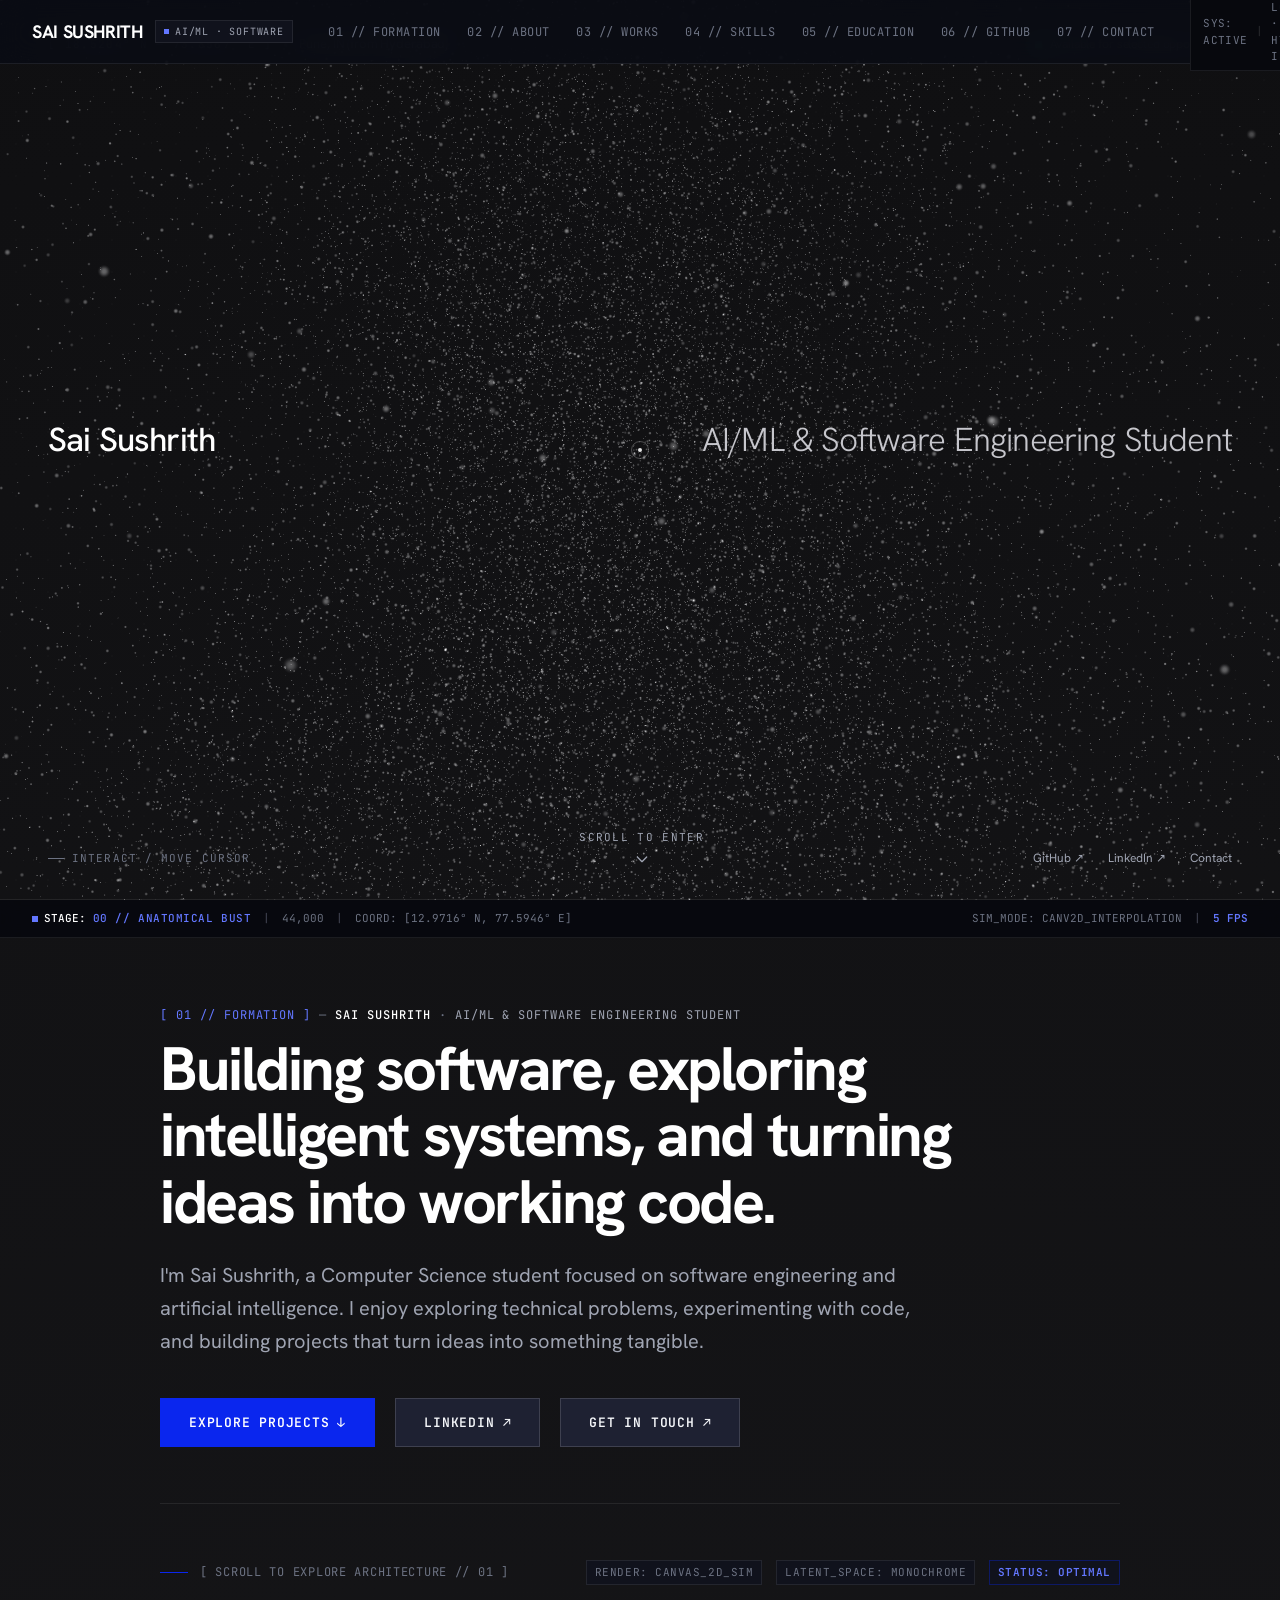
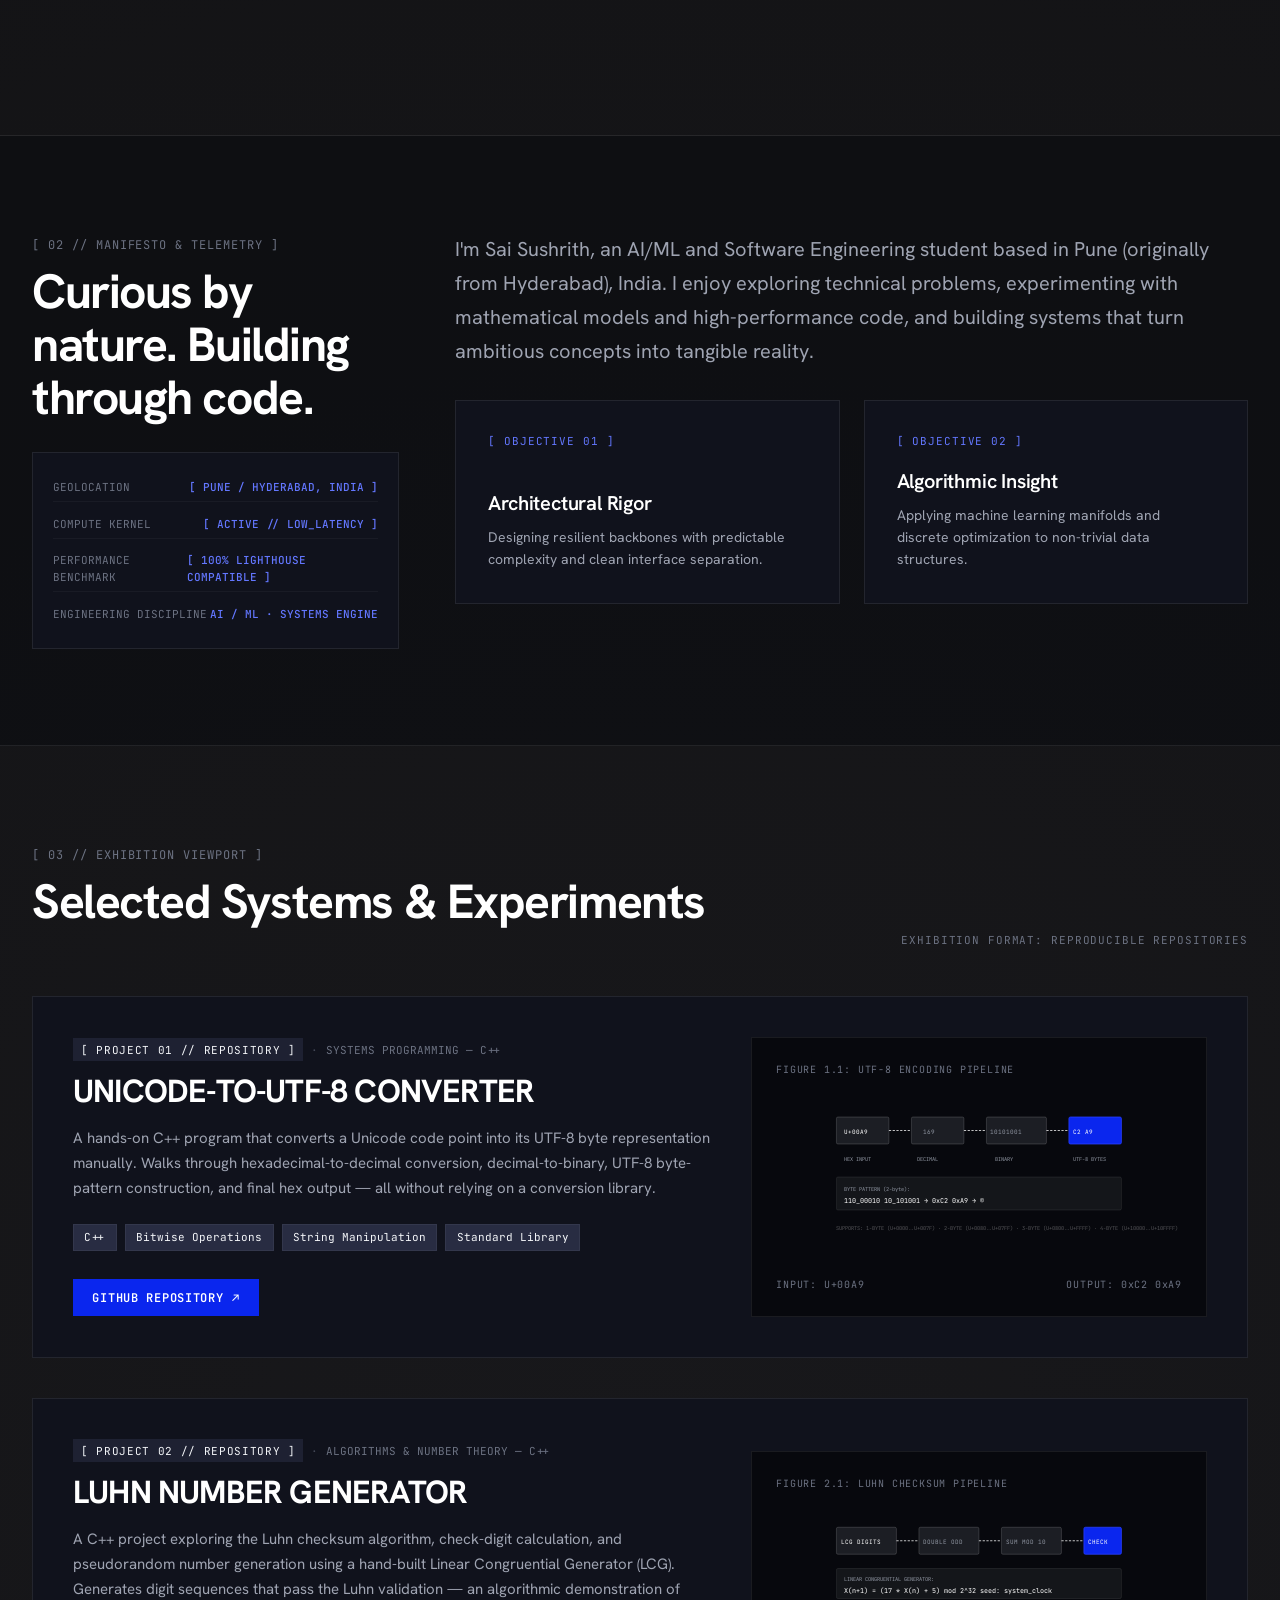
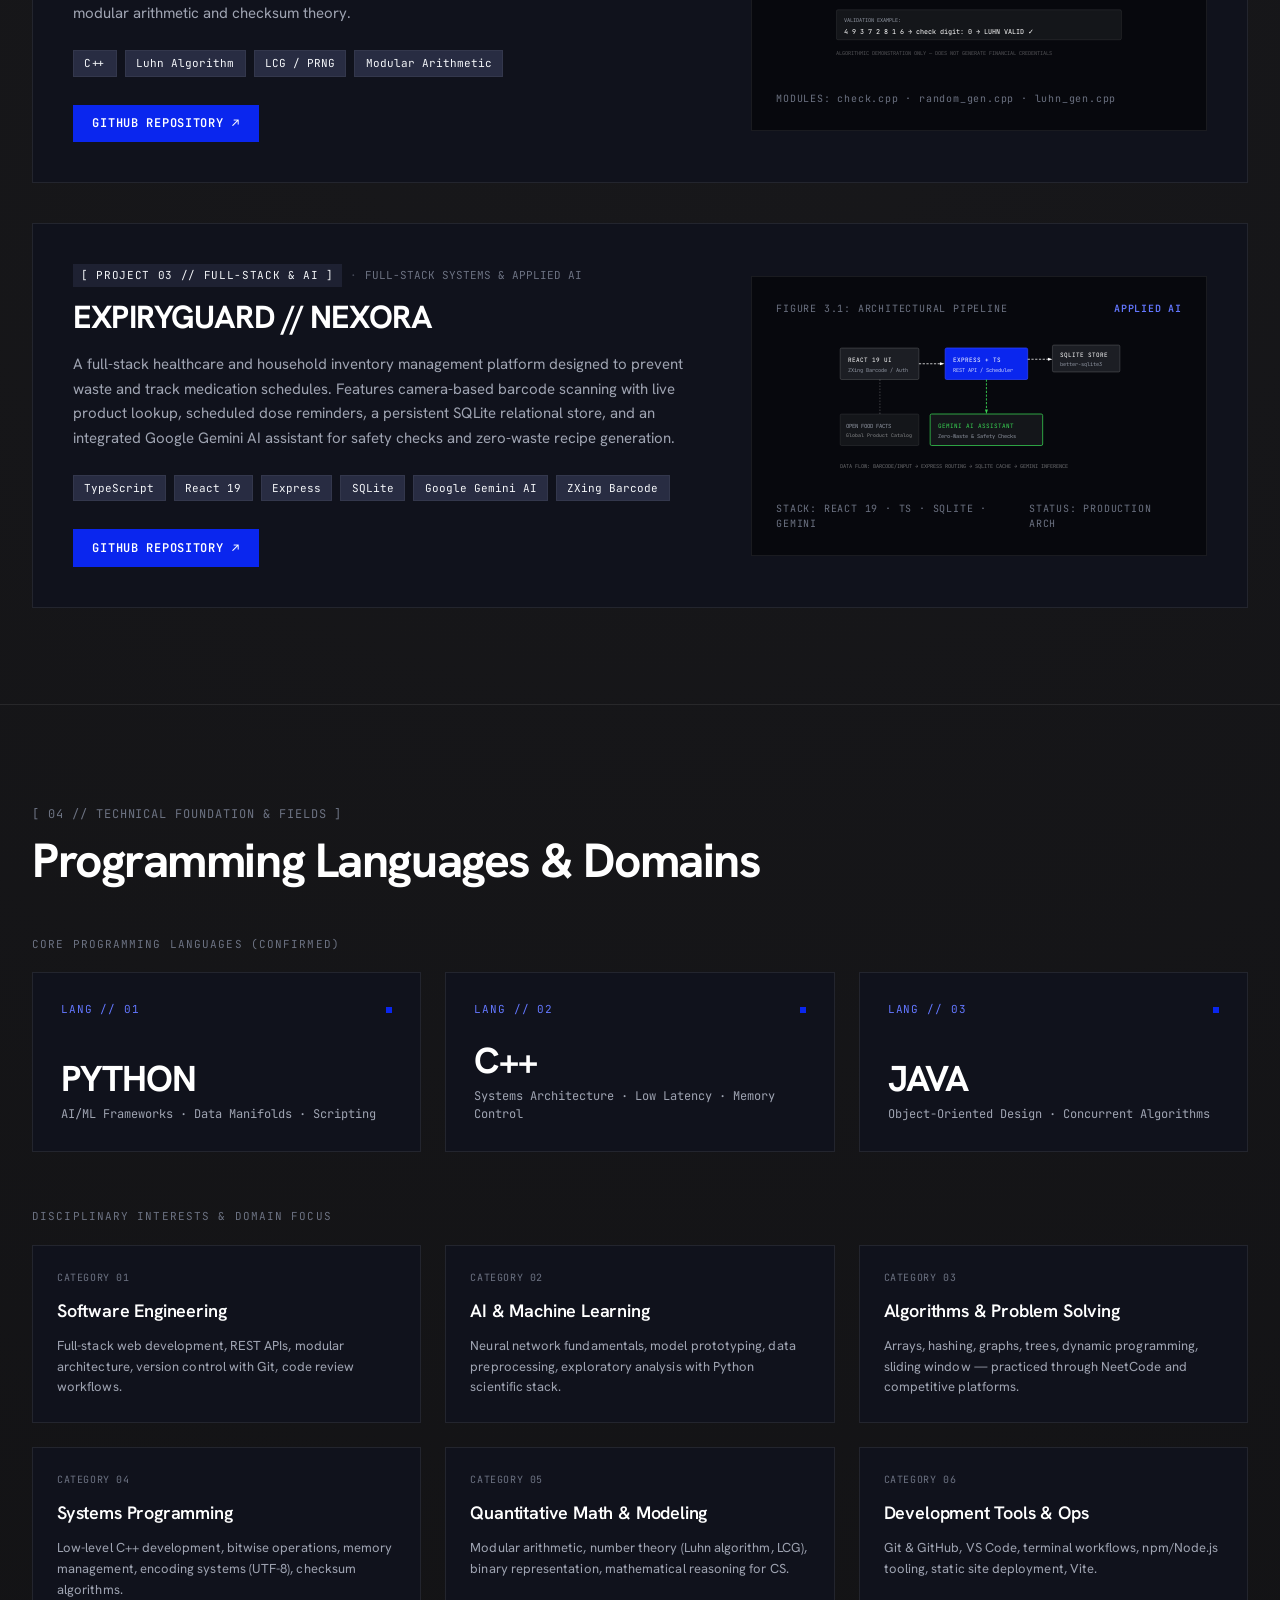
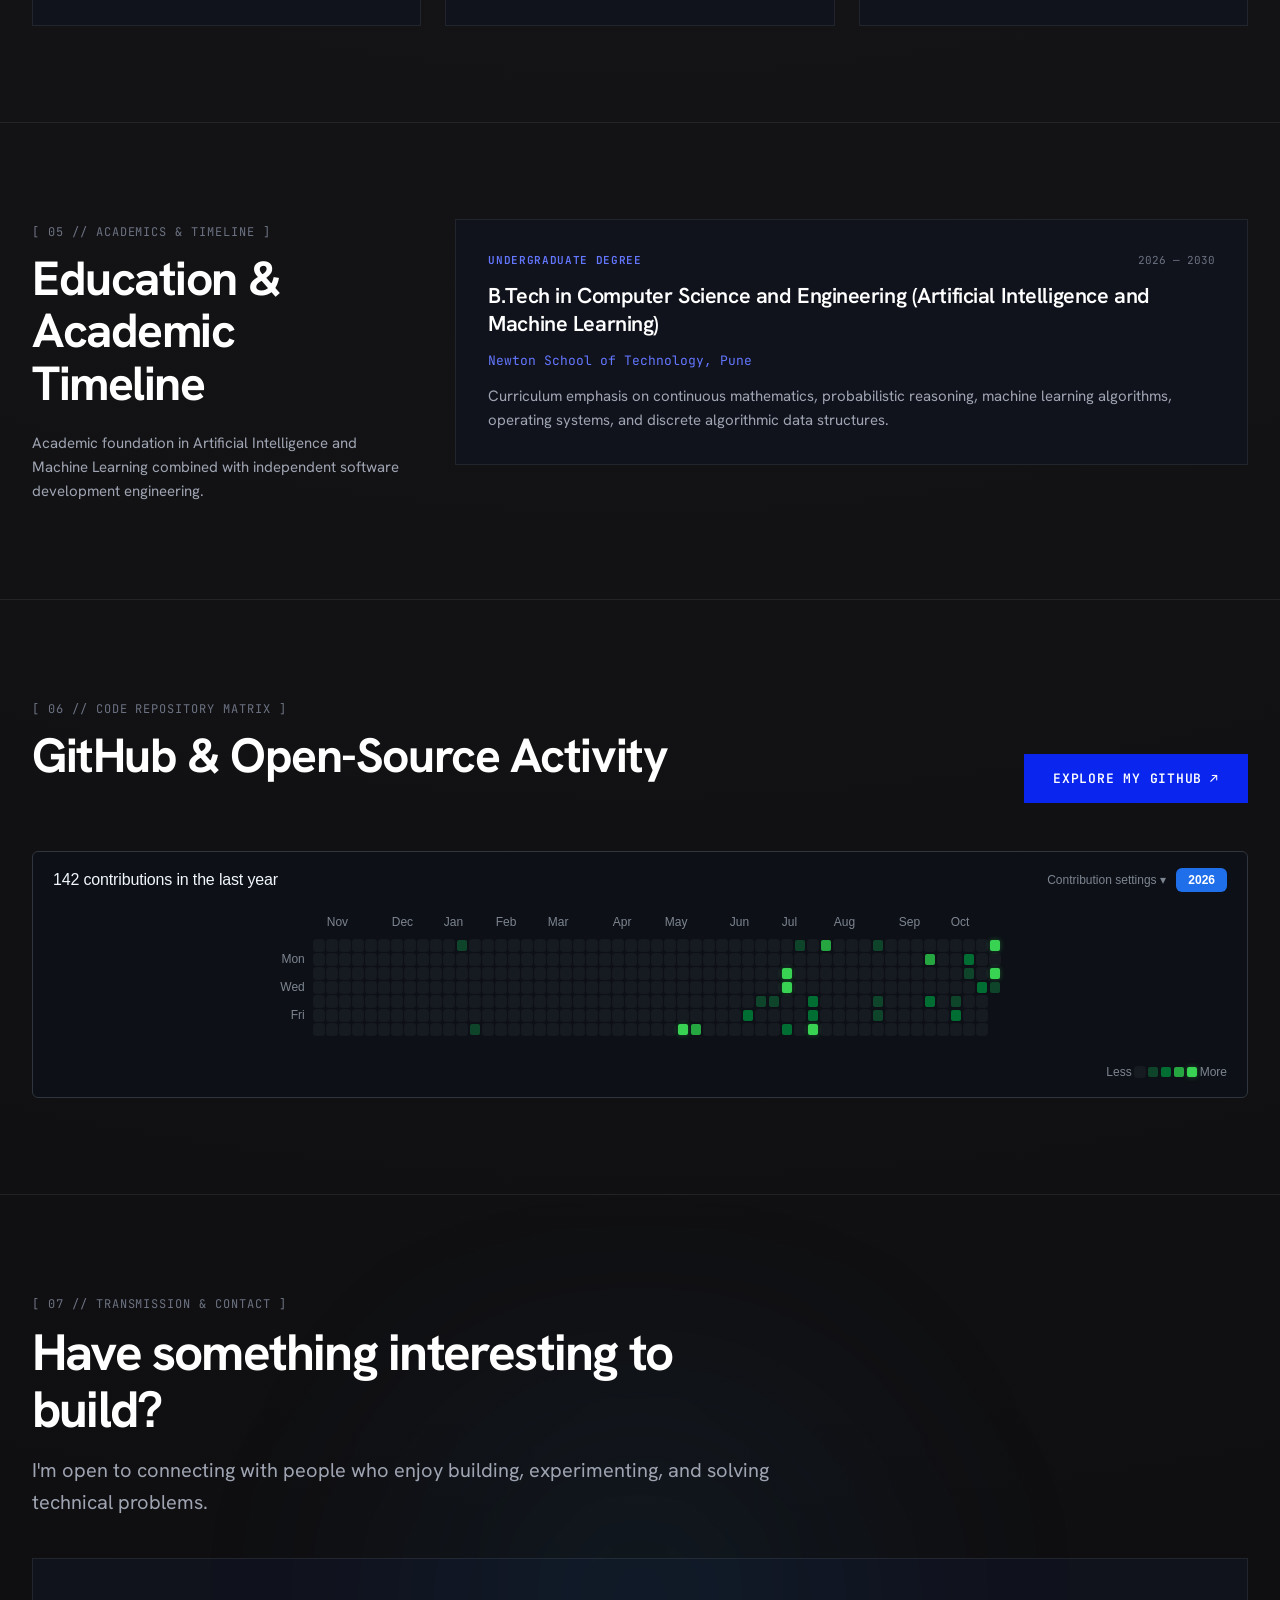
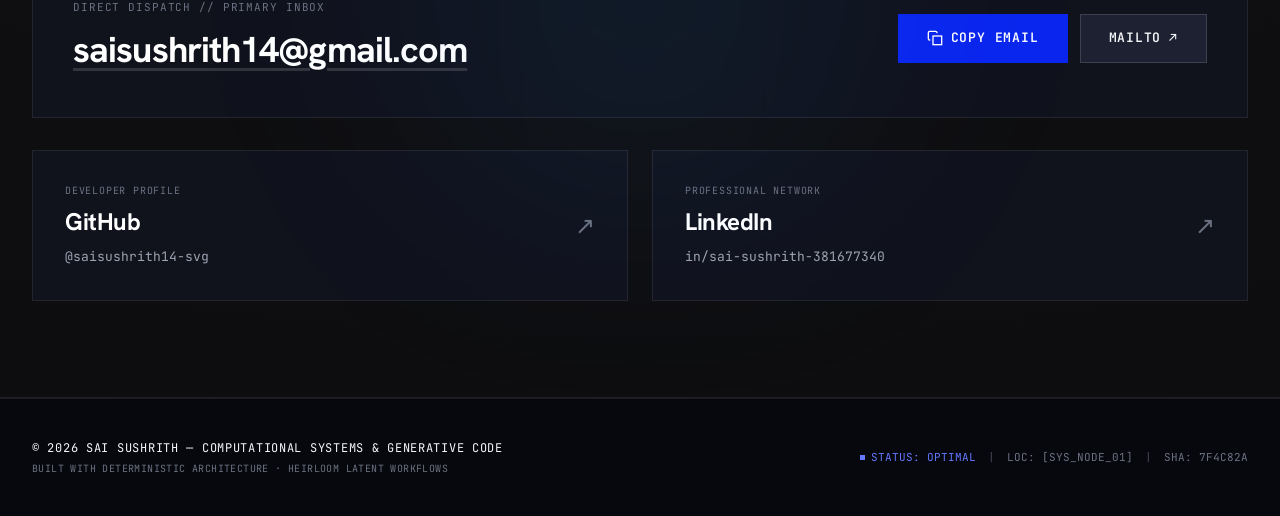
==== commit 5b081fa0: "chore: update education to Newton School of Technology (2026-2030) and align student identity" ====
--- a/index.html
+++ b/index.html
@@ -3,10 +3,10 @@
 <head>
   <meta charset="utf-8">
   <meta name="viewport" content="width=device-width, initial-scale=1.0">
-  <meta name="description" content="Portfolio of Sai Sushrith — AI/ML and Software Engineer. Building software, exploring intelligent systems, and turning ideas into working code.">
+  <meta name="description" content="Portfolio of Sai Sushrith — AI/ML & Software Engineering Student. Building software, exploring intelligent systems, and turning ideas into working code.">
   <meta name="keywords" content="Sai Sushrith, AI, Machine Learning, Software Engineer, Portfolio, Generative Particles, Swiss Style">
   <meta name="author" content="Sai Sushrith">
-  <title>Sai Sushrith — AI/ML & Software Engineer</title>
+  <title>Sai Sushrith — AI/ML & Software Engineering Student</title>
   
   <link rel="icon" type="image/svg+xml" href="assets/icons/favicon.svg">
   
@@ -57,7 +57,7 @@
         <h1 class="landing-title">Sai Sushrith</h1>
       </div>
       <div class="hero-right-col" id="hero-label-right">
-        <p class="landing-subtitle">AI/ML and Software Engineer</p>
+        <p class="landing-subtitle">AI/ML &amp; Software Engineering Student</p>
       </div>
     </div>
 
@@ -181,7 +181,7 @@
             <span class="marker-dash">—</span>
             <span class="marker-name">SAI SUSHRITH</span>
             <span class="marker-dot">·</span>
-            <span class="marker-title">AI/ML &amp; SOFTWARE ENGINEER</span>
+            <span class="marker-title">AI/ML &amp; SOFTWARE ENGINEERING STUDENT</span>
           </div>
 
           <h2 class="hero-statement">
@@ -256,7 +256,7 @@
           <!-- Right Column: Narrative & Architecture Objectives -->
           <div class="grid-main">
             <p class="body-lead">
-              I'm Sai Sushrith, an AI/ML and Software Engineer based in Pune (originally from Hyderabad), India. I enjoy exploring technical problems, experimenting with mathematical models and high-performance code, and building systems that turn ambitious concepts into tangible reality.
+              I'm Sai Sushrith, an AI/ML and Software Engineering student based in Pune (originally from Hyderabad), India. I enjoy exploring technical problems, experimenting with mathematical models and high-performance code, and building systems that turn ambitious concepts into tangible reality.
             </p>
 
             <div class="card-grid-2">
@@ -643,7 +643,7 @@
         <div class="two-col-grid">
           <div class="grid-sidebar">
             <span class="section-marker-tag">[ 05 // ACADEMICS &amp; TIMELINE ]</span>
-            <h2 class="section-heading">Education &amp; Experience</h2>
+            <h2 class="section-heading">Education &amp; Academic Timeline</h2>
             <p class="sidebar-subtext">
               Academic foundation in Artificial Intelligence and Machine Learning combined with independent software development engineering.
             </p>
@@ -654,32 +654,34 @@
             <div class="timeline-card">
               <div class="timeline-header">
                 <span class="timeline-tag">UNDERGRADUATE DEGREE</span>
-                <span class="timeline-year">[START YEAR — EXPECTED GRADUATION YEAR]</span>
+                <span class="timeline-year">2026 — 2030</span>
               </div>
               <h3 class="timeline-title">
                 B.Tech in Computer Science and Engineering (Artificial Intelligence and Machine Learning)
               </h3>
               <div class="timeline-institution">
-                [INSTITUTION NAME — TO BE PROVIDED]
+                Newton School of Technology, Pune
               </div>
               <p class="timeline-desc">
                 Curriculum emphasis on continuous mathematics, probabilistic reasoning, machine learning algorithms, operating systems, and discrete algorithmic data structures.
               </p>
             </div>
 
-            <!-- Experience Card Placeholder -->
+            <!-- Experience Card (Reserved for future internships & engineering roles) -->
+            <!--
             <div class="timeline-card">
               <div class="timeline-header">
                 <span class="timeline-tag tag-neutral">ENGINEERING EXPERIENCE &amp; LABS</span>
-                <span class="timeline-year">[TIMELINE // APPLICABLE]</span>
+                <span class="timeline-year">TIMELINE // APPLICABLE</span>
               </div>
               <h3 class="timeline-title">
                 Engineering Practice &amp; Research Engagements
               </h3>
               <div class="placeholder-box">
-                [EXPERIENCE DETAILS — TO BE PROVIDED, IF APPLICABLE]
-              </div>
-            </div>
+                Experience details to be added.
+              </div>
+            </div>
+            -->
           </div>
         </div>
       </div>
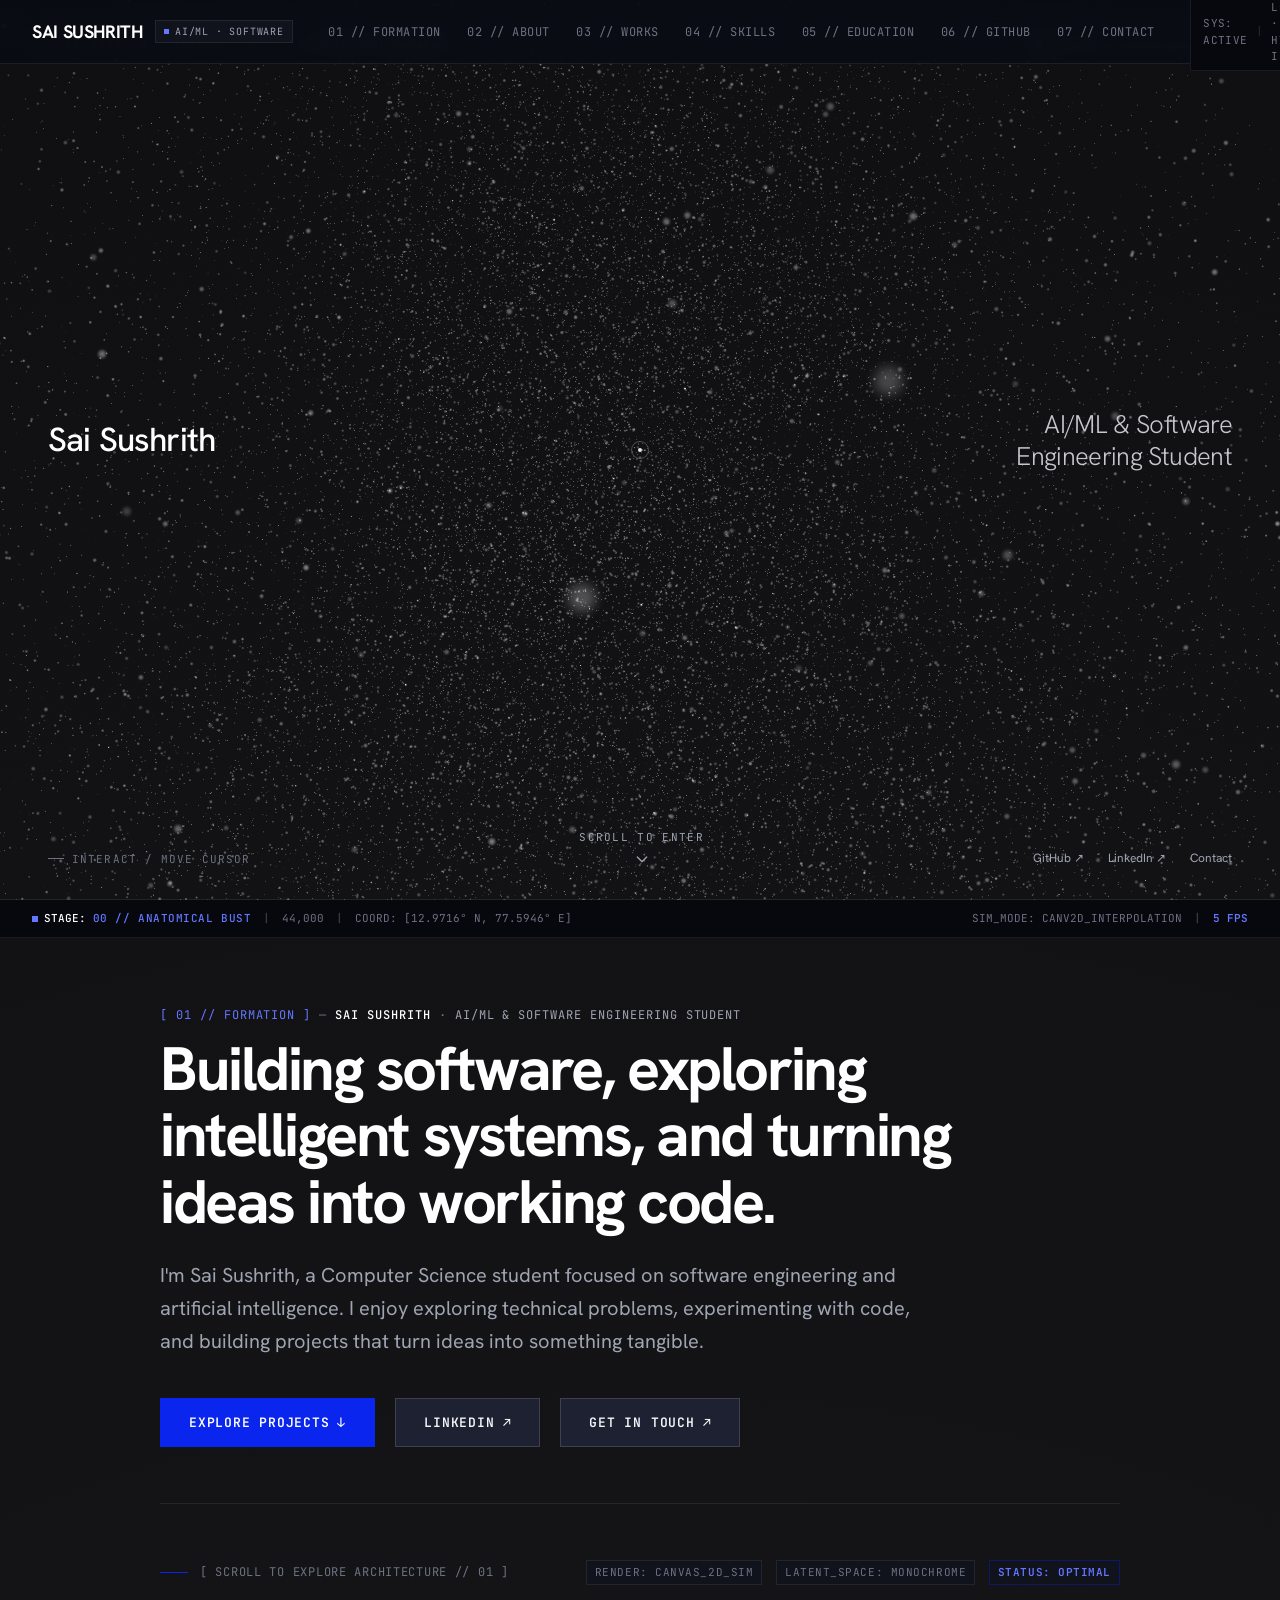
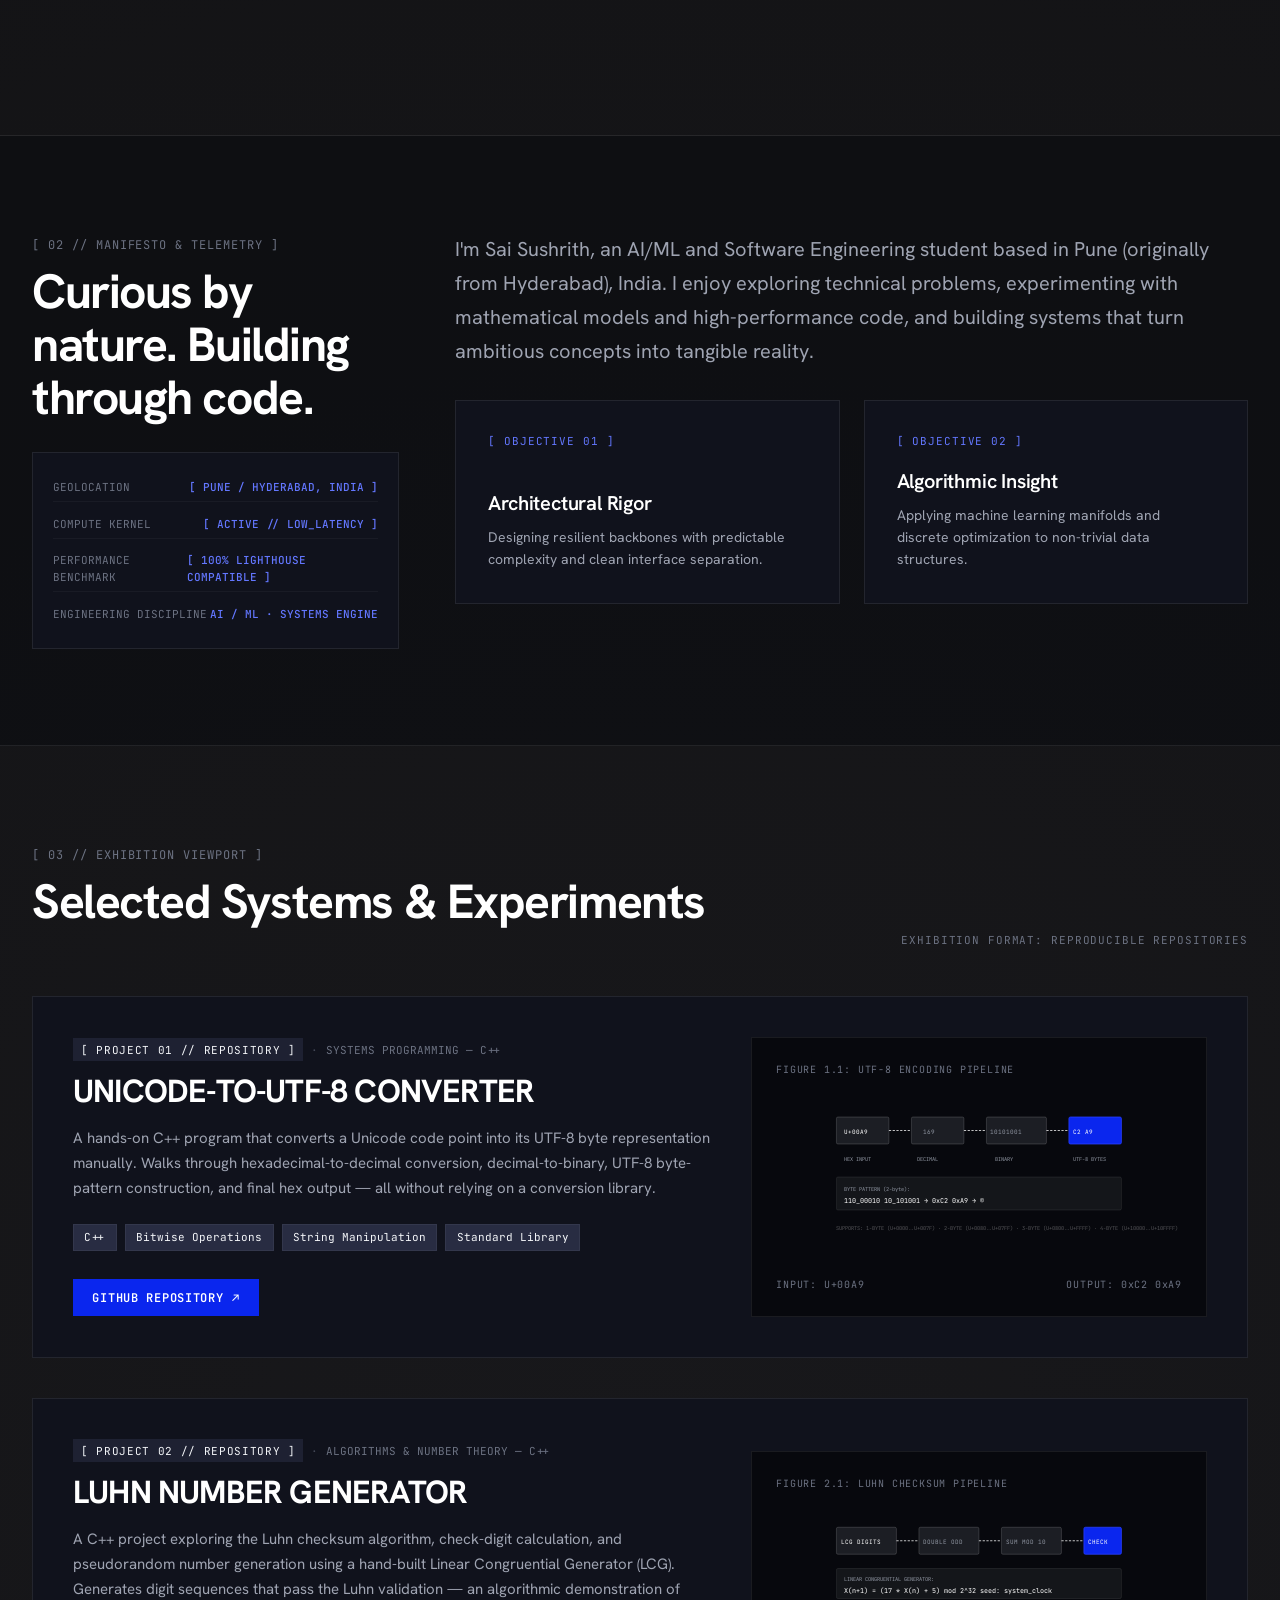
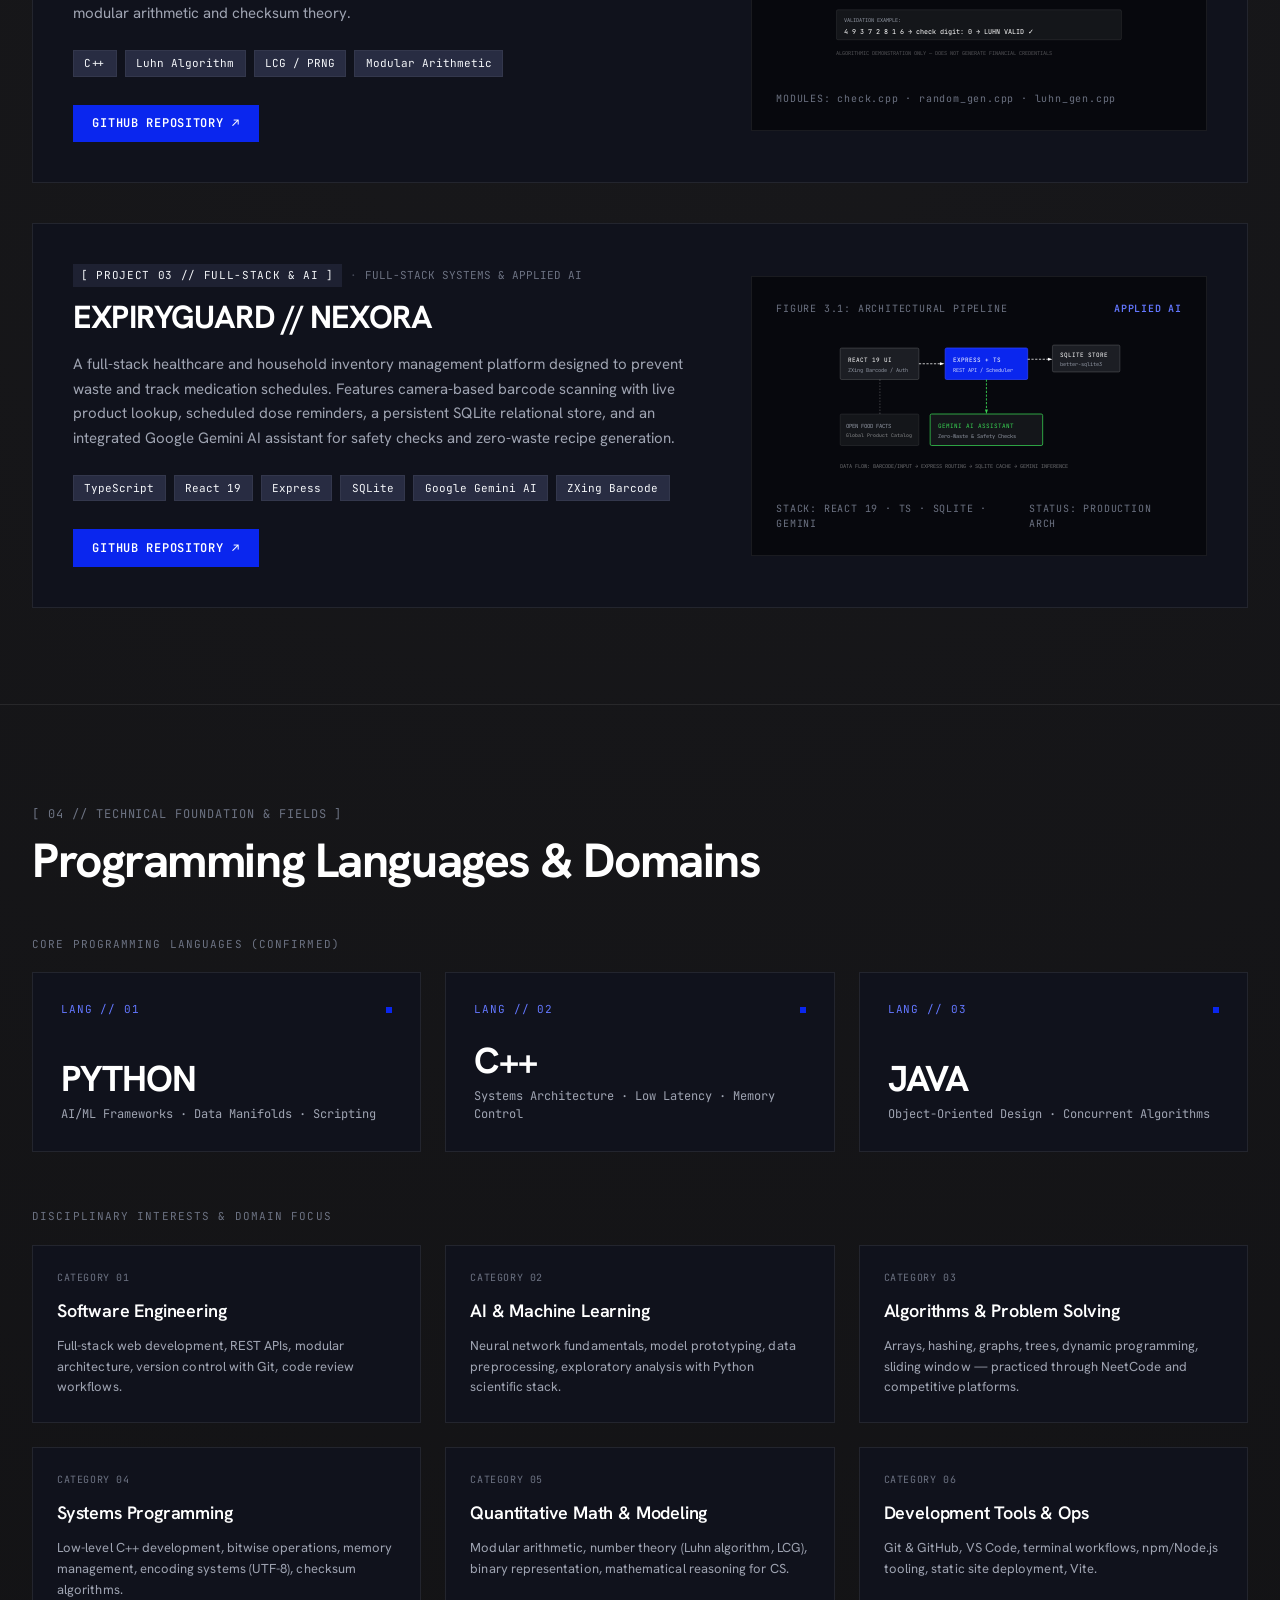
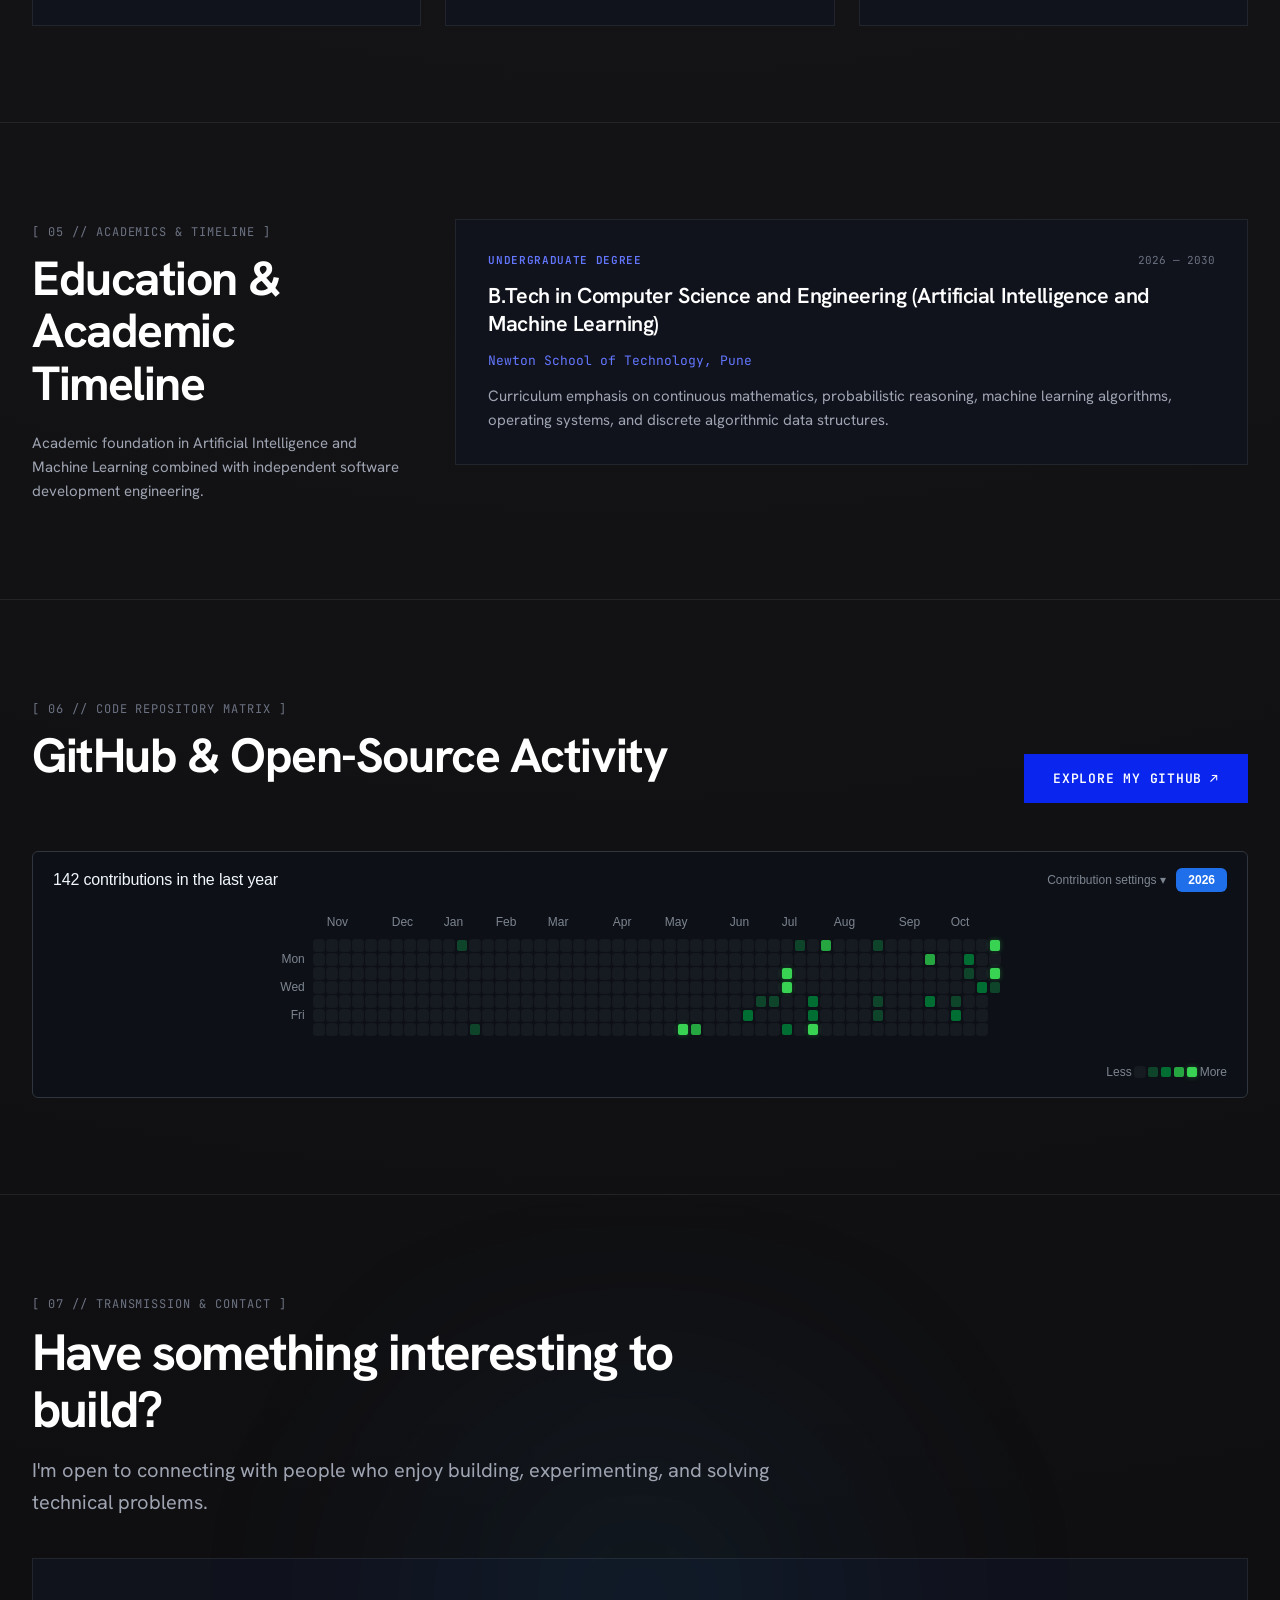
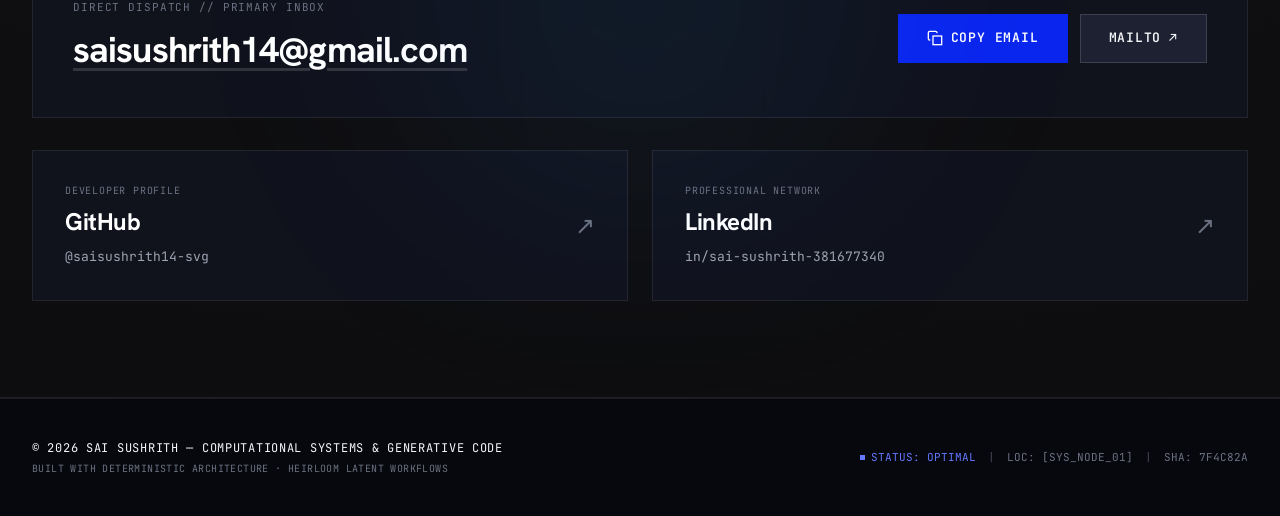
==== commit 2b35d844: "fix(landing): prevent subtitle from overlapping humanoid particle sculpture" ====
--- a/index.html
+++ b/index.html
@@ -57,7 +57,7 @@
         <h1 class="landing-title">Sai Sushrith</h1>
       </div>
       <div class="hero-right-col" id="hero-label-right">
-        <p class="landing-subtitle">AI/ML &amp; Software Engineering Student</p>
+        <p class="landing-subtitle">AI/ML &amp; Software<br>Engineering Student</p>
       </div>
     </div>
 
--- a/styles.css
+++ b/styles.css
@@ -421,13 +421,20 @@
   pointer-events: auto;
 }
 
+.hero-left-col {
+  max-width: 320px;
+}
+
 .hero-right-col {
   text-align: right;
+  max-width: 340px;
+  margin-left: auto;
 }
 
 @media (max-width: 900px) {
   .hero-right-col {
     text-align: left;
+    margin-left: 0;
   }
 }
 
@@ -449,11 +456,11 @@
 }
 
 .landing-subtitle {
-  font-size: clamp(1.85rem, 2.6vw, 2.5rem);
+  font-size: clamp(1.4rem, 2vw, 2.1rem);
   font-weight: 300;
   letter-spacing: -0.025em;
   color: #C6C6CC;
-  line-height: 1.15;
+  line-height: 1.25;
 }
 
 /* Bottom Bar */
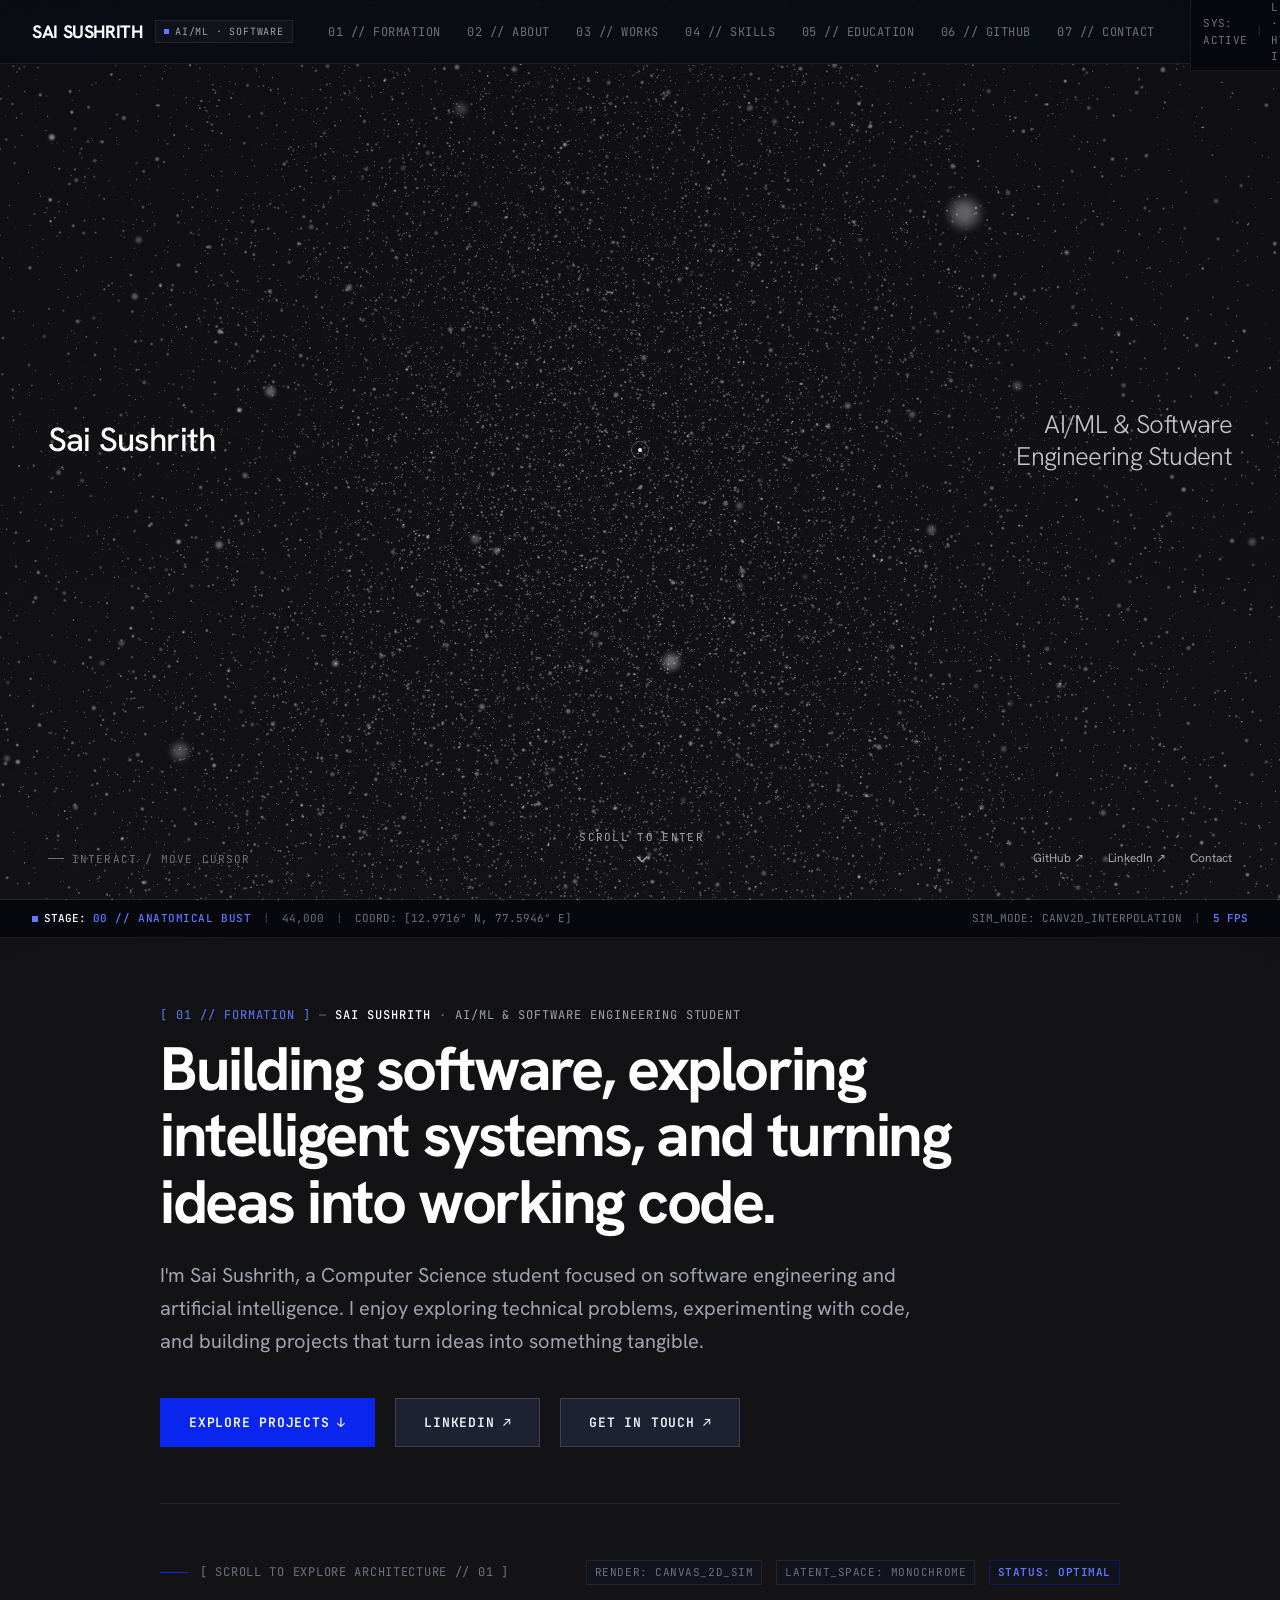
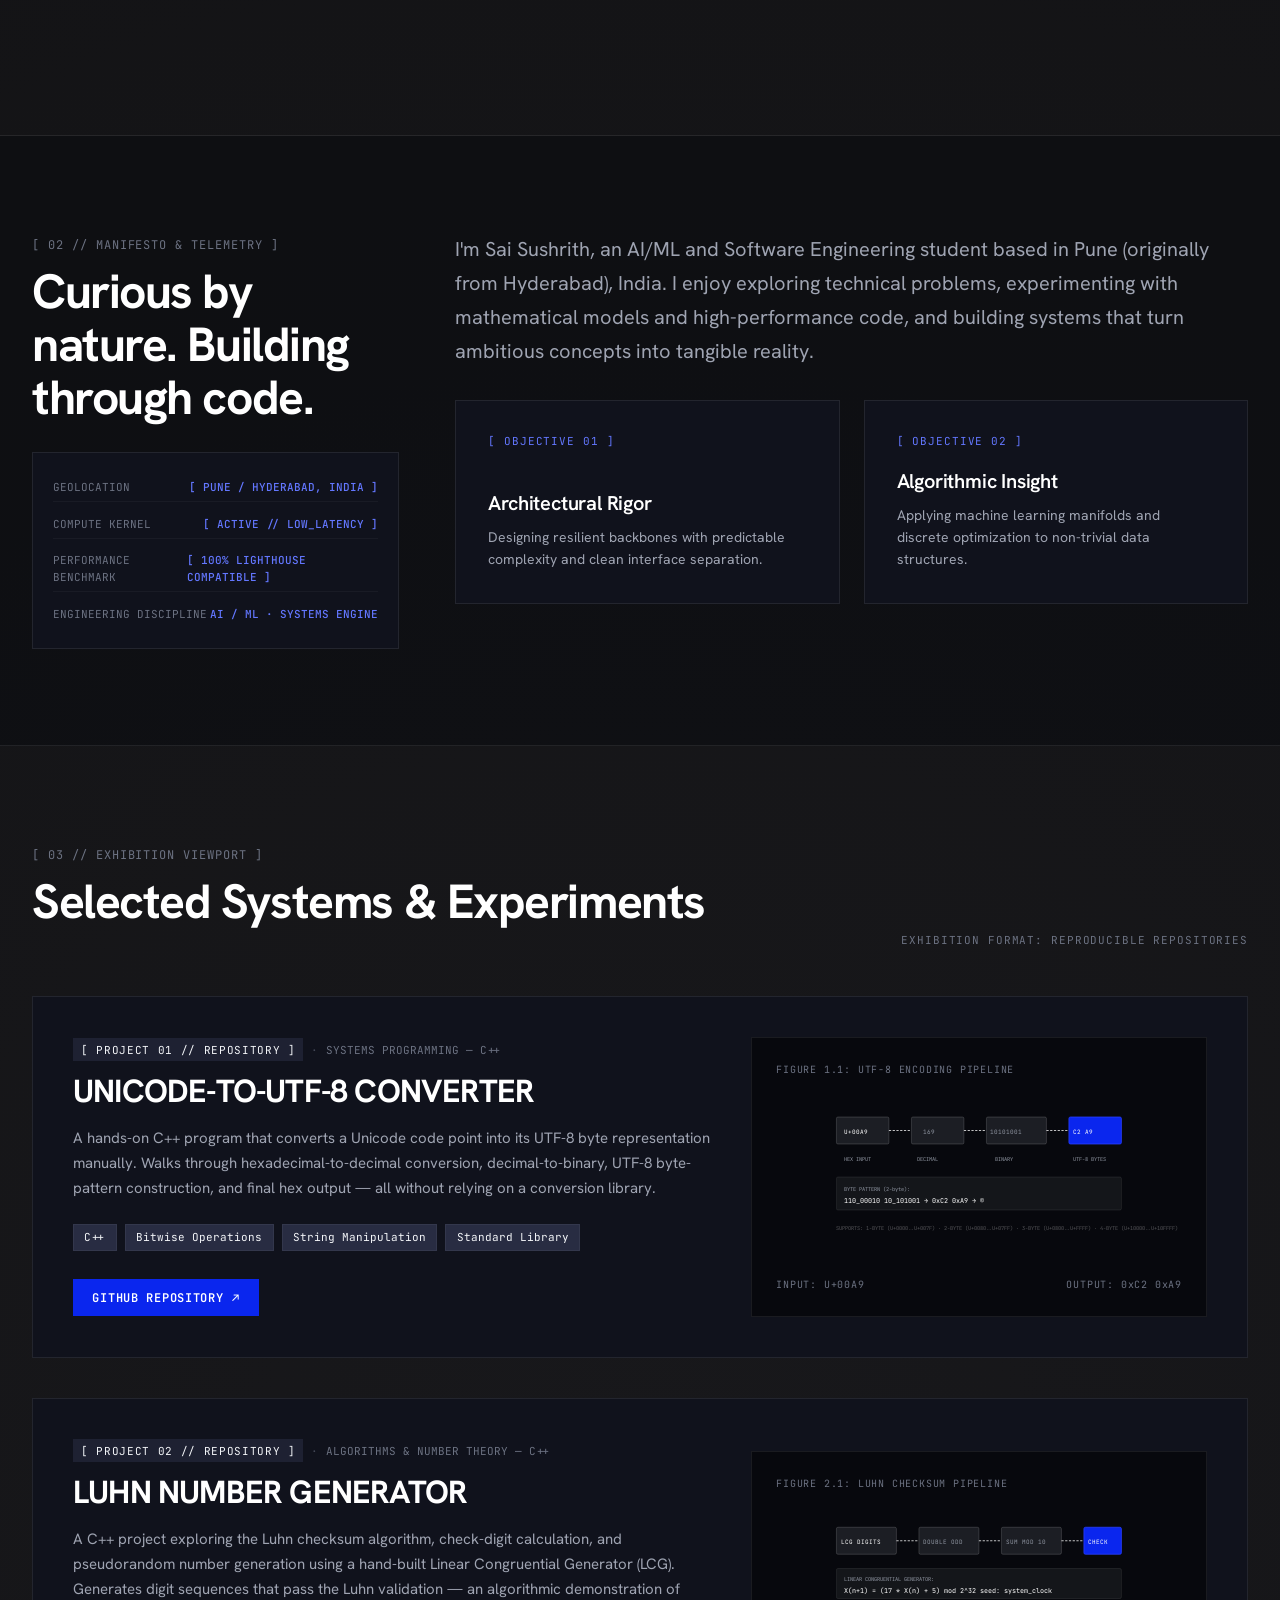
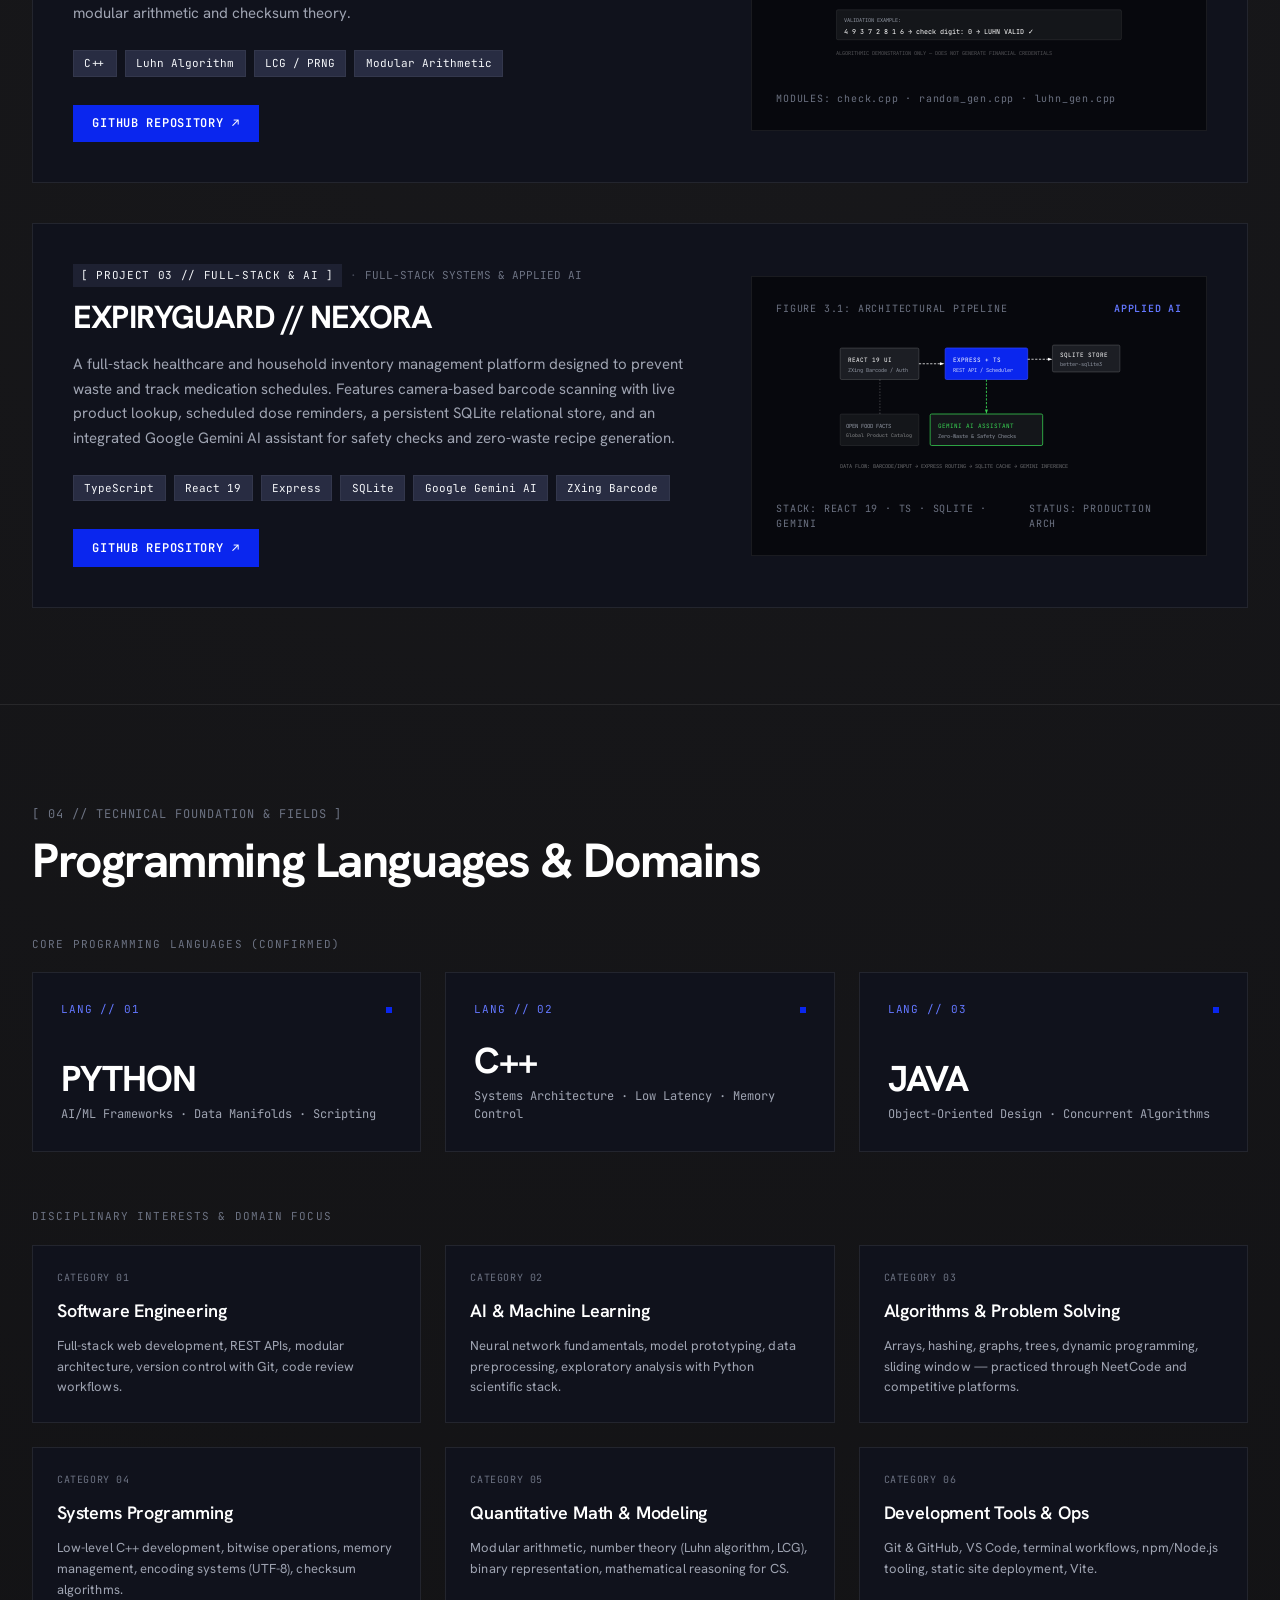
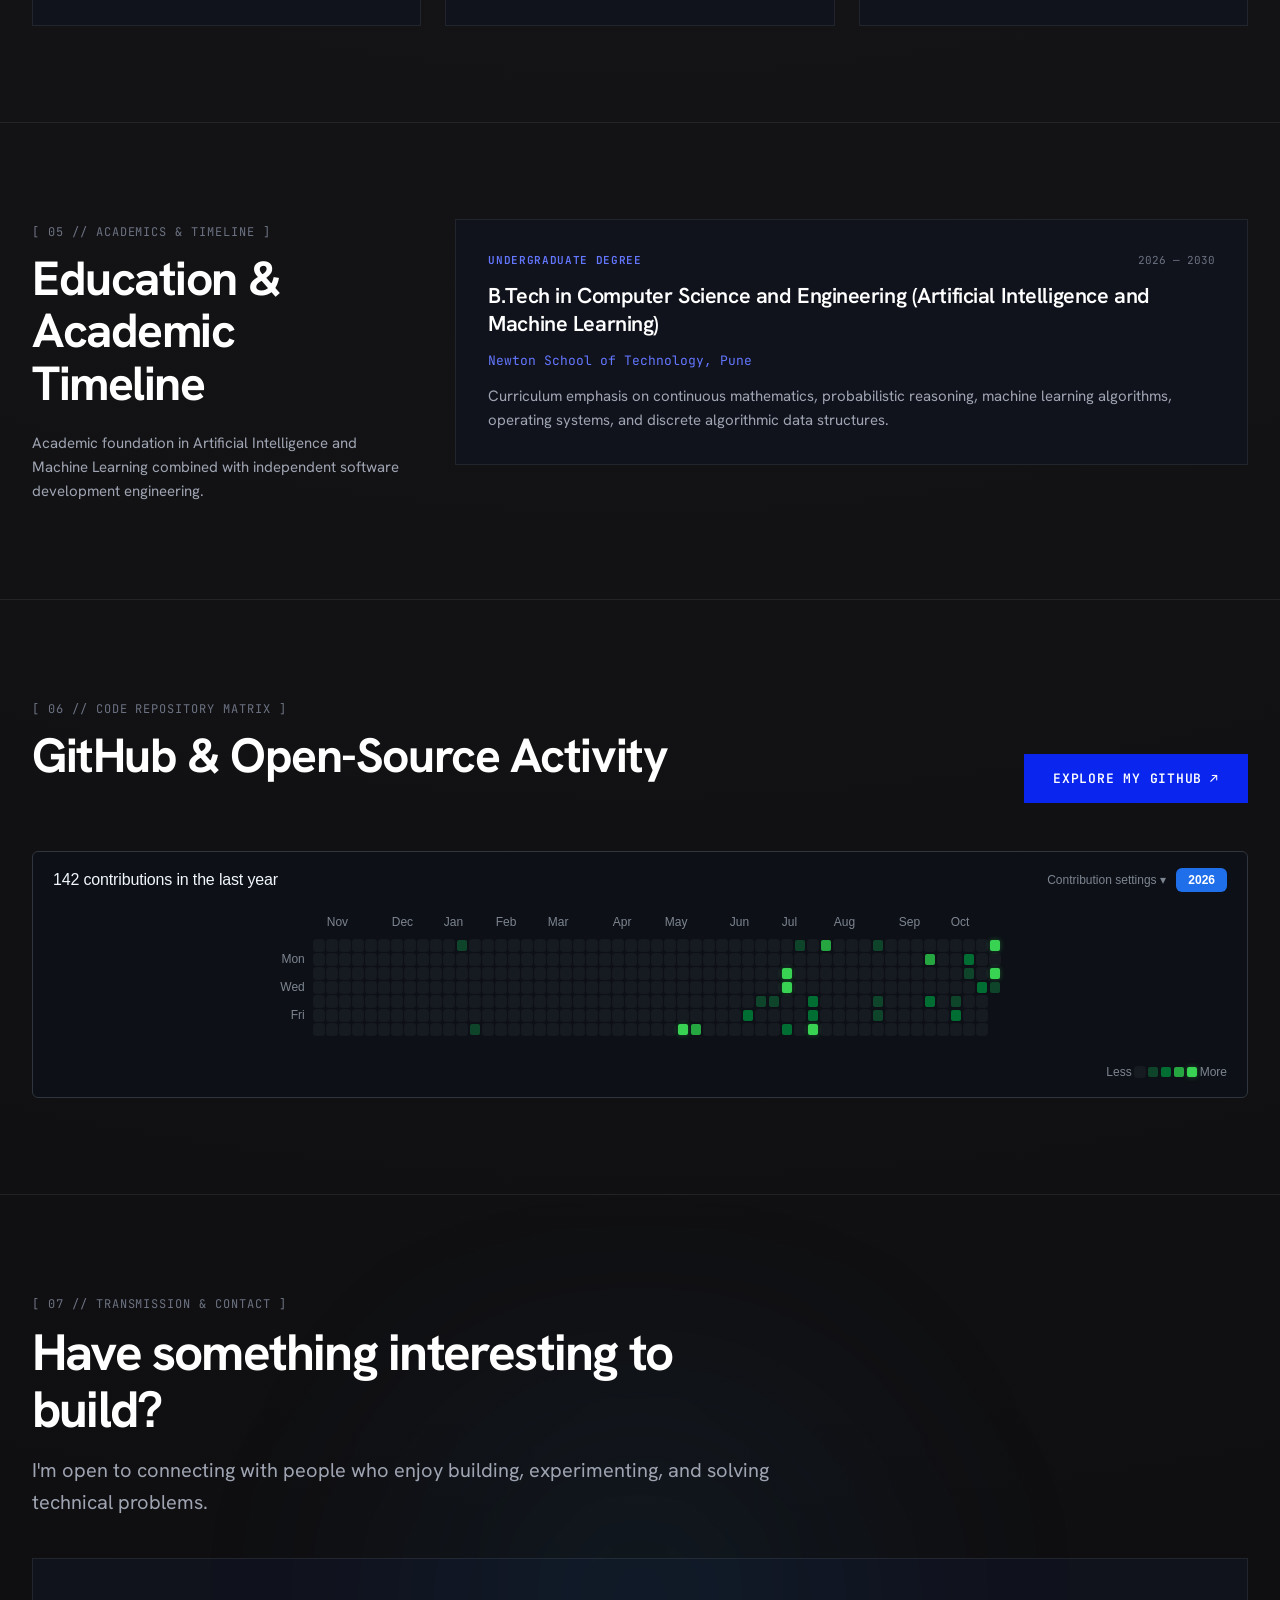
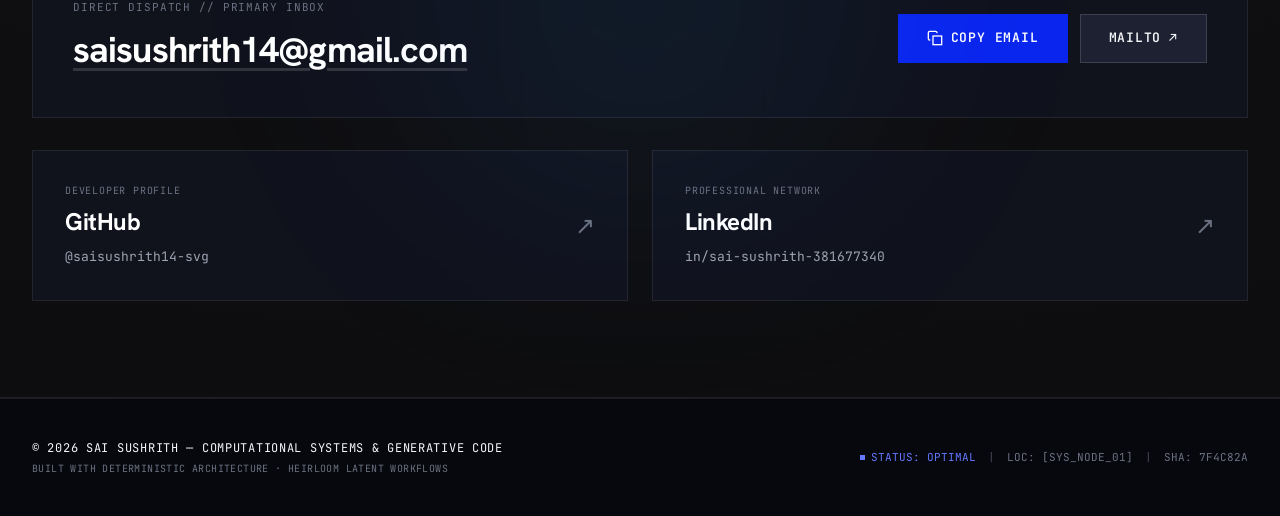
==== commit fb1b0e42: "feat: add seamless architectural particle preloader and loading animation" ====
--- a/index.html
+++ b/index.html
@@ -18,9 +18,27 @@
   <!-- Separate Vanilla CSS -->
   <link rel="stylesheet" href="styles.css">
 </head>
-<body>
+<body data-preloading="true">
   <!-- Accessibility Skip Link -->
   <a href="#main-content" class="skip-link">Skip to main content</a>
+
+  <!-- Architectural Preloader Overlay (Daniel Ingrassia Reference) -->
+  <aside id="preloader-overlay" class="preloader-overlay" aria-label="System Initialization" aria-live="polite">
+    <div class="preloader-content">
+      <div class="preloader-telemetry-badge">
+        <span class="status-pulse-dot" aria-hidden="true"></span>
+        <span class="preloader-telemetry-label">INITIALIZING SYSTEM // 00</span>
+      </div>
+      <div class="preloader-counter-wrap">
+        <span id="preloader-count" class="preloader-count" data-entered="false">0%</span>
+      </div>
+      <div class="preloader-subtext">
+        <span class="mono-badge">[ 18.5204° N — 73.8567° E ]</span>
+        <span class="preloader-sub-divider">•</span>
+        <span class="preloader-sub-tag">SAI SUSHRITH — PORTFOLIO</span>
+      </div>
+    </div>
+  </aside>
 
   <!-- Custom Architectural Desktop Cursor -->
   <div id="custom-cursor" class="custom-cursor" aria-hidden="true">
--- a/styles.css
+++ b/styles.css
@@ -2016,3 +2016,147 @@
   border-right: 5px solid transparent;
   border-top: 5px solid #24292f;
 }
+
+/* ==========================================================================
+   ARCHITECTURAL INTRO PRELOADER & SEAMLESS TRANSITIONS (Daniel Ingrassia Reference)
+   ========================================================================== */
+
+body[data-preloading="true"] {
+  overflow: hidden !important;
+  user-select: none;
+}
+
+body[data-preloading="true"] .landing-topbar,
+body[data-preloading="true"] .landing-bottombar,
+body[data-preloading="true"] .landing-hero-center,
+body[data-preloading="true"] .site-header,
+body[data-preloading="true"] .hud-telemetry-bar {
+  opacity: 0;
+  pointer-events: none;
+}
+
+.landing-topbar,
+.landing-bottombar,
+.landing-hero-center,
+.site-header,
+.hud-telemetry-bar {
+  transition: opacity 1.2s cubic-bezier(0.16, 1, 0.3, 1), transform 1.2s cubic-bezier(0.16, 1, 0.3, 1);
+}
+
+.preloader-overlay {
+  position: fixed;
+  inset: 0;
+  z-index: 999;
+  display: flex;
+  align-items: center;
+  justify-content: center;
+  background-color: transparent;
+  pointer-events: none;
+  opacity: 1;
+  filter: blur(0px);
+  transition: opacity 0.85s cubic-bezier(0.16, 1, 0.3, 1), filter 0.85s cubic-bezier(0.16, 1, 0.3, 1);
+}
+
+.preloader-overlay[data-dismissing="true"] {
+  opacity: 0;
+  filter: blur(12px);
+  pointer-events: none;
+}
+
+.preloader-content {
+  display: flex;
+  flex-direction: column;
+  align-items: center;
+  justify-content: center;
+  text-align: center;
+  gap: 1.2rem;
+  pointer-events: none;
+}
+
+.preloader-telemetry-badge {
+  display: inline-flex;
+  align-items: center;
+  gap: 0.6rem;
+  padding: 0.35rem 0.85rem;
+  background-color: rgba(16, 18, 28, 0.7);
+  border: 1px solid var(--hairline-neutral);
+  border-radius: 999px;
+  backdrop-filter: blur(10px);
+  -webkit-backdrop-filter: blur(10px);
+  opacity: 0;
+  transform: translateY(-8px);
+  transition: opacity 0.6s cubic-bezier(0.16, 1, 0.3, 1), transform 0.6s cubic-bezier(0.16, 1, 0.3, 1);
+}
+
+.preloader-overlay:not([data-dismissing="true"]) .preloader-telemetry-badge {
+  opacity: 1;
+  transform: translateY(0);
+}
+
+.preloader-telemetry-label {
+  font-family: var(--font-mono);
+  font-size: 0.6875rem;
+  letter-spacing: 0.12em;
+  color: var(--text-muted);
+}
+
+.preloader-counter-wrap {
+  display: flex;
+  align-items: center;
+  justify-content: center;
+  min-width: 160px;
+  min-height: 54px;
+}
+
+.preloader-count {
+  font-family: var(--font-sans);
+  font-size: clamp(2.4rem, 4.5vw, 3.6rem);
+  font-weight: 300;
+  letter-spacing: -0.03em;
+  color: #FFFFFF;
+  font-variant-numeric: tabular-nums;
+  line-height: 1;
+  opacity: 0;
+  filter: blur(12px);
+  transform: scale(0.92);
+  transition: opacity 0.65s cubic-bezier(0.16, 1, 0.3, 1), filter 0.65s cubic-bezier(0.16, 1, 0.3, 1), transform 0.65s cubic-bezier(0.16, 1, 0.3, 1);
+  text-shadow: 0 0 24px rgba(255, 255, 255, 0.25);
+}
+
+.preloader-count[data-entered="true"] {
+  opacity: 1;
+  filter: blur(0px);
+  transform: scale(1);
+}
+
+.preloader-count[data-fading="true"] {
+  opacity: 0;
+  filter: blur(14px);
+  transform: scale(1.06);
+}
+
+.preloader-subtext {
+  display: inline-flex;
+  align-items: center;
+  gap: 0.65rem;
+  font-family: var(--font-mono);
+  font-size: 0.6875rem;
+  color: var(--text-muted);
+  opacity: 0;
+  transform: translateY(8px);
+  transition: opacity 0.6s cubic-bezier(0.16, 1, 0.3, 1), transform 0.6s cubic-bezier(0.16, 1, 0.3, 1);
+}
+
+.preloader-overlay:not([data-dismissing="true"]) .preloader-subtext {
+  opacity: 0.8;
+  transform: translateY(0);
+}
+
+.preloader-sub-divider {
+  color: var(--text-faint);
+}
+
+.preloader-sub-tag {
+  letter-spacing: 0.08em;
+  color: var(--text-secondary);
+}
